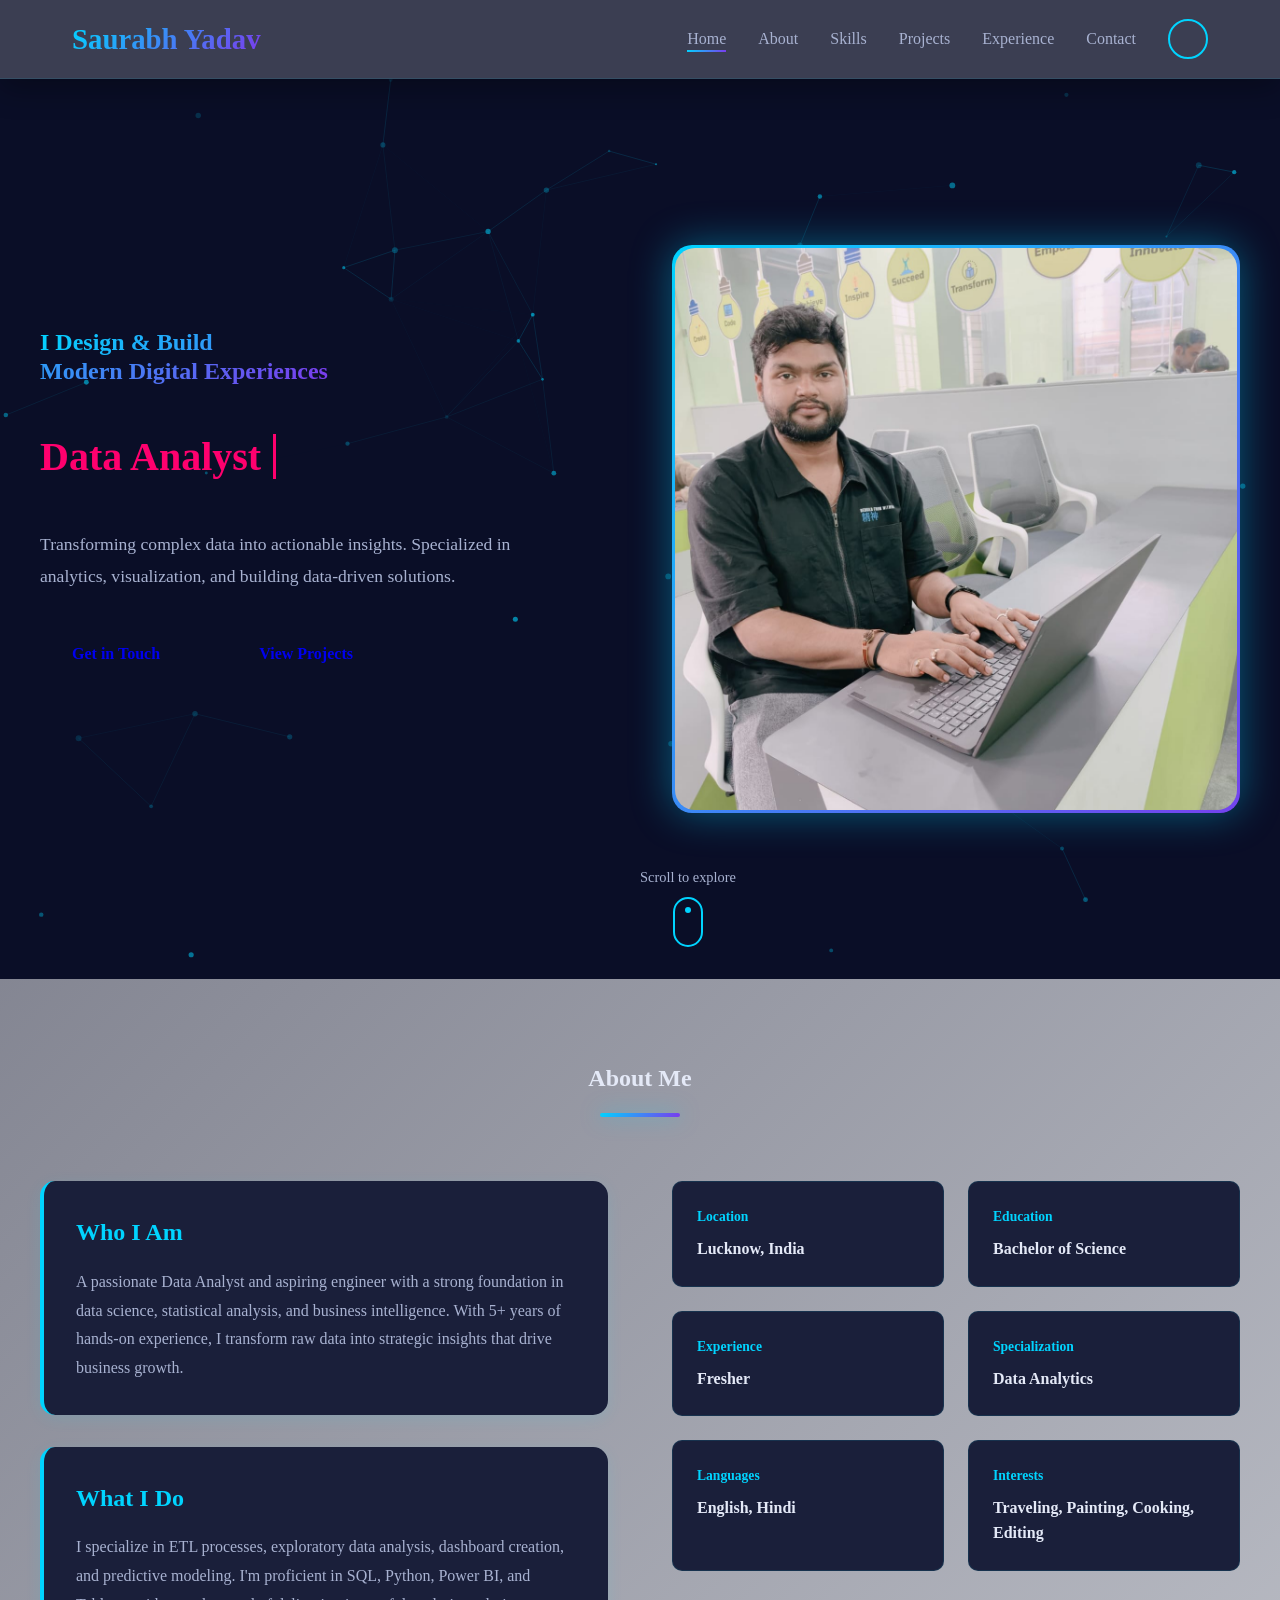
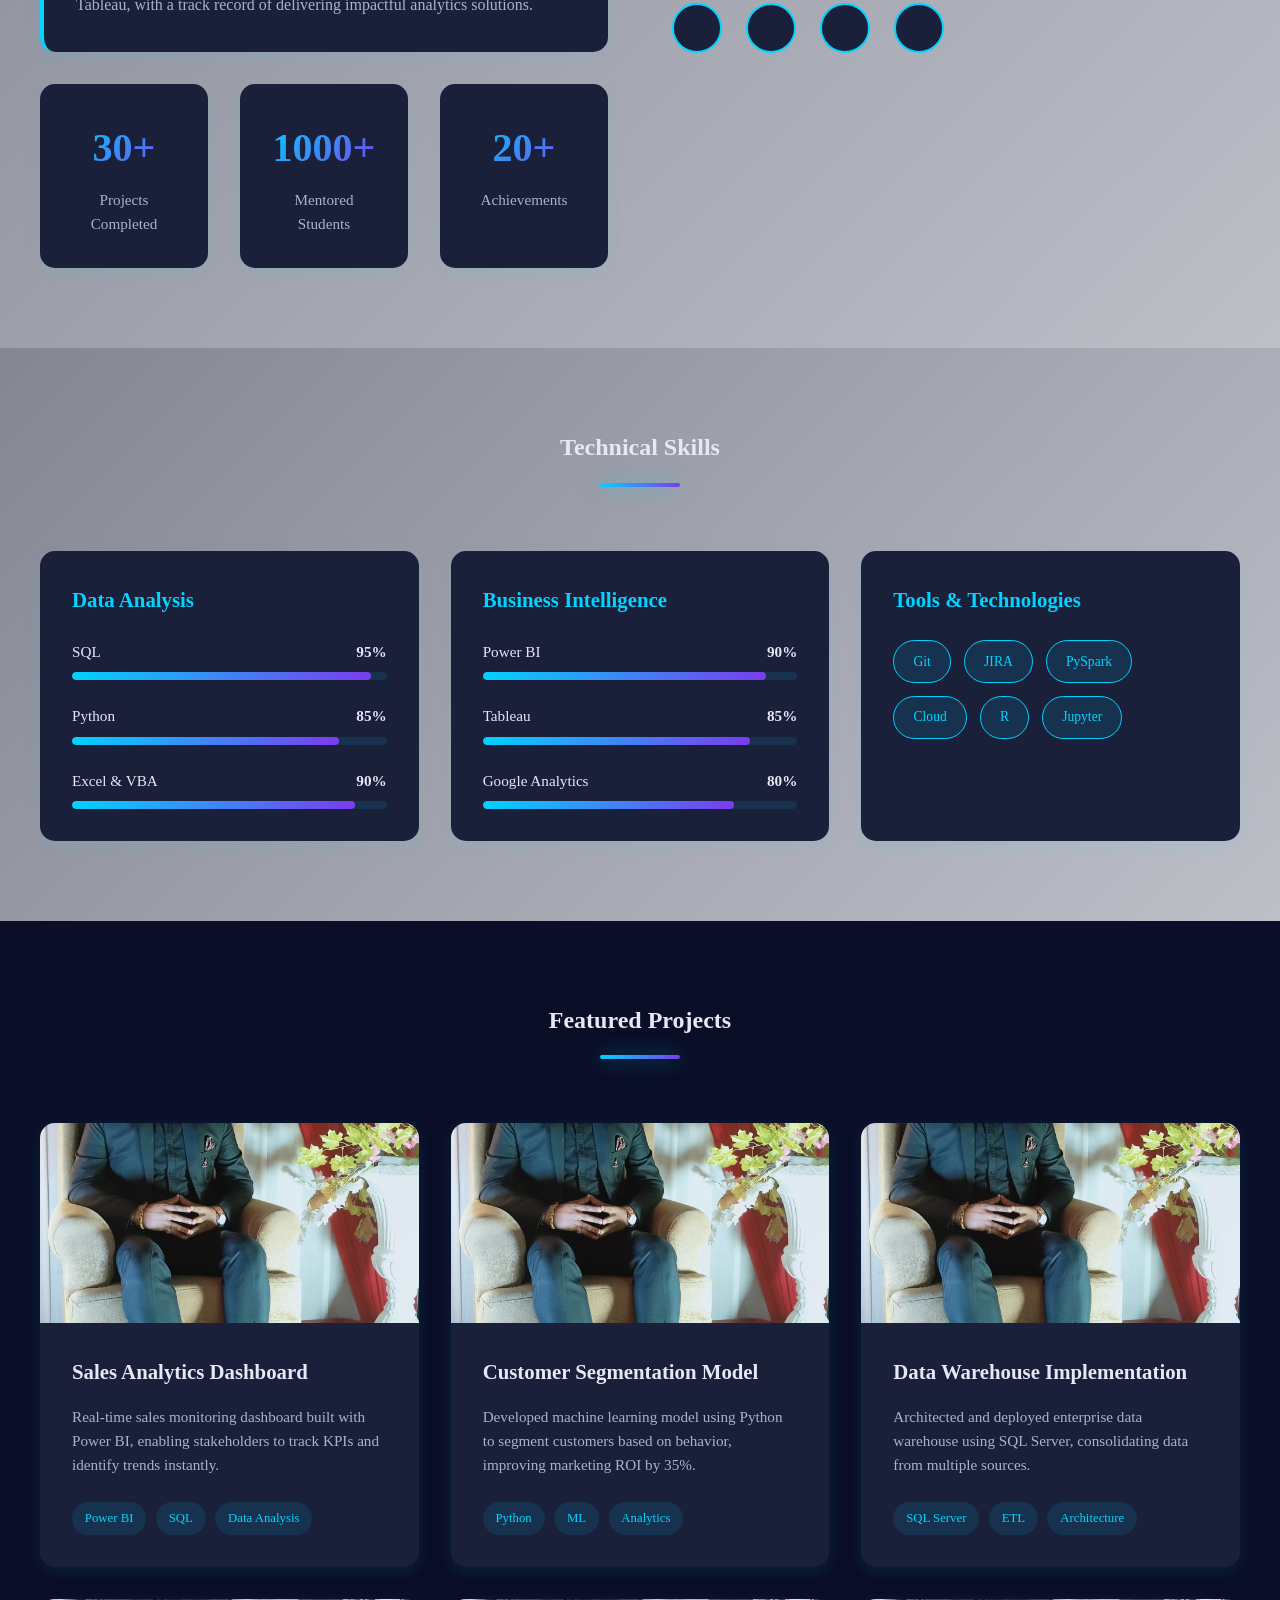
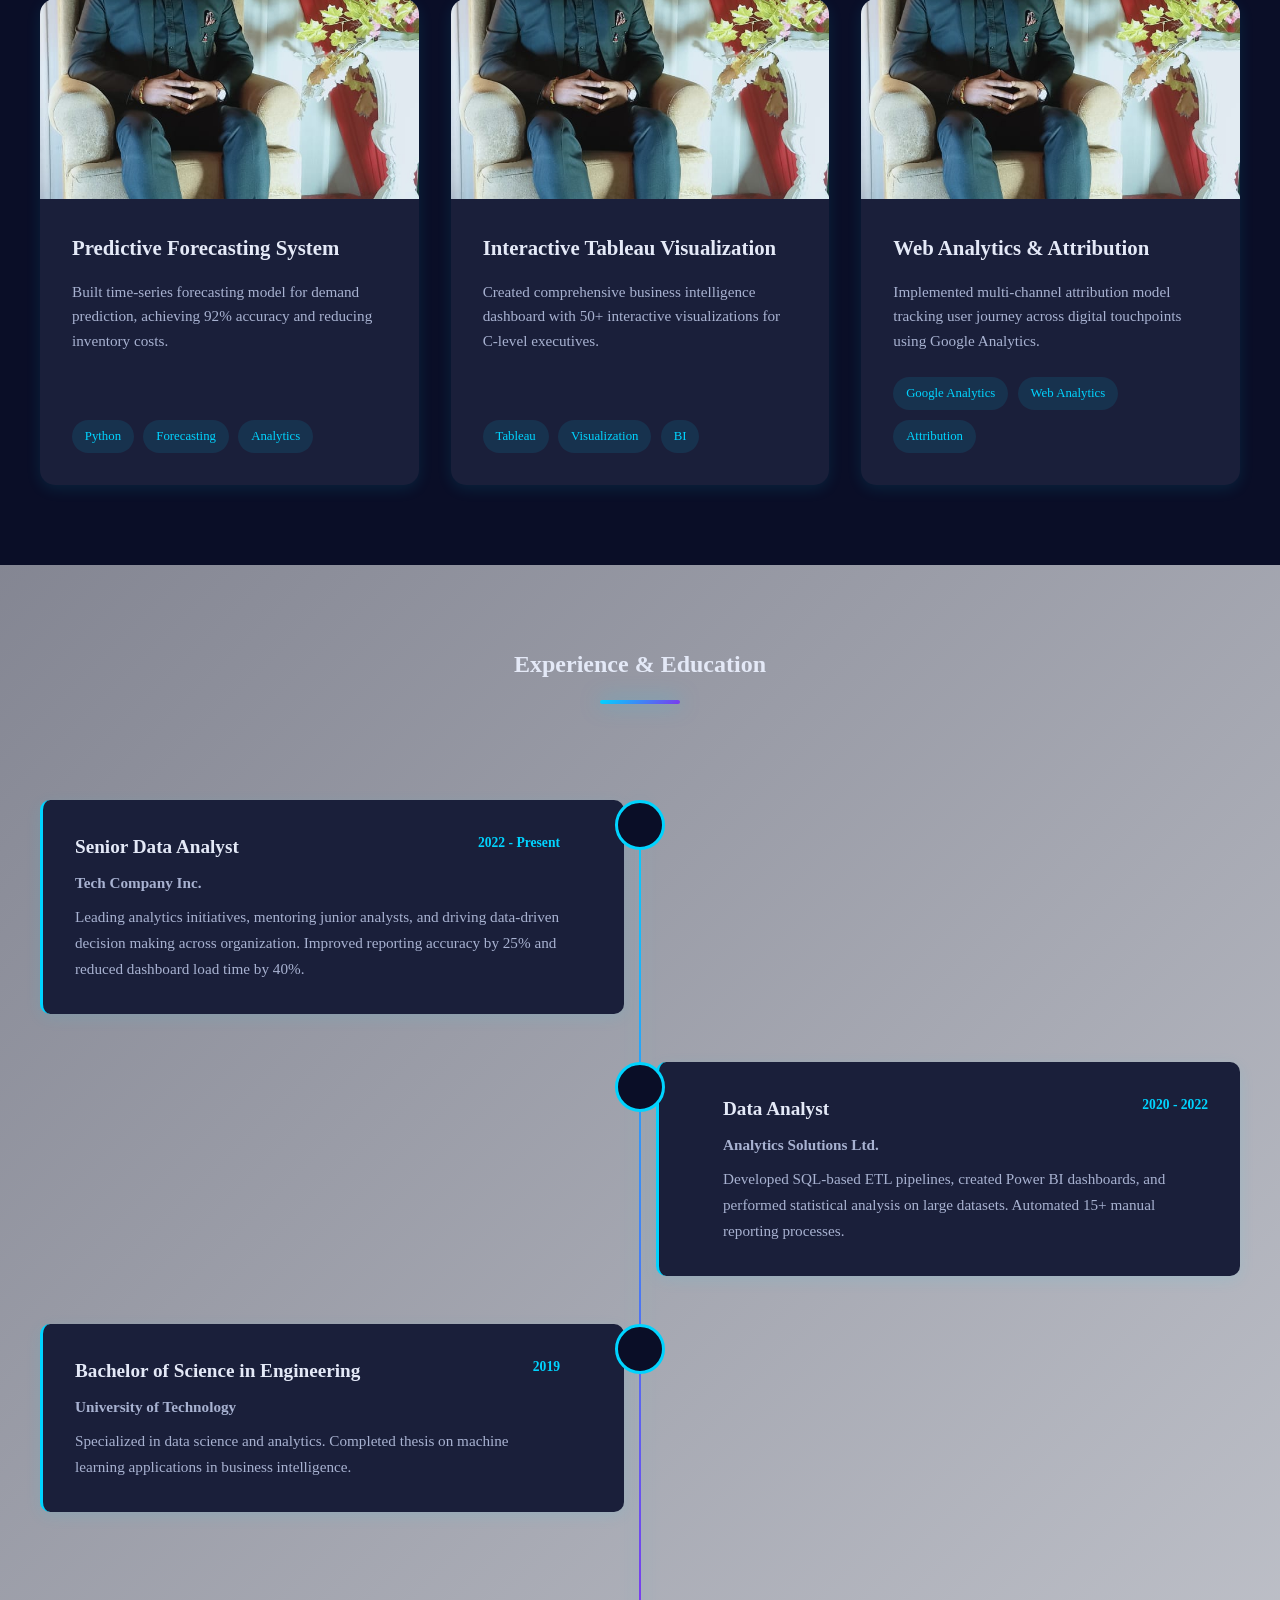
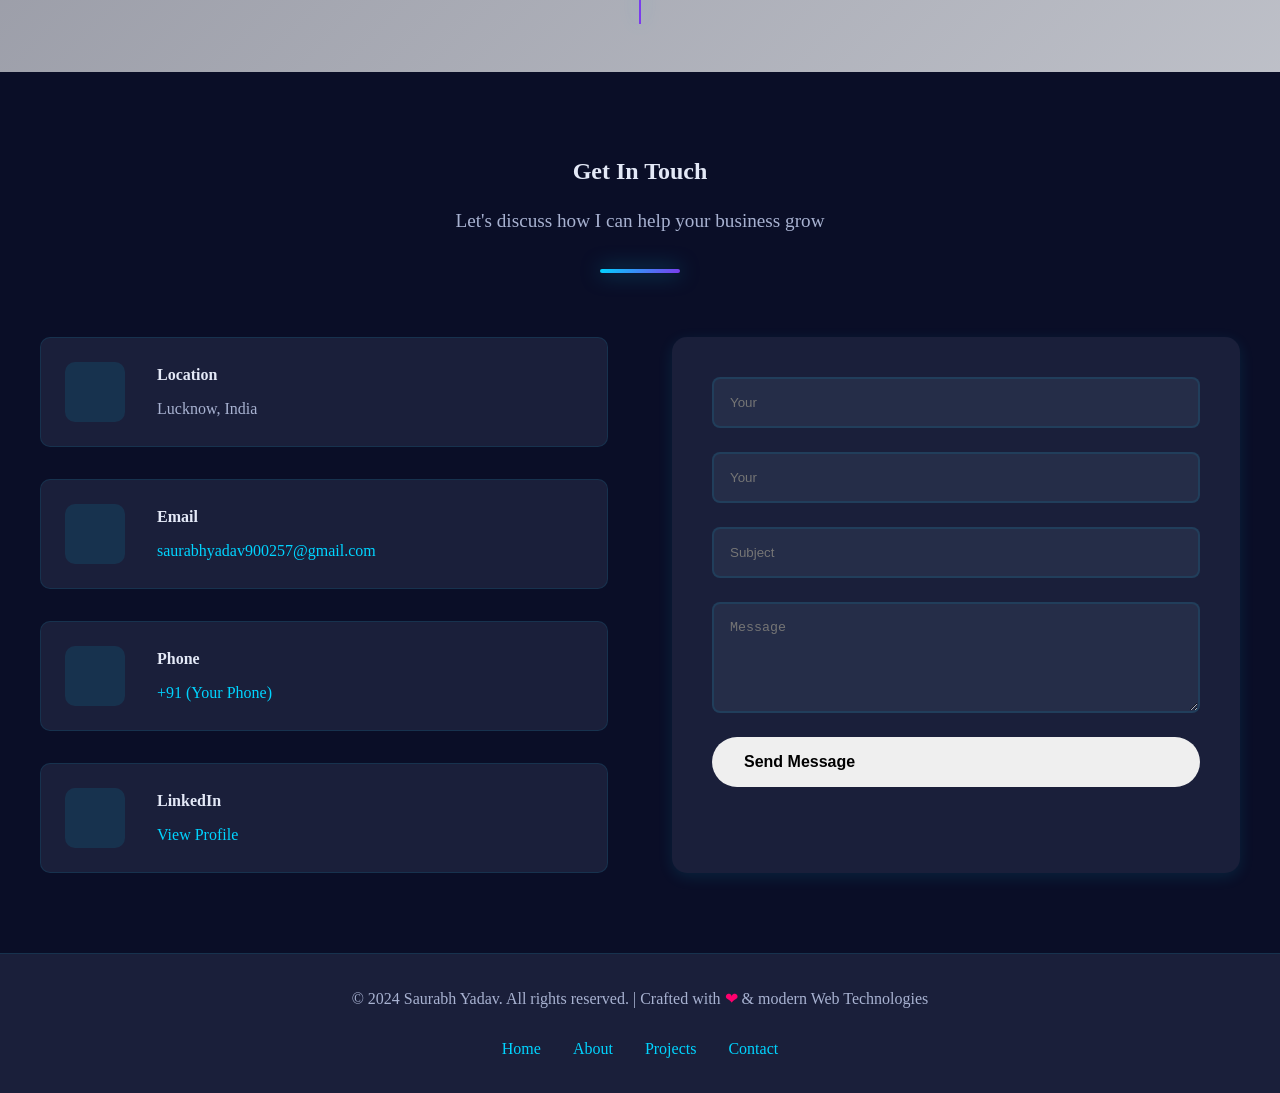
==== index.html @ 489b1474 "Portfolio Added" ====
﻿<!DOCTYPE html>
<html lang=en>
<head>
    <meta charset=UTF-8>
    <meta name=viewport content=width=device-width, initial-scale=1.0>
    <title>Saurabh Yadav - Data Analyst & Engineer</title>
    
    <!-- Modern Font Loading -->
    <link href=https://fonts.googleapis.com/css2?family=Poppins:wght@300;400;500;600;700;800&family=Playfair+Display:wght@700&family=JetBrains+Mono:wght@400;500&display=swap rel=stylesheet>
    
    <!-- Icon Libraries -->
    <link rel=stylesheet href=https://cdnjs.cloudflare.com/ajax/libs/font-awesome/6.4.0/css/all.min.css>
    <link rel=stylesheet href=css/ionicons.min.css>
    
    <!-- Animations -->
    <link rel=stylesheet href=css/animate.css>
    <link rel=stylesheet href=css/aos.css>
    
    <!-- Main Stylesheet -->
    <link rel=stylesheet href=css/style.css>
</head>
<body>
    <!-- Scroll Progress Bar -->
    <div id=scrollProgress class=scroll-progress></div>
    
    <!-- Navigation -->
    <nav class=navbar id=navbar>
        <div class=nav-container>
            <div class=nav-brand>
                <a href=#home>Saurabh Yadav</a>
            </div>
            <button class=menu-toggle id=menuToggle>
                <span></span><span></span><span></span>
            </button>
            <ul class=nav-menu id=navMenu>
                <li><a href=#home class=nav-link>Home</a></li>
                <li><a href=#about class=nav-link>About</a></li>
                <li><a href=#skills class=nav-link>Skills</a></li>
                <li><a href=#projects class=nav-link>Projects</a></li>
                <li><a href=#experience class=nav-link>Experience</a></li>
                <li><a href=#contact class=nav-link>Contact</a></li>
                <li>
                    <button class=theme-toggle id=themeToggle title=Toggle Dark/Light Mode>
                        <i class=fas fa-moon></i>
                    </button>
                </li>
            </ul>
        </div>
    </nav>

    <!-- Loading Animation -->
    <div id=loadingScreen class=loading-screen>
        <div class=loader>
            <div class=loader-dot></div>
            <div class=loader-dot></div>
            <div class=loader-dot></div>
        </div>
    </div>

    <!-- Hero Section -->
    <section id=home class=hero-section>
        <canvas id=particleCanvas class=particle-canvas></canvas>
        <div class=hero-content>
            <div class=hero-text>
                <h1 class=hero-title data-aos=fade-up>
                    <span class=gradient-text>
                        I Design & Build<br>Modern Digital Experiences
                    </span>
                </h1>
                
                <div class=typing-container data-aos=fade-up data-aos-delay=200>
                    <span class=typing-text>
                        <span class=typing-role>Data Analyst</span>
                    </span>
                </div>

                <p class=hero-description data-aos=fade-up data-aos-delay=400>
                    Transforming complex data into actionable insights. Specialized in analytics, 
                    visualization, and building data-driven solutions.
                </p>

                <div class=hero-buttons data-aos=fade-up data-aos-delay=600>
                    <a href=#contact class=btn btn-primary>
                        <span>Get in Touch</span>
                        <i class=fas fa-arrow-right></i>
                    </a>
                    <a href=#projects class=btn btn-secondary>
                        <span>View Projects</span>
                        <i class=fas fa-folder></i>
                    </a>
                </div>
            </div>

            <div class=hero-image data-aos=fade-left data-aos-delay=300>
                <div class=profile-glow>
                    <img src="images/profile picture.jpeg" alt=Profile class=profile-image>
                </div>
            </div>
        </div>

        <div class=hero-scroll data-aos=fade-up data-aos-delay=800>
            <span>Scroll to explore</span>
            <div class=scroll-indicator>
                <div class=scroll-dot></div>
            </div>
        </div>
    </section>

    <!-- About Section -->
    <section id=about class=about-section>
        <div class=section-wrapper>
            <div class=section-header data-aos=fade-up>
                <h2 class=section-title>About Me</h2>
                <div class=line-accent></div>
            </div>

            <div class=about-content>
                <div class=about-text data-aos=fade-right>
                    <div class=about-card>
                        <h3>Who I Am</h3>
                        <p>
                            A passionate Data Analyst and aspiring engineer with a strong foundation in data science, 
                            statistical analysis, and business intelligence. With 5+ years of hands-on experience, 
                            I transform raw data into strategic insights that drive business growth.
                        </p>
                    </div>

                    <div class=about-card>
                        <h3>What I Do</h3>
                        <p>
                            I specialize in ETL processes, exploratory data analysis, dashboard creation, and 
                            predictive modeling. I'm proficient in SQL, Python, Power BI, and Tableau, with a 
                            track record of delivering impactful analytics solutions.
                        </p>
                    </div>

                    <div class=about-stats>
                        <div class=stat-item data-aos=zoom-up>
                            <h4>30+</h4>
                            <p>Projects Completed</p>
                        </div>
                        <div class=stat-item data-aos=zoom-up data-aos-delay=100>
                            <h4>1000+</h4>
                            <p>Mentored Students</p>
                        </div>
                        <div class=stat-item data-aos=zoom-up data-aos-delay=200>
                            <h4>20+</h4>
                            <p>Achievements</p>
                        </div>
                    </div>
                </div>

                <div class=about-info data-aos=fade-left>
                    <div class=info-grid>
                        <div class=info-item>
                            <span class=info-label>Location</span>
                            <span class=info-value>Lucknow, India</span>
                        </div>
                        <div class=info-item>
                            <span class=info-label>Education</span>
                            <span class=info-value>Bachelor of Science</span>
                        </div>
                        <div class=info-item>
                            <span class=info-label>Experience</span>
                            <span class=info-value>Fresher</span>
                        </div>
                        <div class=info-item>
                            <span class=info-label>Specialization</span>
                            <span class=info-value>Data Analytics</span>
                        </div>
                        <div class=info-item>
                            <span class=info-label>Languages</span>
                            <span class=info-value>English, Hindi</span>
                        </div>
                        <div class=info-item>
                            <span class=info-label>Interests</span>
                            <span class=info-value>Traveling, Painting, Cooking, Editing</span>
                        </div>
                    </div>

                    <div class=social-links data-aos=fade-up data-aos-delay=200>
                        <a href=https://linkedin.com class=social-icon title=LinkedIn>
                            <i class=fab fa-linkedin></i>
                        </a>
                        <a href=https://github.com/saurabhyadav900257-dot class=social-icon title=GitHub>
                            <i class=fab fa-github></i>
                        </a>
                        <a href=https://twitter.com class=social-icon title=Twitter>
                            <i class=fab fa-twitter></i>
                        </a>
                        <a href=mailto:saurabhyadav900257@gmail.com class=social-icon title=Email>
                            <i class=fas fa-envelope></i>
                        </a>
                    </div>
                </div>
            </div>
        </div>
    </section>

    <!-- Skills Section -->
    <section id=skills class=skills-section>
        <div class=section-wrapper>
            <div class=section-header data-aos=fade-up>
                <h2 class=section-title>Technical Skills</h2>
                <div class=line-accent></div>
            </div>

            <div class=skills-grid>
                <div class=skill-category data-aos=fade-up>
                    <h3>Data Analysis</h3>
                    <div class=skill-list>
                        <div class=skill-item>
                            <div class=skill-header>
                                <span>SQL</span>
                                <span class=skill-percent>95%</span>
                            </div>
                            <div class=skill-bar>
                                <div class=skill-progress style=width: 95%></div>
                            </div>
                        </div>
                        <div class=skill-item>
                            <div class=skill-header>
                                <span>Python</span>
                                <span class=skill-percent>85%</span>
                            </div>
                            <div class=skill-bar>
                                <div class=skill-progress style=width: 85%></div>
                            </div>
                        </div>
                        <div class=skill-item>
                            <div class=skill-header>
                                <span>Excel & VBA</span>
                                <span class=skill-percent>90%</span>
                            </div>
                            <div class=skill-bar>
                                <div class=skill-progress style=width: 90%></div>
                            </div>
                        </div>
                    </div>
                </div>

                <div class=skill-category data-aos=fade-up data-aos-delay=100>
                    <h3>Business Intelligence</h3>
                    <div class=skill-list>
                        <div class=skill-item>
                            <div class=skill-header>
                                <span>Power BI</span>
                                <span class=skill-percent>90%</span>
                            </div>
                            <div class=skill-bar>
                                <div class=skill-progress style=width: 90%></div>
                            </div>
                        </div>
                        <div class=skill-item>
                            <div class=skill-header>
                                <span>Tableau</span>
                                <span class=skill-percent>85%</span>
                            </div>
                            <div class=skill-bar>
                                <div class=skill-progress style=width: 85%></div>
                            </div>
                        </div>
                        <div class=skill-item>
                            <div class=skill-header>
                                <span>Google Analytics</span>
                                <span class=skill-percent>80%</span>
                            </div>
                            <div class=skill-bar>
                                <div class=skill-progress style=width: 80%></div>
                            </div>
                        </div>
                    </div>
                </div>

                <div class=skill-category data-aos=fade-up data-aos-delay=200>
                    <h3>Tools & Technologies</h3>
                    <div class=skill-tags>
                        <span class=skill-tag>Git</span>
                        <span class=skill-tag>JIRA</span>
                        <span class=skill-tag>PySpark</span>
                        <span class=skill-tag>Cloud</span>
                        <span class=skill-tag>R</span>
                        <span class=skill-tag>Jupyter</span>
                    </div>
                </div>
            </div>
        </div>
    </section>

    <!-- Projects Section -->
    <section id=projects class=projects-section>
        <div class=section-wrapper>
            <div class=section-header data-aos=fade-up>
                <h2 class=section-title>Featured Projects</h2>
                <div class=line-accent></div>
            </div>

            <div class=projects-grid>
                <!-- Project 1 -->
                <div class=project-card data-aos=fade-up>
                    <div class=project-image-wrapper>
                        <img src=images/bg_1.png alt=Project 1 class=project-image>
                        <div class=project-overlay>
                            <a href=# class=btn btn-sm btn-primary>View Project</a>
                        </div>
                    </div>
                    <div class=project-content>
                        <h3>Sales Analytics Dashboard</h3>
                        <p>Real-time sales monitoring dashboard built with Power BI, enabling stakeholders to track KPIs and identify trends instantly.</p>
                        <div class=project-tags>
                            <span>Power BI</span>
                            <span>SQL</span>
                            <span>Data Analysis</span>
                        </div>
                    </div>
                </div>

                <!-- Project 2 -->
                <div class=project-card data-aos=fade-up data-aos-delay=100>
                    <div class=project-image-wrapper>
                        <img src=images/bg_1.png alt=Project 2 class=project-image>
                        <div class=project-overlay>
                            <a href=# class=btn btn-sm btn-primary>View Project</a>
                        </div>
                    </div>
                    <div class=project-content>
                        <h3>Customer Segmentation Model</h3>
                        <p>Developed machine learning model using Python to segment customers based on behavior, improving marketing ROI by 35%.</p>
                        <div class=project-tags>
                            <span>Python</span>
                            <span>ML</span>
                            <span>Analytics</span>
                        </div>
                    </div>
                </div>

                <!-- Project 3 -->
                <div class=project-card data-aos=fade-up data-aos-delay=200>
                    <div class=project-image-wrapper>
                        <img src=images/bg_1.png alt=Project 3 class=project-image>
                        <div class=project-overlay>
                            <a href=# class=btn btn-sm btn-primary>View Project</a>
                        </div>
                    </div>
                    <div class=project-content>
                        <h3>Data Warehouse Implementation</h3>
                        <p>Architected and deployed enterprise data warehouse using SQL Server, consolidating data from multiple sources.</p>
                        <div class=project-tags>
                            <span>SQL Server</span>
                            <span>ETL</span>
                            <span>Architecture</span>
                        </div>
                    </div>
                </div>

                <!-- Project 4 -->
                <div class=project-card data-aos=fade-up data-aos-delay=300>
                    <div class=project-image-wrapper>
                        <img src=images/bg_1.png alt=Project 4 class=project-image>
                        <div class=project-overlay>
                            <a href=# class=btn btn-sm btn-primary>View Project</a>
                        </div>
                    </div>
                    <div class=project-content>
                        <h3>Predictive Forecasting System</h3>
                        <p>Built time-series forecasting model for demand prediction, achieving 92% accuracy and reducing inventory costs.</p>
                        <div class=project-tags>
                            <span>Python</span>
                            <span>Forecasting</span>
                            <span>Analytics</span>
                        </div>
                    </div>
                </div>

                <!-- Project 5 -->
                <div class=project-card data-aos=fade-up data-aos-delay=400>
                    <div class=project-image-wrapper>
                        <img src=images/bg_1.png alt=Project 5 class=project-image>
                        <div class=project-overlay>
                            <a href=# class=btn btn-sm btn-primary>View Project</a>
                        </div>
                    </div>
                    <div class=project-content>
                        <h3>Interactive Tableau Visualization</h3>
                        <p>Created comprehensive business intelligence dashboard with 50+ interactive visualizations for C-level executives.</p>
                        <div class=project-tags>
                            <span>Tableau</span>
                            <span>Visualization</span>
                            <span>BI</span>
                        </div>
                    </div>
                </div>

                <!-- Project 6 -->
                <div class=project-card data-aos=fade-up data-aos-delay=500>
                    <div class=project-image-wrapper>
                        <img src=images/bg_1.png alt=Project 6 class=project-image>
                        <div class=project-overlay>
                            <a href=# class=btn btn-sm btn-primary>View Project</a>
                        </div>
                    </div>
                    <div class=project-content>
                        <h3>Web Analytics & Attribution</h3>
                        <p>Implemented multi-channel attribution model tracking user journey across digital touchpoints using Google Analytics.</p>
                        <div class=project-tags>
                            <span>Google Analytics</span>
                            <span>Web Analytics</span>
                            <span>Attribution</span>
                        </div>
                    </div>
                </div>
            </div>
        </div>
    </section>

    <!-- Experience Section -->
    <section id=experience class=experience-section>
        <div class=section-wrapper>
            <div class=section-header data-aos=fade-up>
                <h2 class=section-title>Experience & Education</h2>
                <div class=line-accent></div>
            </div>

            <div class=experience-container>
                <div class=timeline>
                    <!-- Experience 1 -->
                    <div class=timeline-item data-aos=fade-right>
                        <div class=timeline-marker>
                            <i class=fas fa-briefcase></i>
                        </div>
                        <div class=timeline-content>
                            <div class=timeline-header>
                                <h3>Senior Data Analyst</h3>
                                <span class=timeline-date>2022 - Present</span>
                            </div>
                            <p class=timeline-company>Tech Company Inc.</p>
                            <p>
                                Leading analytics initiatives, mentoring junior analysts, and driving data-driven decision making 
                                across organization. Improved reporting accuracy by 25% and reduced dashboard load time by 40%.
                            </p>
                        </div>
                    </div>

                    <!-- Experience 2 -->
                    <div class=timeline-item data-aos=fade-right data-aos-delay=100>
                        <div class=timeline-marker>
                            <i class=fas fa-briefcase></i>
                        </div>
                        <div class=timeline-content>
                            <div class=timeline-header>
                                <h3>Data Analyst</h3>
                                <span class=timeline-date>2020 - 2022</span>
                            </div>
                            <p class=timeline-company>Analytics Solutions Ltd.</p>
                            <p>
                                Developed SQL-based ETL pipelines, created Power BI dashboards, and performed statistical analysis 
                                on large datasets. Automated 15+ manual reporting processes.
                            </p>
                        </div>
                    </div>

                    <!-- Education -->
                    <div class=timeline-item data-aos=fade-right data-aos-delay=200>
                        <div class=timeline-marker>
                            <i class=fas fa-graduation-cap></i>
                        </div>
                        <div class=timeline-content>
                            <div class=timeline-header>
                                <h3>Bachelor of Science in Engineering</h3>
                                <span class=timeline-date>2019</span>
                            </div>
                            <p class=timeline-company>University of Technology</p>
                            <p>
                                Specialized in data science and analytics. Completed thesis on machine learning applications in 
                                business intelligence.
                            </p>
                        </div>
                    </div>
                </div>
            </div>
        </div>
    </section>

    <!-- Contact Section -->
    <section id=contact class=contact-section>
        <div class=section-wrapper>
            <div class=section-header data-aos=fade-up>
                <h2 class=section-title>Get In Touch</h2>
                <p class=section-subtitle>Let's discuss how I can help your business grow</p>
                <div class=line-accent></div>
            </div>

            <div class=contact-container>
                <div class=contact-info data-aos=fade-right>
                    <div class=contact-item>
                        <div class=contact-icon>
                            <i class=fas fa-map-marker-alt></i>
                        </div>
                        <div class=contact-details>
                            <h4>Location</h4>
                            <p>Lucknow, India</p>
                        </div>
                    </div>

                    <div class=contact-item>
                        <div class=contact-icon>
                            <i class=fas fa-envelope></i>
                        </div>
                        <div class=contact-details>
                            <h4>Email</h4>
                            <p><a href=mailto:saurabhyadav900257@gmail.com>saurabhyadav900257@gmail.com</a></p>
                        </div>
                    </div>

                    <div class=contact-item>
                        <div class=contact-icon>
                            <i class=fas fa-phone></i>
                        </div>
                        <div class=contact-details>
                            <h4>Phone</h4>
                            <p><a href=tel:+91xxxxxxxxxxxx>+91 (Your Phone)</a></p>
                        </div>
                    </div>

                    <div class=contact-item>
                        <div class=contact-icon>
                            <i class=fas fa-globe></i>
                        </div>
                        <div class=contact-details>
                            <h4>LinkedIn</h4>
                            <p><a href=https://linkedin.com/in/saurabh-yadav-7443143a2 target=_blank>View Profile</a></p>
                        </div>
                    </div>
                </div>

                <form class=contact-form id=contactForm data-aos=fade-left>
                    <div class=form-group>
                        <input type=text class=form-input placeholder=Your Name required>
                    </div>
                    <div class=form-group>
                        <input type=email class=form-input placeholder=Your Email required>
                    </div>
                    <div class=form-group>
                        <input type=text class=form-input placeholder=Subject required>
                    </div>
                    <div class=form-group>
                        <textarea class=form-input form-textarea placeholder=Message rows=5 required></textarea>
                    </div>
                    <button type=submit class=btn btn-primary btn-submit>
                        <span>Send Message</span>
                        <i class=fas fa-paper-plane></i>
                    </button>
                </form>
            </div>
        </div>
    </section>

    <!-- Footer -->
    <footer class=footer>
        <div class=footer-content>
            <p>&copy; 2024 Saurabh Yadav. All rights reserved. | Crafted with <span class=heart>❤</span> & modern Web Technologies</p>
            <div class=footer-links>
                <a href=#home>Home</a>
                <a href=#about>About</a>
                <a href=#projects>Projects</a>
                <a href=#contact>Contact</a>
            </div>
        </div>
    </footer>

    <!-- Scripts -->
    <script src=js/aos.js></script>
    <script src=js/main.js></script>
</body>
</html>
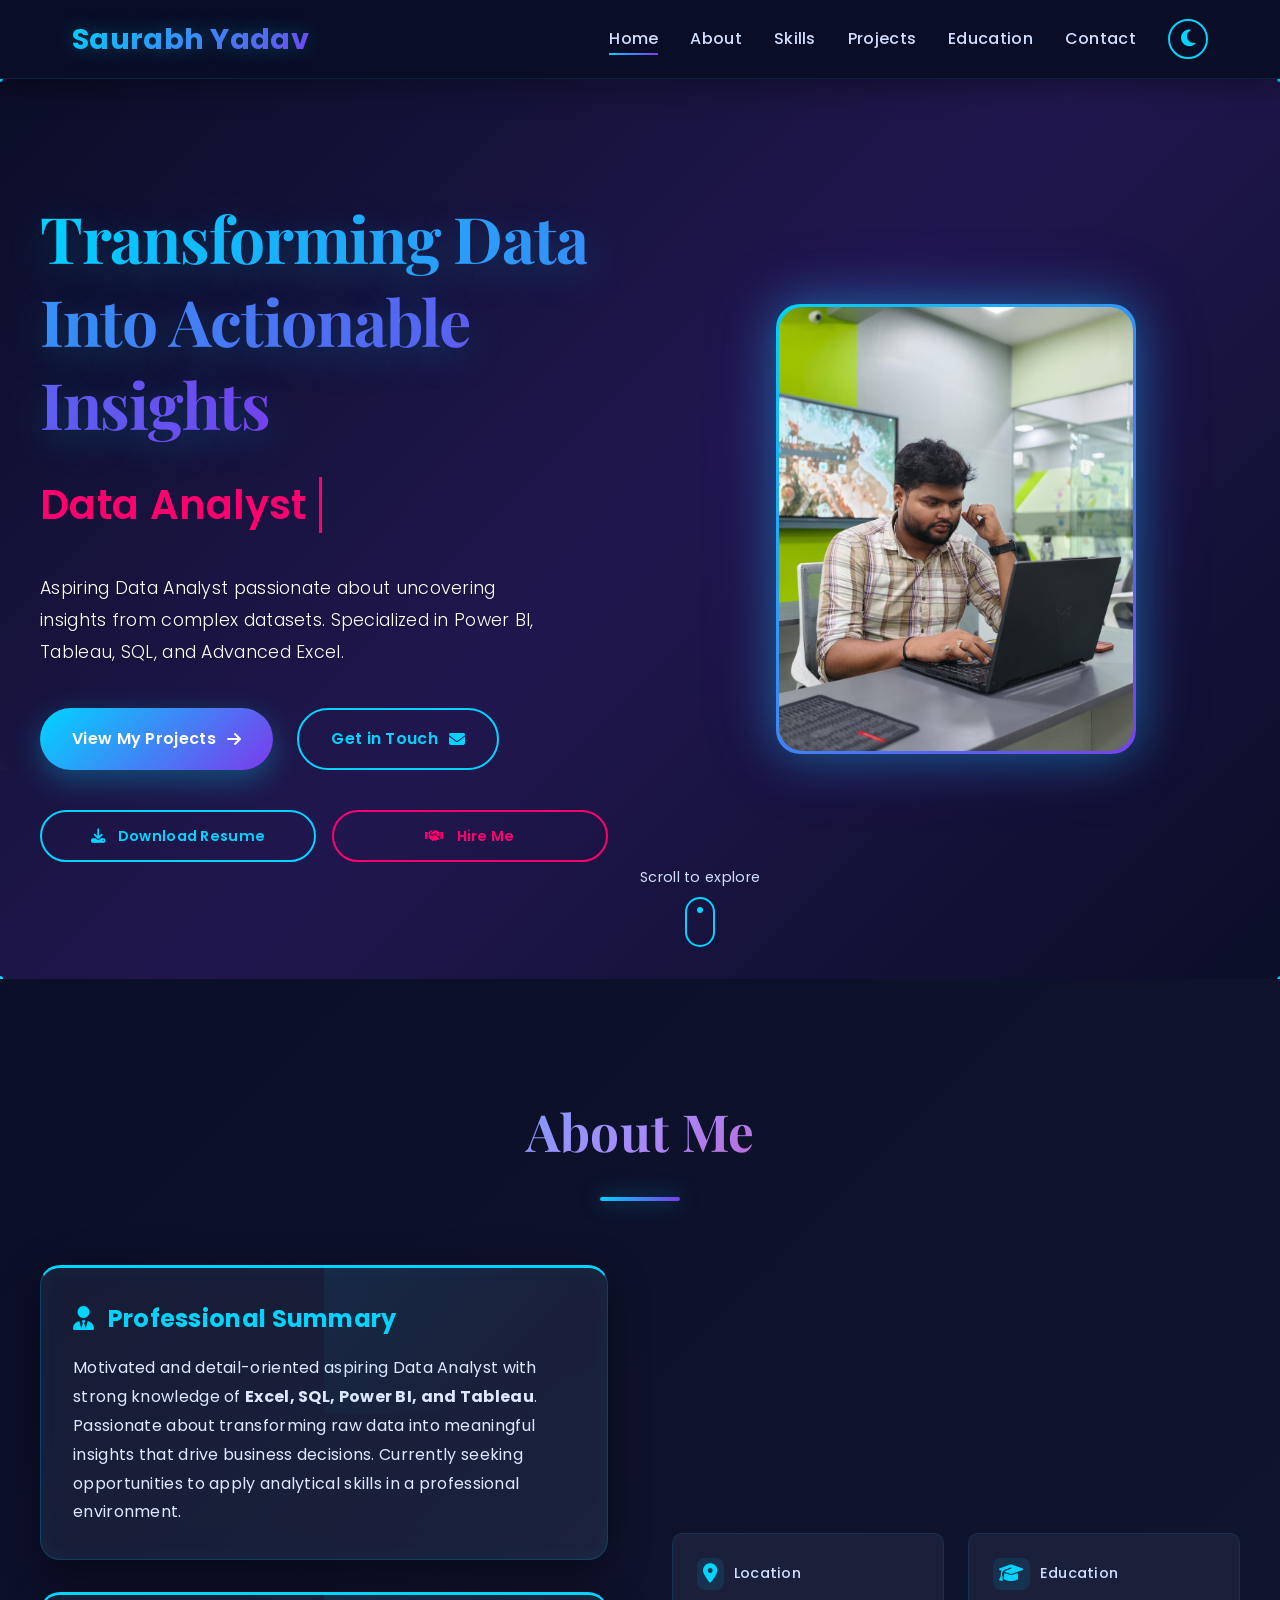
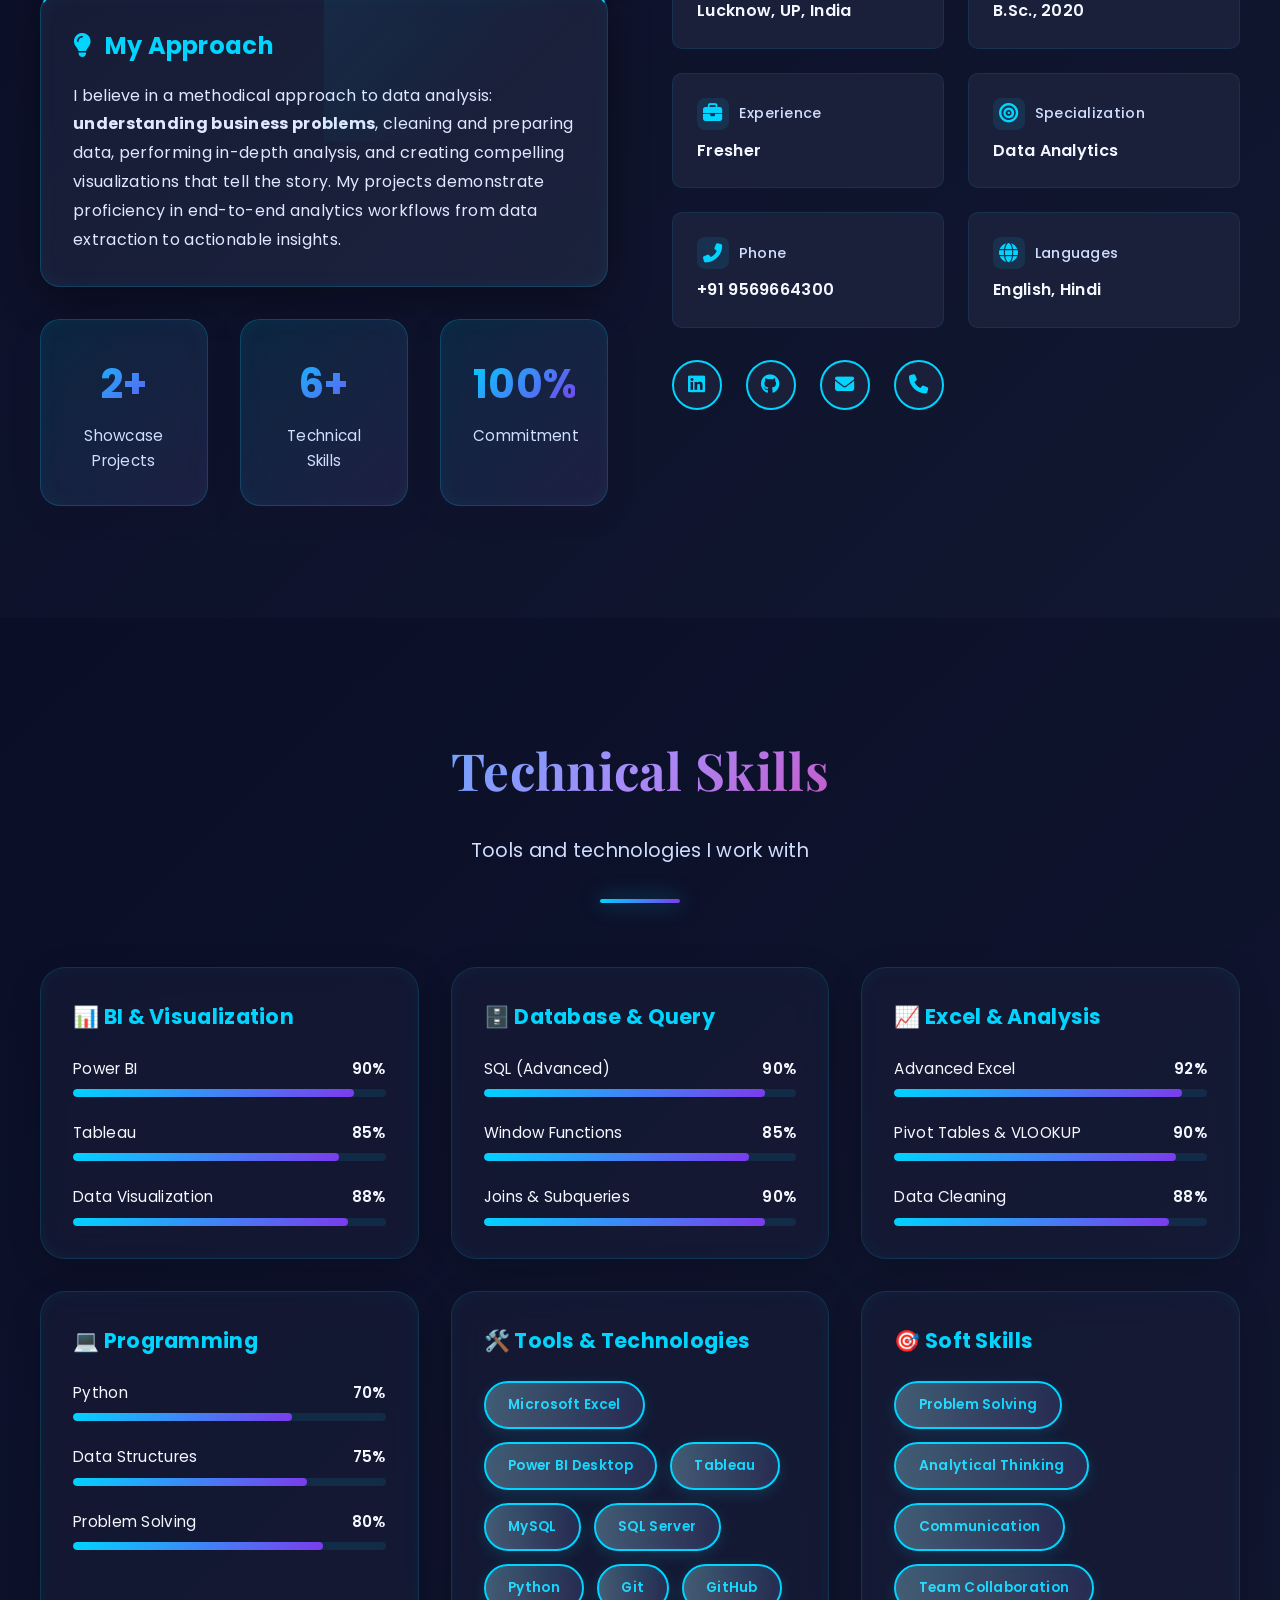
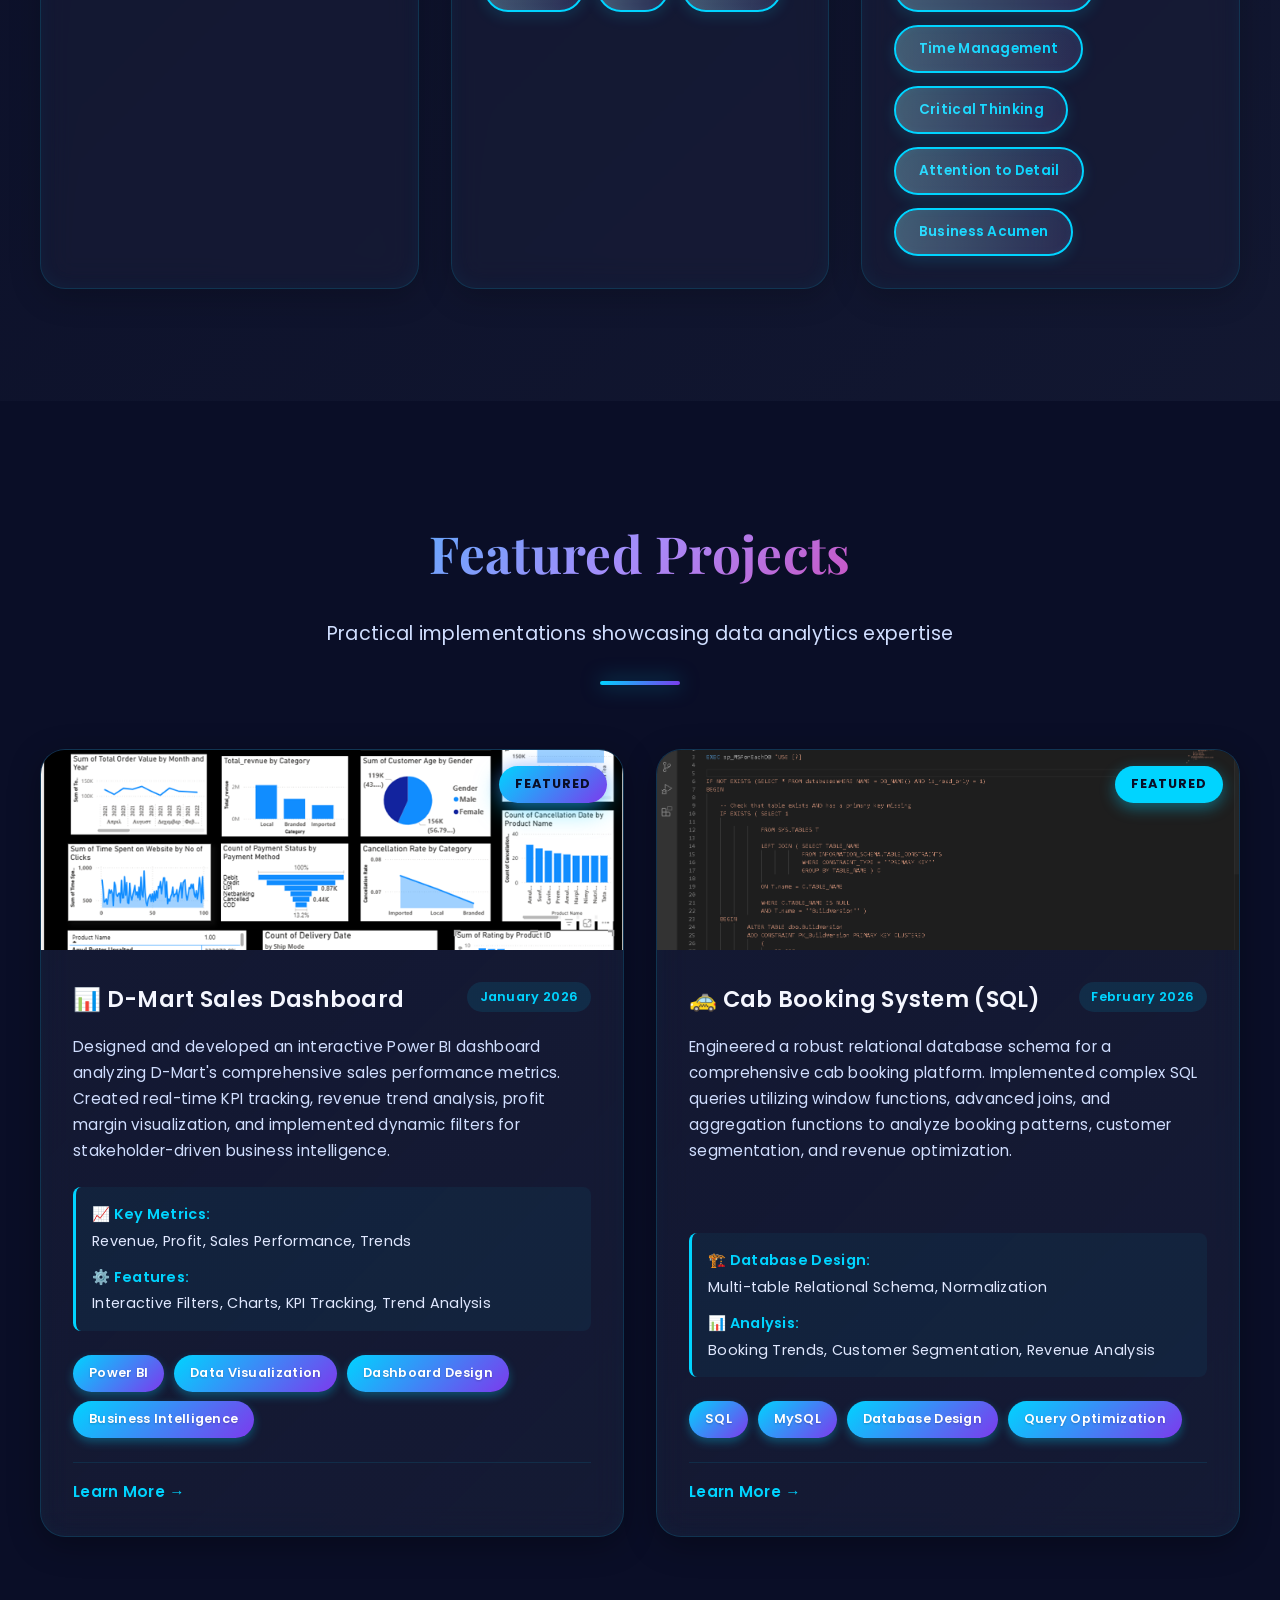
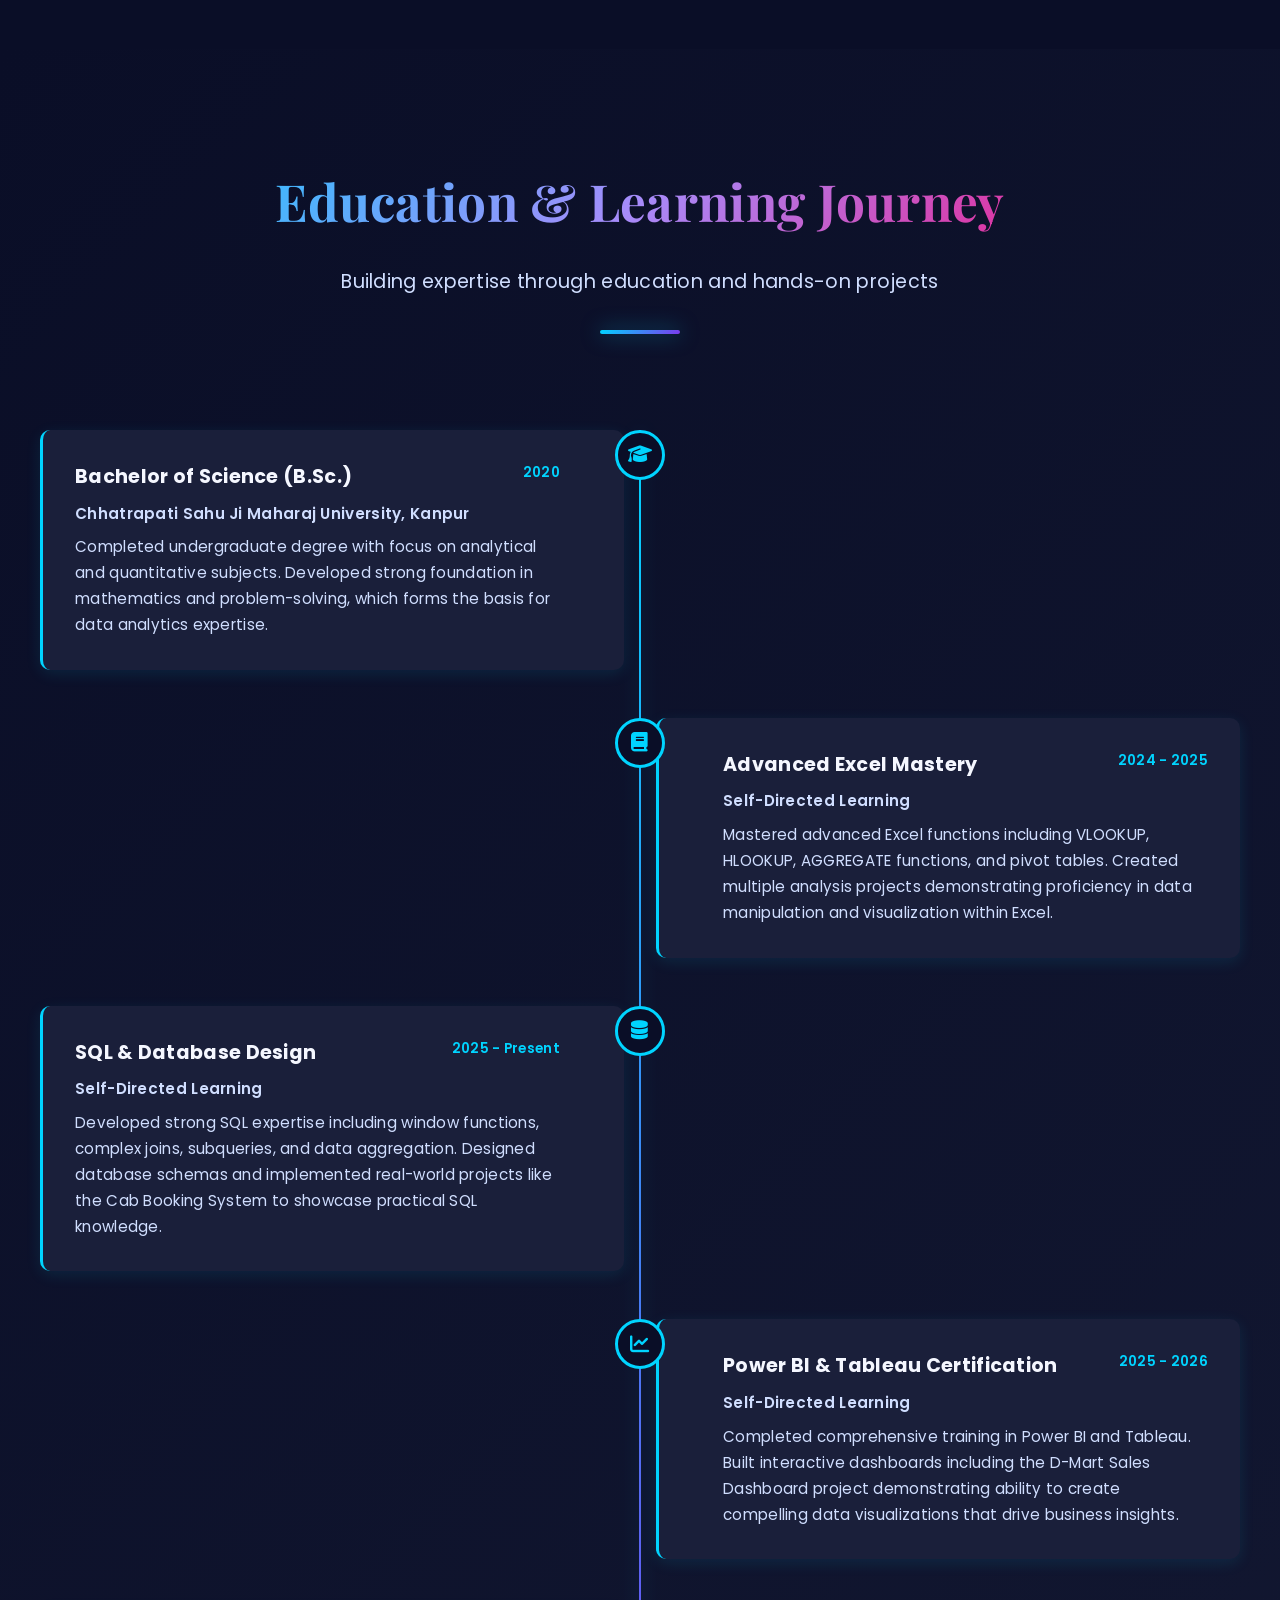
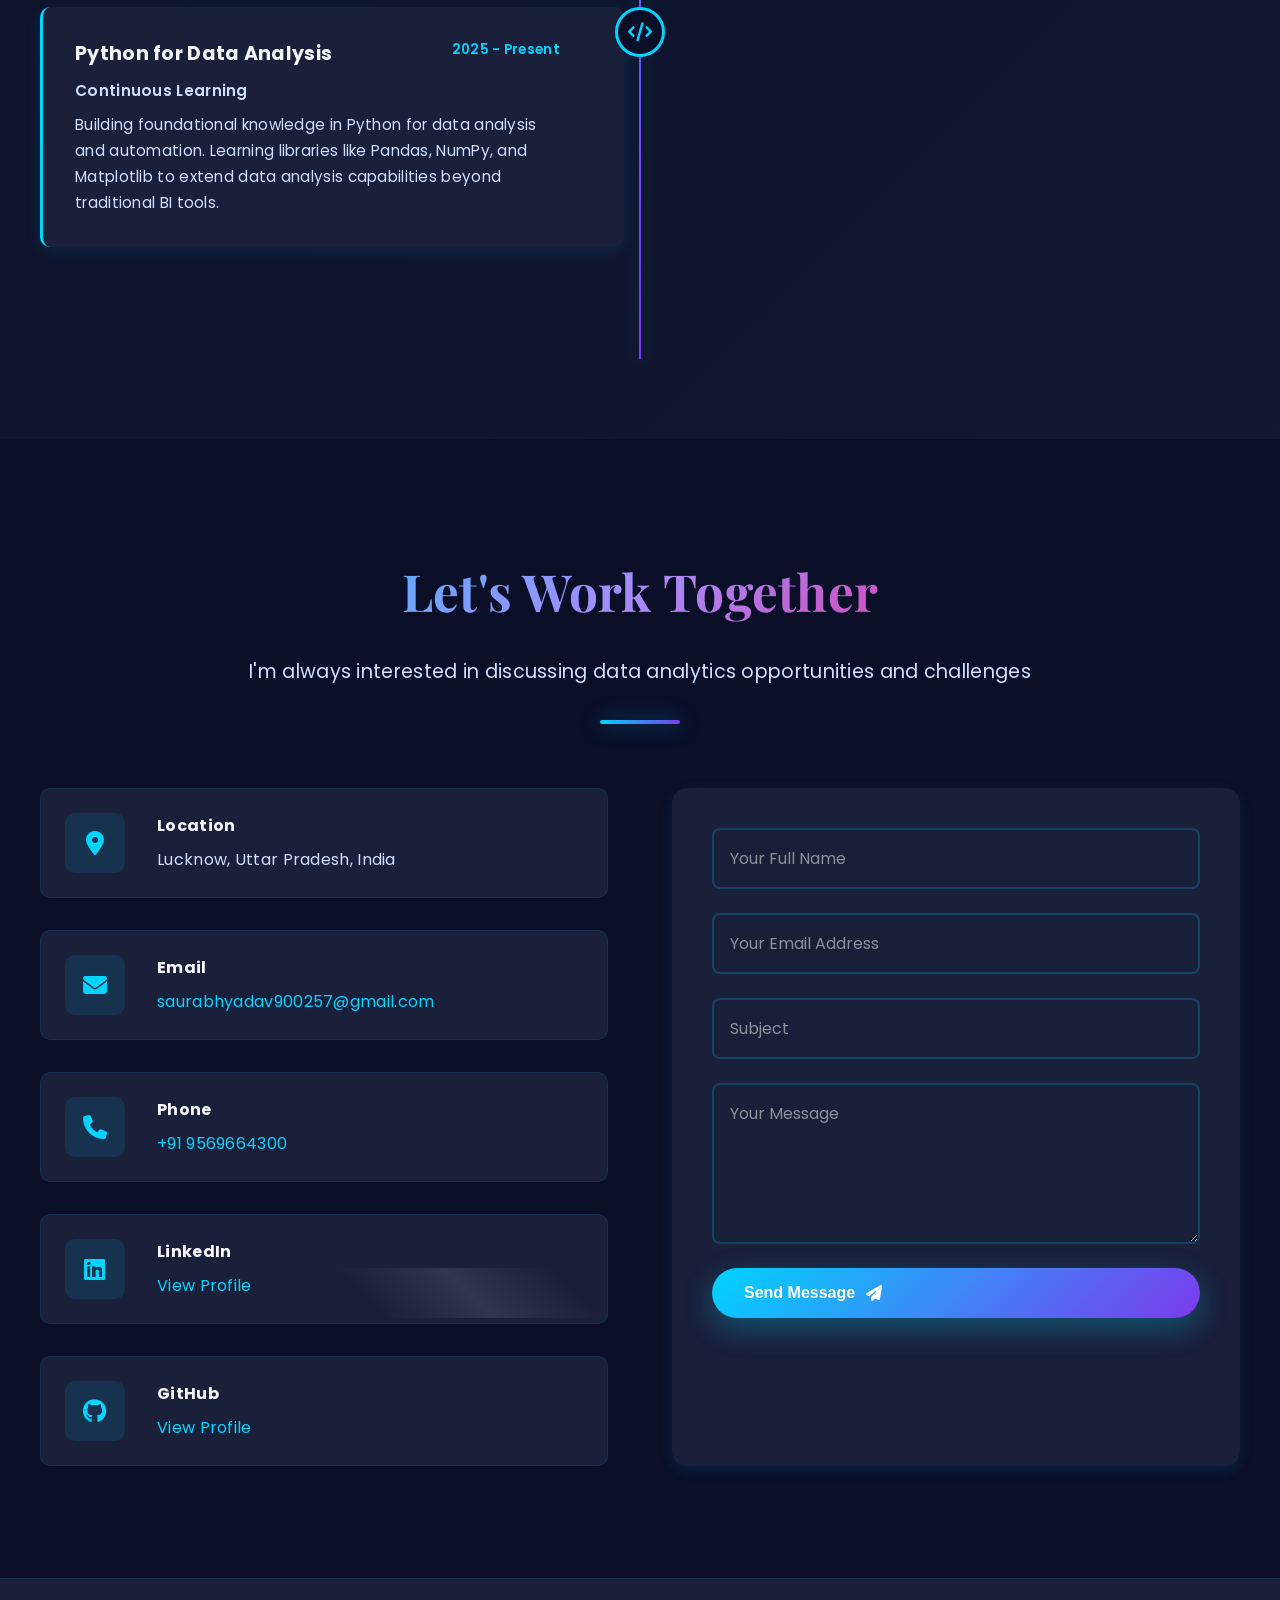
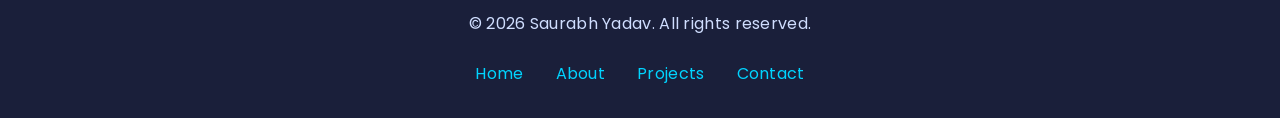
==== commit 2cc7cd71: "Refined UI/UX, optimized images, and enhanced layout" ====
--- a/index.html
+++ b/index.html
@@ -1,47 +1,71 @@
-﻿<!DOCTYPE html>
-<html lang=en>
+<!DOCTYPE html>
+<html lang="en">
+
 <head>
-    <meta charset=UTF-8>
-    <meta name=viewport content=width=device-width, initial-scale=1.0>
-    <title>Saurabh Yadav - Data Analyst & Engineer</title>
-    
-    <!-- Modern Font Loading -->
-    <link href=https://fonts.googleapis.com/css2?family=Poppins:wght@300;400;500;600;700;800&family=Playfair+Display:wght@700&family=JetBrains+Mono:wght@400;500&display=swap rel=stylesheet>
-    
-    <!-- Icon Libraries -->
-    <link rel=stylesheet href=https://cdnjs.cloudflare.com/ajax/libs/font-awesome/6.4.0/css/all.min.css>
-    <link rel=stylesheet href=css/ionicons.min.css>
-    
-    <!-- Animations -->
-    <link rel=stylesheet href=css/animate.css>
-    <link rel=stylesheet href=css/aos.css>
-    
+    <!-- Meta Tags for SEO & Accessibility -->
+    <meta charset="UTF-8">
+    <meta name="viewport" content="width=device-width, initial-scale=1.0">
+    <meta name="description"
+        content="Saurabh Yadav - Data Analyst | Power BI | Tableau | SQL | Advanced Excel | Portfolio showcasing data analytics & visualization projects">
+    <meta name="keywords"
+        content="Data Analyst, Power BI, Tableau, SQL, Excel, Data Visualization, Business Intelligence, Analytics, Lucknow">
+    <meta name="author" content="Saurabh Yadav">
+    <meta name="theme-color" content="#00d4ff">
+    <meta name="robots" content="index, follow">
+    <meta name="apple-mobile-web-app-capable" content="yes">
+    <meta name="apple-mobile-web-app-status-bar-style" content="black-translucent">
+
+    <!-- OpenGraph Tags for Social Sharing -->
+    <meta property="og:type" content="website">
+    <meta property="og:title" content="Saurabh Yadav - Data Analyst Portfolio">
+    <meta property="og:description"
+        content="Professional Data Analyst showcasing Power BI dashboards, SQL database design, and advanced analytics projects">
+    <meta property="og:site_name" content="Saurabh Yadav Portfolio">
+
+    <title>Saurabh Yadav | Data Analyst | Power BI | SQL | Tableau</title>
+
+    <!-- Modern Font Loading (Optimized) -->
+    <link rel="preconnect" href="https://fonts.googleapis.com">
+    <link rel="preconnect" href="https://fonts.gstatic.com" crossorigin>
+    <link
+        href="https://fonts.googleapis.com/css2?family=Poppins:wght@300;400;500;600;700;800&family=Playfair+Display:wght@700&family=JetBrains+Mono:wght@400;500&display=swap"
+        rel="stylesheet">
+
+    <!-- Icon Library -->
+    <link rel="stylesheet" href="https://cdnjs.cloudflare.com/ajax/libs/font-awesome/6.4.0/css/all.min.css"
+        crossorigin="anonymous" referrerpolicy="no-referrer">
+
+    <!-- Animation Libraries -->
+    <link rel="stylesheet" href="css/animate.css">
+    <link rel="stylesheet" href="css/aos.css">
+
     <!-- Main Stylesheet -->
-    <link rel=stylesheet href=css/style.css>
+    <link rel="stylesheet" href="css/style.css">
 </head>
-<body>
+
+<body role="application">
     <!-- Scroll Progress Bar -->
-    <div id=scrollProgress class=scroll-progress></div>
-    
+    <div id="scrollProgress" class="scroll-progress"></div>
+
     <!-- Navigation -->
-    <nav class=navbar id=navbar>
-        <div class=nav-container>
-            <div class=nav-brand>
-                <a href=#home>Saurabh Yadav</a>
-            </div>
-            <button class=menu-toggle id=menuToggle>
+    <nav class="navbar" id="navbar">
+        <div class="nav-container">
+            <div class="nav-brand">
+                <a href="#home">Saurabh Yadav</a>
+            </div>
+            <button class="menu-toggle" id="menuToggle">
                 <span></span><span></span><span></span>
             </button>
-            <ul class=nav-menu id=navMenu>
-                <li><a href=#home class=nav-link>Home</a></li>
-                <li><a href=#about class=nav-link>About</a></li>
-                <li><a href=#skills class=nav-link>Skills</a></li>
-                <li><a href=#projects class=nav-link>Projects</a></li>
-                <li><a href=#experience class=nav-link>Experience</a></li>
-                <li><a href=#contact class=nav-link>Contact</a></li>
+            <ul class="nav-menu" id="navMenu">
+                <li><a href="#home" class="nav-link">Home</a></li>
+                <li><a href="#about" class="nav-link">About</a></li>
+                <li><a href="#skills" class="nav-link">Skills</a></li>
+                <li><a href="#projects" class="nav-link">Projects</a></li>
+                <li><a href="#education" class="nav-link">Education</a></li>
+                <li><a href="#contact" class="nav-link">Contact</a></li>
                 <li>
-                    <button class=theme-toggle id=themeToggle title=Toggle Dark/Light Mode>
-                        <i class=fas fa-moon></i>
+                    <button class="theme-toggle" id="themeToggle" title="Toggle Dark/Light Mode">
+                        <i class="fas fa-moon"></i>
                     </button>
                 </li>
             </ul>
@@ -49,147 +73,168 @@
     </nav>
 
     <!-- Loading Animation -->
-    <div id=loadingScreen class=loading-screen>
-        <div class=loader>
-            <div class=loader-dot></div>
-            <div class=loader-dot></div>
-            <div class=loader-dot></div>
+    <div id="loadingScreen" class="loading-screen">
+        <div class="loader">
+            <div class="loader-dot"></div>
+            <div class="loader-dot"></div>
+            <div class="loader-dot"></div>
         </div>
     </div>
 
     <!-- Hero Section -->
-    <section id=home class=hero-section>
-        <canvas id=particleCanvas class=particle-canvas></canvas>
-        <div class=hero-content>
-            <div class=hero-text>
-                <h1 class=hero-title data-aos=fade-up>
-                    <span class=gradient-text>
-                        I Design & Build<br>Modern Digital Experiences
+    <section id="home" class="hero-section">
+        <canvas id="particleCanvas" class="particle-canvas"></canvas>
+        <div class="hero-content">
+            <div class="hero-text">
+                <h1 class="hero-title" data-aos="fade-up">
+                    <span class="gradient-text">
+                        Transforming Data<br>Into Actionable Insights
                     </span>
                 </h1>
-                
-                <div class=typing-container data-aos=fade-up data-aos-delay=200>
-                    <span class=typing-text>
-                        <span class=typing-role>Data Analyst</span>
+
+                <div class="typing-container" data-aos="fade-up" data-aos-delay="200">
+                    <span class="typing-text">
+                        <span class="typing-role">Data Analyst </span>
                     </span>
                 </div>
 
-                <p class=hero-description data-aos=fade-up data-aos-delay=400>
-                    Transforming complex data into actionable insights. Specialized in analytics, 
-                    visualization, and building data-driven solutions.
+                <p class="hero-description" data-aos="fade-up" data-aos-delay="400">
+                    Aspiring Data Analyst passionate about uncovering insights from complex datasets.
+                    Specialized in Power BI, Tableau, SQL, and Advanced Excel.
                 </p>
 
-                <div class=hero-buttons data-aos=fade-up data-aos-delay=600>
-                    <a href=#contact class=btn btn-primary>
+                <div class="hero-buttons" data-aos="fade-up" data-aos-delay="600">
+                    <a href="#projects" class="btn btn-primary">
+                        <span>View My Projects</span>
+                        <i class="fas fa-arrow-right"></i>
+                    </a>
+                    <a href="#contact" class="btn btn-secondary">
                         <span>Get in Touch</span>
-                        <i class=fas fa-arrow-right></i>
+                        <i class="fas fa-envelope"></i>
                     </a>
-                    <a href=#projects class=btn btn-secondary>
-                        <span>View Projects</span>
-                        <i class=fas fa-folder></i>
+                </div>
+
+                <!-- Download Resume Button -->
+                <div class="hero-cta" data-aos="fade-up" data-aos-delay="800">
+                    <a href="#" class="btn btn-outline" title="Download Saurabh Yadav's Resume">
+                        <i class="fas fa-download"></i>
+                        <span>Download Resume</span>
                     </a>
-                </div>
-            </div>
-
-            <div class=hero-image data-aos=fade-left data-aos-delay=300>
-                <div class=profile-glow>
-                    <img src="images/profile picture.jpeg" alt=Profile class=profile-image>
-                </div>
-            </div>
-        </div>
-
-        <div class=hero-scroll data-aos=fade-up data-aos-delay=800>
+                    <a href="#contact" class="btn btn-outline btn-hire-me">
+                        <i class="fas fa-handshake"></i>
+                        <span>Hire Me</span>
+                    </a>
+                </div>
+            </div>
+
+            <div class="hero-image" data-aos="fade-left" data-aos-delay="300">
+                <div class="profile-glow">
+                    <img src="images/profile_picture.png" alt="Saurabh Yadav - Data Analyst" class="profile-image">
+                </div>
+            </div>
+        </div>
+
+        <div class="hero-scroll" data-aos="fade-up" data-aos-delay="800">
             <span>Scroll to explore</span>
-            <div class=scroll-indicator>
-                <div class=scroll-dot></div>
+            <div class="scroll-indicator">
+                <div class="scroll-dot"></div>
             </div>
         </div>
     </section>
 
     <!-- About Section -->
-    <section id=about class=about-section>
-        <div class=section-wrapper>
-            <div class=section-header data-aos=fade-up>
-                <h2 class=section-title>About Me</h2>
-                <div class=line-accent></div>
-            </div>
-
-            <div class=about-content>
-                <div class=about-text data-aos=fade-right>
-                    <div class=about-card>
-                        <h3>Who I Am</h3>
+    <section id="about" class="about-section">
+        <div class="section-wrapper">
+            <div class="section-header" data-aos="fade-up">
+                <h2 class="section-title">About Me</h2>
+                <div class="line-accent"></div>
+            </div>
+
+            <div class="about-content">
+                <div class="about-text" data-aos="fade-right">
+                    <div class="about-card">
+                        <h3><i class="fas fa-user-tie text-accent"></i> Professional Summary</h3>
                         <p>
-                            A passionate Data Analyst and aspiring engineer with a strong foundation in data science, 
-                            statistical analysis, and business intelligence. With 5+ years of hands-on experience, 
-                            I transform raw data into strategic insights that drive business growth.
+                            Motivated and detail-oriented aspiring Data Analyst with strong knowledge of <strong>Excel,
+                                SQL, Power BI, and Tableau</strong>.
+                            Passionate about transforming raw data into meaningful insights that drive business
+                            decisions. Currently seeking
+                            opportunities to apply analytical skills in a professional environment.
                         </p>
                     </div>
 
-                    <div class=about-card>
-                        <h3>What I Do</h3>
+                    <div class="about-card">
+                        <h3><i class="fas fa-lightbulb text-accent"></i> My Approach</h3>
                         <p>
-                            I specialize in ETL processes, exploratory data analysis, dashboard creation, and 
-                            predictive modeling. I'm proficient in SQL, Python, Power BI, and Tableau, with a 
-                            track record of delivering impactful analytics solutions.
+                            I believe in a methodical approach to data analysis: <strong>understanding business
+                                problems</strong>, cleaning and preparing data,
+                            performing in-depth analysis, and creating compelling visualizations that tell the story. My
+                            projects demonstrate
+                            proficiency in end-to-end analytics workflows from data extraction to actionable insights.
                         </p>
                     </div>
 
-                    <div class=about-stats>
-                        <div class=stat-item data-aos=zoom-up>
-                            <h4>30+</h4>
-                            <p>Projects Completed</p>
-                        </div>
-                        <div class=stat-item data-aos=zoom-up data-aos-delay=100>
-                            <h4>1000+</h4>
-                            <p>Mentored Students</p>
-                        </div>
-                        <div class=stat-item data-aos=zoom-up data-aos-delay=200>
-                            <h4>20+</h4>
-                            <p>Achievements</p>
-                        </div>
-                    </div>
-                </div>
-
-                <div class=about-info data-aos=fade-left>
-                    <div class=info-grid>
-                        <div class=info-item>
-                            <span class=info-label>Location</span>
-                            <span class=info-value>Lucknow, India</span>
-                        </div>
-                        <div class=info-item>
-                            <span class=info-label>Education</span>
-                            <span class=info-value>Bachelor of Science</span>
-                        </div>
-                        <div class=info-item>
-                            <span class=info-label>Experience</span>
-                            <span class=info-value>Fresher</span>
-                        </div>
-                        <div class=info-item>
-                            <span class=info-label>Specialization</span>
-                            <span class=info-value>Data Analytics</span>
-                        </div>
-                        <div class=info-item>
-                            <span class=info-label>Languages</span>
-                            <span class=info-value>English, Hindi</span>
-                        </div>
-                        <div class=info-item>
-                            <span class=info-label>Interests</span>
-                            <span class=info-value>Traveling, Painting, Cooking, Editing</span>
-                        </div>
-                    </div>
-
-                    <div class=social-links data-aos=fade-up data-aos-delay=200>
-                        <a href=https://linkedin.com class=social-icon title=LinkedIn>
-                            <i class=fab fa-linkedin></i>
+                    <div class="about-stats">
+                        <div class="stat-item" data-aos="zoom-up">
+                            <h4>2+</h4>
+                            <p>Showcase Projects</p>
+                        </div>
+                        <div class="stat-item" data-aos="zoom-up" data-aos-delay="100">
+                            <h4>6+</h4>
+                            <p>Technical Skills</p>
+                        </div>
+                        <div class="stat-item" data-aos="zoom-up" data-aos-delay="200">
+                            <h4>100%</h4>
+                            <p>Commitment</p>
+                        </div>
+                    </div>
+                </div>
+
+                <div class="about-info" data-aos="fade-left">
+                    <div class="about-image">
+                        <img src="images/profile_picture.png" alt="Saurabh Yadav" class="about-img" loading="lazy">
+                    </div>
+                    <div class="info-grid">
+                        <div class="info-item">
+                            <span class="info-label"><i class="fas fa-map-marker-alt info-icon"></i> Location</span>
+                            <span class="info-value">Lucknow, UP, India</span>
+                        </div>
+                        <div class="info-item">
+                            <span class="info-label"><i class="fas fa-graduation-cap info-icon"></i> Education</span>
+                            <span class="info-value">B.Sc., 2020</span>
+                        </div>
+                        <div class="info-item">
+                            <span class="info-label"><i class="fas fa-briefcase info-icon"></i> Experience</span>
+                            <span class="info-value">Fresher</span>
+                        </div>
+                        <div class="info-item">
+                            <span class="info-label"><i class="fas fa-bullseye info-icon"></i> Specialization</span>
+                            <span class="info-value">Data Analytics</span>
+                        </div>
+                        <div class="info-item">
+                            <span class="info-label"><i class="fas fa-phone-alt info-icon"></i> Phone</span>
+                            <span class="info-value">+91 9569664300</span>
+                        </div>
+                        <div class="info-item">
+                            <span class="info-label"><i class="fas fa-globe info-icon"></i> Languages</span>
+                            <span class="info-value">English, Hindi</span>
+                        </div>
+                    </div>
+
+                    <div class="social-links" data-aos="fade-up" data-aos-delay="200">
+                        <a href="https://www.linkedin.com/in/saurabh-yadav-7443143a2" target="_blank"
+                            rel="noopener noreferrer" class="social-icon" title="LinkedIn">
+                            <i class="fab fa-linkedin"></i>
                         </a>
-                        <a href=https://github.com/saurabhyadav900257-dot class=social-icon title=GitHub>
-                            <i class=fab fa-github></i>
+                        <a href="https://github.com/saurabhyadav900257-dot" target="_blank" rel="noopener noreferrer"
+                            class="social-icon" title="GitHub">
+                            <i class="fab fa-github"></i>
                         </a>
-                        <a href=https://twitter.com class=social-icon title=Twitter>
-                            <i class=fab fa-twitter></i>
+                        <a href="mailto:saurabhyadav900257@gmail.com" class="social-icon" title="Email">
+                            <i class="fas fa-envelope"></i>
                         </a>
-                        <a href=mailto:saurabhyadav900257@gmail.com class=social-icon title=Email>
-                            <i class=fas fa-envelope></i>
+                        <a href="tel:+919569664300" class="social-icon" title="Call">
+                            <i class="fas fa-phone"></i>
                         </a>
                     </div>
                 </div>
@@ -198,89 +243,178 @@
     </section>
 
     <!-- Skills Section -->
-    <section id=skills class=skills-section>
-        <div class=section-wrapper>
-            <div class=section-header data-aos=fade-up>
-                <h2 class=section-title>Technical Skills</h2>
-                <div class=line-accent></div>
-            </div>
-
-            <div class=skills-grid>
-                <div class=skill-category data-aos=fade-up>
-                    <h3>Data Analysis</h3>
-                    <div class=skill-list>
-                        <div class=skill-item>
-                            <div class=skill-header>
-                                <span>SQL</span>
-                                <span class=skill-percent>95%</span>
-                            </div>
-                            <div class=skill-bar>
-                                <div class=skill-progress style=width: 95%></div>
-                            </div>
-                        </div>
-                        <div class=skill-item>
-                            <div class=skill-header>
+    <section id="skills" class="skills-section">
+        <div class="section-wrapper">
+            <div class="section-header" data-aos="fade-up">
+                <h2 class="section-title">Technical Skills</h2>
+                <p class="section-subtitle">Tools and technologies I work with</p>
+                <div class="line-accent"></div>
+            </div>
+
+            <div class="skills-grid">
+                <!-- Business Intelligence & Visualization -->
+                <div class="skill-category" data-aos="fade-up">
+                    <h3>📊 BI & Visualization</h3>
+                    <div class="skill-list">
+                        <div class="skill-item">
+                            <div class="skill-header">
+                                <span>Power BI</span>
+                                <span class="skill-percent">90%</span>
+                            </div>
+                            <div class="skill-bar">
+                                <div class="skill-progress" style="width: 90%"></div>
+                            </div>
+                        </div>
+                        <div class="skill-item">
+                            <div class="skill-header">
+                                <span>Tableau</span>
+                                <span class="skill-percent">85%</span>
+                            </div>
+                            <div class="skill-bar">
+                                <div class="skill-progress" style="width: 85%"></div>
+                            </div>
+                        </div>
+                        <div class="skill-item">
+                            <div class="skill-header">
+                                <span>Data Visualization</span>
+                                <span class="skill-percent">88%</span>
+                            </div>
+                            <div class="skill-bar">
+                                <div class="skill-progress" style="width: 88%"></div>
+                            </div>
+                        </div>
+                    </div>
+                </div>
+
+                <!-- Database & Query Languages -->
+                <div class="skill-category" data-aos="fade-up" data-aos-delay="100">
+                    <h3>🗄️ Database & Query</h3>
+                    <div class="skill-list">
+                        <div class="skill-item">
+                            <div class="skill-header">
+                                <span>SQL (Advanced)</span>
+                                <span class="skill-percent">90%</span>
+                            </div>
+                            <div class="skill-bar">
+                                <div class="skill-progress" style="width: 90%"></div>
+                            </div>
+                        </div>
+                        <div class="skill-item">
+                            <div class="skill-header">
+                                <span>Window Functions</span>
+                                <span class="skill-percent">85%</span>
+                            </div>
+                            <div class="skill-bar">
+                                <div class="skill-progress" style="width: 85%"></div>
+                            </div>
+                        </div>
+                        <div class="skill-item">
+                            <div class="skill-header">
+                                <span>Joins & Subqueries</span>
+                                <span class="skill-percent">90%</span>
+                            </div>
+                            <div class="skill-bar">
+                                <div class="skill-progress" style="width: 90%"></div>
+                            </div>
+                        </div>
+                    </div>
+                </div>
+
+                <!-- Excel & Data Analysis -->
+                <div class="skill-category" data-aos="fade-up" data-aos-delay="200">
+                    <h3>📈 Excel & Analysis</h3>
+                    <div class="skill-list">
+                        <div class="skill-item">
+                            <div class="skill-header">
+                                <span>Advanced Excel</span>
+                                <span class="skill-percent">92%</span>
+                            </div>
+                            <div class="skill-bar">
+                                <div class="skill-progress" style="width: 92%"></div>
+                            </div>
+                        </div>
+                        <div class="skill-item">
+                            <div class="skill-header">
+                                <span>Pivot Tables & VLOOKUP</span>
+                                <span class="skill-percent">90%</span>
+                            </div>
+                            <div class="skill-bar">
+                                <div class="skill-progress" style="width: 90%"></div>
+                            </div>
+                        </div>
+                        <div class="skill-item">
+                            <div class="skill-header">
+                                <span>Data Cleaning</span>
+                                <span class="skill-percent">88%</span>
+                            </div>
+                            <div class="skill-bar">
+                                <div class="skill-progress" style="width: 88%"></div>
+                            </div>
+                        </div>
+                    </div>
+                </div>
+
+                <!-- Programming & Additional Skills -->
+                <div class="skill-category" data-aos="fade-up" data-aos-delay="300">
+                    <h3>💻 Programming</h3>
+                    <div class="skill-list">
+                        <div class="skill-item">
+                            <div class="skill-header">
                                 <span>Python</span>
-                                <span class=skill-percent>85%</span>
-                            </div>
-                            <div class=skill-bar>
-                                <div class=skill-progress style=width: 85%></div>
-                            </div>
-                        </div>
-                        <div class=skill-item>
-                            <div class=skill-header>
-                                <span>Excel & VBA</span>
-                                <span class=skill-percent>90%</span>
-                            </div>
-                            <div class=skill-bar>
-                                <div class=skill-progress style=width: 90%></div>
-                            </div>
-                        </div>
-                    </div>
-                </div>
-
-                <div class=skill-category data-aos=fade-up data-aos-delay=100>
-                    <h3>Business Intelligence</h3>
-                    <div class=skill-list>
-                        <div class=skill-item>
-                            <div class=skill-header>
-                                <span>Power BI</span>
-                                <span class=skill-percent>90%</span>
-                            </div>
-                            <div class=skill-bar>
-                                <div class=skill-progress style=width: 90%></div>
-                            </div>
-                        </div>
-                        <div class=skill-item>
-                            <div class=skill-header>
-                                <span>Tableau</span>
-                                <span class=skill-percent>85%</span>
-                            </div>
-                            <div class=skill-bar>
-                                <div class=skill-progress style=width: 85%></div>
-                            </div>
-                        </div>
-                        <div class=skill-item>
-                            <div class=skill-header>
-                                <span>Google Analytics</span>
-                                <span class=skill-percent>80%</span>
-                            </div>
-                            <div class=skill-bar>
-                                <div class=skill-progress style=width: 80%></div>
-                            </div>
-                        </div>
-                    </div>
-                </div>
-
-                <div class=skill-category data-aos=fade-up data-aos-delay=200>
-                    <h3>Tools & Technologies</h3>
-                    <div class=skill-tags>
-                        <span class=skill-tag>Git</span>
-                        <span class=skill-tag>JIRA</span>
-                        <span class=skill-tag>PySpark</span>
-                        <span class=skill-tag>Cloud</span>
-                        <span class=skill-tag>R</span>
-                        <span class=skill-tag>Jupyter</span>
+                                <span class="skill-percent">70%</span>
+                            </div>
+                            <div class="skill-bar">
+                                <div class="skill-progress" style="width: 70%"></div>
+                            </div>
+                        </div>
+                        <div class="skill-item">
+                            <div class="skill-header">
+                                <span>Data Structures</span>
+                                <span class="skill-percent">75%</span>
+                            </div>
+                            <div class="skill-bar">
+                                <div class="skill-progress" style="width: 75%"></div>
+                            </div>
+                        </div>
+                        <div class="skill-item">
+                            <div class="skill-header">
+                                <span>Problem Solving</span>
+                                <span class="skill-percent">80%</span>
+                            </div>
+                            <div class="skill-bar">
+                                <div class="skill-progress" style="width: 80%"></div>
+                            </div>
+                        </div>
+                    </div>
+                </div>
+
+                <!-- Tools & Soft Skills -->
+                <div class="skill-category" data-aos="fade-up" data-aos-delay="400">
+                    <h3>🛠️ Tools & Technologies</h3>
+                    <div class="skill-tags">
+                        <span class="skill-tag">Microsoft Excel</span>
+                        <span class="skill-tag">Power BI Desktop</span>
+                        <span class="skill-tag">Tableau</span>
+                        <span class="skill-tag">MySQL</span>
+                        <span class="skill-tag">SQL Server</span>
+                        <span class="skill-tag">Python</span>
+                        <span class="skill-tag">Git</span>
+                        <span class="skill-tag">GitHub</span>
+                    </div>
+                </div>
+
+                <!-- Soft Skills -->
+                <div class="skill-category" data-aos="fade-up" data-aos-delay="500">
+                    <h3>🎯 Soft Skills</h3>
+                    <div class="skill-tags">
+                        <span class="skill-tag">Problem Solving</span>
+                        <span class="skill-tag">Analytical Thinking</span>
+                        <span class="skill-tag">Communication</span>
+                        <span class="skill-tag">Team Collaboration</span>
+                        <span class="skill-tag">Time Management</span>
+                        <span class="skill-tag">Critical Thinking</span>
+                        <span class="skill-tag">Attention to Detail</span>
+                        <span class="skill-tag">Business Acumen</span>
                     </div>
                 </div>
             </div>
@@ -288,124 +422,103 @@
     </section>
 
     <!-- Projects Section -->
-    <section id=projects class=projects-section>
-        <div class=section-wrapper>
-            <div class=section-header data-aos=fade-up>
-                <h2 class=section-title>Featured Projects</h2>
-                <div class=line-accent></div>
-            </div>
-
-            <div class=projects-grid>
-                <!-- Project 1 -->
-                <div class=project-card data-aos=fade-up>
-                    <div class=project-image-wrapper>
-                        <img src=images/bg_1.png alt=Project 1 class=project-image>
-                        <div class=project-overlay>
-                            <a href=# class=btn btn-sm btn-primary>View Project</a>
-                        </div>
-                    </div>
-                    <div class=project-content>
-                        <h3>Sales Analytics Dashboard</h3>
-                        <p>Real-time sales monitoring dashboard built with Power BI, enabling stakeholders to track KPIs and identify trends instantly.</p>
-                        <div class=project-tags>
-                            <span>Power BI</span>
-                            <span>SQL</span>
-                            <span>Data Analysis</span>
-                        </div>
-                    </div>
-                </div>
-
-                <!-- Project 2 -->
-                <div class=project-card data-aos=fade-up data-aos-delay=100>
-                    <div class=project-image-wrapper>
-                        <img src=images/bg_1.png alt=Project 2 class=project-image>
-                        <div class=project-overlay>
-                            <a href=# class=btn btn-sm btn-primary>View Project</a>
-                        </div>
-                    </div>
-                    <div class=project-content>
-                        <h3>Customer Segmentation Model</h3>
-                        <p>Developed machine learning model using Python to segment customers based on behavior, improving marketing ROI by 35%.</p>
-                        <div class=project-tags>
-                            <span>Python</span>
-                            <span>ML</span>
-                            <span>Analytics</span>
-                        </div>
-                    </div>
-                </div>
-
-                <!-- Project 3 -->
-                <div class=project-card data-aos=fade-up data-aos-delay=200>
-                    <div class=project-image-wrapper>
-                        <img src=images/bg_1.png alt=Project 3 class=project-image>
-                        <div class=project-overlay>
-                            <a href=# class=btn btn-sm btn-primary>View Project</a>
-                        </div>
-                    </div>
-                    <div class=project-content>
-                        <h3>Data Warehouse Implementation</h3>
-                        <p>Architected and deployed enterprise data warehouse using SQL Server, consolidating data from multiple sources.</p>
-                        <div class=project-tags>
-                            <span>SQL Server</span>
-                            <span>ETL</span>
-                            <span>Architecture</span>
-                        </div>
-                    </div>
-                </div>
-
-                <!-- Project 4 -->
-                <div class=project-card data-aos=fade-up data-aos-delay=300>
-                    <div class=project-image-wrapper>
-                        <img src=images/bg_1.png alt=Project 4 class=project-image>
-                        <div class=project-overlay>
-                            <a href=# class=btn btn-sm btn-primary>View Project</a>
-                        </div>
-                    </div>
-                    <div class=project-content>
-                        <h3>Predictive Forecasting System</h3>
-                        <p>Built time-series forecasting model for demand prediction, achieving 92% accuracy and reducing inventory costs.</p>
-                        <div class=project-tags>
-                            <span>Python</span>
-                            <span>Forecasting</span>
-                            <span>Analytics</span>
-                        </div>
-                    </div>
-                </div>
-
-                <!-- Project 5 -->
-                <div class=project-card data-aos=fade-up data-aos-delay=400>
-                    <div class=project-image-wrapper>
-                        <img src=images/bg_1.png alt=Project 5 class=project-image>
-                        <div class=project-overlay>
-                            <a href=# class=btn btn-sm btn-primary>View Project</a>
-                        </div>
-                    </div>
-                    <div class=project-content>
-                        <h3>Interactive Tableau Visualization</h3>
-                        <p>Created comprehensive business intelligence dashboard with 50+ interactive visualizations for C-level executives.</p>
-                        <div class=project-tags>
-                            <span>Tableau</span>
-                            <span>Visualization</span>
-                            <span>BI</span>
-                        </div>
-                    </div>
-                </div>
-
-                <!-- Project 6 -->
-                <div class=project-card data-aos=fade-up data-aos-delay=500>
-                    <div class=project-image-wrapper>
-                        <img src=images/bg_1.png alt=Project 6 class=project-image>
-                        <div class=project-overlay>
-                            <a href=# class=btn btn-sm btn-primary>View Project</a>
-                        </div>
-                    </div>
-                    <div class=project-content>
-                        <h3>Web Analytics & Attribution</h3>
-                        <p>Implemented multi-channel attribution model tracking user journey across digital touchpoints using Google Analytics.</p>
-                        <div class=project-tags>
-                            <span>Google Analytics</span>
-                            <span>Web Analytics</span>
-                            <span>Attribution</span>
+    <section id="projects" class="projects-section">
+        <div class="section-wrapper">
+            <div class="section-header" data-aos="fade-up">
+                <h2 class="section-title">Featured Projects</h2>
+                <p class="section-subtitle">Practical implementations showcasing data analytics expertise</p>
+                <div class="line-accent"></div>
+            </div>
+
+            <div class="projects-grid">
+                <!-- Project 1: D-Mart Sales Dashboard -->
+                <div class="project-card" data-aos="fade-up">
+                    <div class="project-badge premium">Featured</div>
+                    <div class="project-image-wrapper">
+                        <img src="images/dmart-dashboard.png" alt="D-Mart Sales Dashboard - Power BI Dashboard"
+                            class="project-image" loading="lazy">
+                        <div class="project-overlay">
+                            <div class="overlay-content">
+                                <p class="overlay-label">View Case Study</p>
+                            </div>
+                        </div>
+                    </div>
+                    <div class="project-content">
+                        <div class="project-header">
+                            <h3>📊 D-Mart Sales Dashboard</h3>
+                            <span class="project-date">January 2026</span>
+                        </div>
+                        <p class="project-description">
+                            Designed and developed an interactive Power BI dashboard analyzing D-Mart's comprehensive
+                            sales performance metrics.
+                            Created real-time KPI tracking, revenue trend analysis, profit margin visualization, and
+                            implemented dynamic filters
+                            for stakeholder-driven business intelligence.
+                        </p>
+                        <div class="project-details">
+                            <div class="detail-item">
+                                <span class="detail-label">📈 Key Metrics:</span>
+                                <span>Revenue, Profit, Sales Performance, Trends</span>
+                            </div>
+                            <div class="detail-item">
+                                <span class="detail-label">⚙️ Features:</span>
+                                <span>Interactive Filters, Charts, KPI Tracking, Trend Analysis</span>
+                            </div>
+                        </div>
+                        <div class="project-tags">
+                            <span class="tag">Power BI</span>
+                            <span class="tag">Data Visualization</span>
+                            <span class="tag">Dashboard Design</span>
+                            <span class="tag">Business Intelligence</span>
+                        </div>
+                        <div class="project-cta">
+                            <a href="#contact" class="link-btn">Learn More →</a>
+                        </div>
+                    </div>
+                </div>
+
+                <!-- Project 2: Cab Booking System -->
+                <div class="project-card" data-aos="fade-up" data-aos-delay="100">
+                    <div class="project-badge">Featured</div>
+                    <div class="project-image-wrapper">
+                        <img src="images/cab_booking_system.png" alt="Cab Booking System - SQL Database Design"
+                            class="project-image" loading="lazy">
+                        <div class="project-overlay">
+                            <div class="overlay-content">
+                                <p class="overlay-label">View Case Study</p>
+                            </div>
+                        </div>
+                    </div>
+                    <div class="project-content">
+                        <div class="project-header">
+                            <h3>🚕 Cab Booking System (SQL)</h3>
+                            <span class="project-date">February 2026</span>
+                        </div>
+                        <p class="project-description">
+                            Engineered a robust relational database schema for a comprehensive cab booking platform.
+                            Implemented complex SQL queries
+                            utilizing window functions, advanced joins, and aggregation functions to analyze booking
+                            patterns, customer segmentation,
+                            and revenue optimization.
+                        </p>
+                        <div class="project-details">
+                            <div class="detail-item">
+                                <span class="detail-label">🏗️ Database Design:</span>
+                                <span>Multi-table Relational Schema, Normalization</span>
+                            </div>
+                            <div class="detail-item">
+                                <span class="detail-label">📊 Analysis:</span>
+                                <span>Booking Trends, Customer Segmentation, Revenue Analysis</span>
+                            </div>
+                        </div>
+                        <div class="project-tags">
+                            <span class="tag">SQL</span>
+                            <span class="tag">MySQL</span>
+                            <span class="tag">Database Design</span>
+                            <span class="tag">Query Optimization</span>
+                        </div>
+                        <div class="project-cta">
+                            <a href="#contact" class="link-btn">Learn More →</a>
                         </div>
                     </div>
                 </div>
@@ -413,163 +526,228 @@
         </div>
     </section>
 
-    <!-- Experience Section -->
-    <section id=experience class=experience-section>
-        <div class=section-wrapper>
-            <div class=section-header data-aos=fade-up>
-                <h2 class=section-title>Experience & Education</h2>
-                <div class=line-accent></div>
-            </div>
-
-            <div class=experience-container>
-                <div class=timeline>
-                    <!-- Experience 1 -->
-                    <div class=timeline-item data-aos=fade-right>
-                        <div class=timeline-marker>
-                            <i class=fas fa-briefcase></i>
-                        </div>
-                        <div class=timeline-content>
-                            <div class=timeline-header>
-                                <h3>Senior Data Analyst</h3>
-                                <span class=timeline-date>2022 - Present</span>
-                            </div>
-                            <p class=timeline-company>Tech Company Inc.</p>
+    <!-- Education & Journey Section -->
+    <section id="education" class="experience-section">
+        <div class="section-wrapper">
+            <div class="section-header" data-aos="fade-up">
+                <h2 class="section-title">Education & Learning Journey</h2>
+                <p class="section-subtitle">Building expertise through education and hands-on projects</p>
+                <div class="line-accent"></div>
+            </div>
+
+            <div class="experience-container">
+                <div class="timeline">
+                    <!-- Education 1 -->
+                    <div class="timeline-item" data-aos="fade-right">
+                        <div class="timeline-marker">
+                            <i class="fas fa-graduation-cap"></i>
+                        </div>
+                        <div class="timeline-content">
+                            <div class="timeline-header">
+                                <h3>Bachelor of Science (B.Sc.)</h3>
+                                <span class="timeline-date">2020</span>
+                            </div>
+                            <p class="timeline-company">Chhatrapati Sahu Ji Maharaj University, Kanpur</p>
                             <p>
-                                Leading analytics initiatives, mentoring junior analysts, and driving data-driven decision making 
-                                across organization. Improved reporting accuracy by 25% and reduced dashboard load time by 40%.
+                                Completed undergraduate degree with focus on analytical and quantitative subjects.
+                                Developed strong foundation in mathematics and problem-solving, which forms the basis
+                                for data analytics expertise.
                             </p>
                         </div>
                     </div>
 
-                    <!-- Experience 2 -->
-                    <div class=timeline-item data-aos=fade-right data-aos-delay=100>
-                        <div class=timeline-marker>
-                            <i class=fas fa-briefcase></i>
-                        </div>
-                        <div class=timeline-content>
-                            <div class=timeline-header>
-                                <h3>Data Analyst</h3>
-                                <span class=timeline-date>2020 - 2022</span>
-                            </div>
-                            <p class=timeline-company>Analytics Solutions Ltd.</p>
+                    <!-- Learning Journey - Skills -->
+                    <div class="timeline-item" data-aos="fade-right" data-aos-delay="100">
+                        <div class="timeline-marker">
+                            <i class="fas fa-book"></i>
+                        </div>
+                        <div class="timeline-content">
+                            <div class="timeline-header">
+                                <h3>Advanced Excel Mastery</h3>
+                                <span class="timeline-date">2024 - 2025</span>
+                            </div>
+                            <p class="timeline-company">Self-Directed Learning</p>
                             <p>
-                                Developed SQL-based ETL pipelines, created Power BI dashboards, and performed statistical analysis 
-                                on large datasets. Automated 15+ manual reporting processes.
+                                Mastered advanced Excel functions including VLOOKUP, HLOOKUP, AGGREGATE functions,
+                                and pivot tables. Created multiple analysis projects demonstrating proficiency in
+                                data manipulation and visualization within Excel.
                             </p>
                         </div>
                     </div>
 
-                    <!-- Education -->
-                    <div class=timeline-item data-aos=fade-right data-aos-delay=200>
-                        <div class=timeline-marker>
-                            <i class=fas fa-graduation-cap></i>
-                        </div>
-                        <div class=timeline-content>
-                            <div class=timeline-header>
-                                <h3>Bachelor of Science in Engineering</h3>
-                                <span class=timeline-date>2019</span>
-                            </div>
-                            <p class=timeline-company>University of Technology</p>
+                    <!-- Learning Journey - SQL -->
+                    <div class="timeline-item" data-aos="fade-right" data-aos-delay="200">
+                        <div class="timeline-marker">
+                            <i class="fas fa-database"></i>
+                        </div>
+                        <div class="timeline-content">
+                            <div class="timeline-header">
+                                <h3>SQL & Database Design</h3>
+                                <span class="timeline-date">2025 - Present</span>
+                            </div>
+                            <p class="timeline-company">Self-Directed Learning</p>
                             <p>
-                                Specialized in data science and analytics. Completed thesis on machine learning applications in 
-                                business intelligence.
+                                Developed strong SQL expertise including window functions, complex joins, subqueries,
+                                and data aggregation. Designed database schemas and implemented real-world projects
+                                like the Cab Booking System to showcase practical SQL knowledge.
                             </p>
                         </div>
                     </div>
+
+                    <!-- Learning Journey - BI Tools -->
+                    <div class="timeline-item" data-aos="fade-right" data-aos-delay="300">
+                        <div class="timeline-marker">
+                            <i class="fas fa-chart-line"></i>
+                        </div>
+                        <div class="timeline-content">
+                            <div class="timeline-header">
+                                <h3>Power BI & Tableau Certification</h3>
+                                <span class="timeline-date">2025 - 2026</span>
+                            </div>
+                            <p class="timeline-company">Self-Directed Learning</p>
+                            <p>
+                                Completed comprehensive training in Power BI and Tableau. Built interactive dashboards
+                                including the D-Mart Sales Dashboard project demonstrating ability to create compelling
+                                data visualizations that drive business insights.
+                            </p>
+                        </div>
+                    </div>
+
+                    <!-- Learning Journey - Python -->
+                    <div class="timeline-item" data-aos="fade-right" data-aos-delay="400">
+                        <div class="timeline-marker">
+                            <i class="fas fa-code"></i>
+                        </div>
+                        <div class="timeline-content">
+                            <div class="timeline-header">
+                                <h3>Python for Data Analysis</h3>
+                                <span class="timeline-date">2025 - Present</span>
+                            </div>
+                            <p class="timeline-company">Continuous Learning</p>
+                            <p>
+                                Building foundational knowledge in Python for data analysis and automation.
+                                Learning libraries like Pandas, NumPy, and Matplotlib to extend data analysis
+                                capabilities beyond traditional BI tools.
+                            </p>
+                        </div>
+                    </div>
                 </div>
             </div>
         </div>
     </section>
 
     <!-- Contact Section -->
-    <section id=contact class=contact-section>
-        <div class=section-wrapper>
-            <div class=section-header data-aos=fade-up>
-                <h2 class=section-title>Get In Touch</h2>
-                <p class=section-subtitle>Let's discuss how I can help your business grow</p>
-                <div class=line-accent></div>
-            </div>
-
-            <div class=contact-container>
-                <div class=contact-info data-aos=fade-right>
-                    <div class=contact-item>
-                        <div class=contact-icon>
-                            <i class=fas fa-map-marker-alt></i>
-                        </div>
-                        <div class=contact-details>
+    <section id="contact" class="contact-section">
+        <div class="section-wrapper">
+            <div class="section-header" data-aos="fade-up">
+                <h2 class="section-title">Let's Work Together</h2>
+                <p class="section-subtitle">I'm always interested in discussing data analytics opportunities and
+                    challenges</p>
+                <div class="line-accent"></div>
+            </div>
+
+            <div class="contact-container">
+                <div class="contact-info" data-aos="fade-right">
+                    <div class="contact-item">
+                        <div class="contact-icon">
+                            <i class="fas fa-map-marker-alt"></i>
+                        </div>
+                        <div class="contact-details">
                             <h4>Location</h4>
-                            <p>Lucknow, India</p>
-                        </div>
-                    </div>
-
-                    <div class=contact-item>
-                        <div class=contact-icon>
-                            <i class=fas fa-envelope></i>
-                        </div>
-                        <div class=contact-details>
+                            <p>Lucknow, Uttar Pradesh, India</p>
+                        </div>
+                    </div>
+
+                    <div class="contact-item">
+                        <div class="contact-icon">
+                            <i class="fas fa-envelope"></i>
+                        </div>
+                        <div class="contact-details">
                             <h4>Email</h4>
-                            <p><a href=mailto:saurabhyadav900257@gmail.com>saurabhyadav900257@gmail.com</a></p>
-                        </div>
-                    </div>
-
-                    <div class=contact-item>
-                        <div class=contact-icon>
-                            <i class=fas fa-phone></i>
-                        </div>
-                        <div class=contact-details>
+                            <p><a href="mailto:saurabhyadav900257@gmail.com">saurabhyadav900257@gmail.com</a></p>
+                        </div>
+                    </div>
+
+                    <div class="contact-item">
+                        <div class="contact-icon">
+                            <i class="fas fa-phone"></i>
+                        </div>
+                        <div class="contact-details">
                             <h4>Phone</h4>
-                            <p><a href=tel:+91xxxxxxxxxxxx>+91 (Your Phone)</a></p>
-                        </div>
-                    </div>
-
-                    <div class=contact-item>
-                        <div class=contact-icon>
-                            <i class=fas fa-globe></i>
-                        </div>
-                        <div class=contact-details>
+                            <p><a href="tel:+919569664300">+91 9569664300</a></p>
+                        </div>
+                    </div>
+
+                    <div class="contact-item">
+                        <div class="contact-icon">
+                            <i class="fab fa-linkedin"></i>
+                        </div>
+                        <div class="contact-details">
                             <h4>LinkedIn</h4>
-                            <p><a href=https://linkedin.com/in/saurabh-yadav-7443143a2 target=_blank>View Profile</a></p>
-                        </div>
-                    </div>
-                </div>
-
-                <form class=contact-form id=contactForm data-aos=fade-left>
-                    <div class=form-group>
-                        <input type=text class=form-input placeholder=Your Name required>
-                    </div>
-                    <div class=form-group>
-                        <input type=email class=form-input placeholder=Your Email required>
-                    </div>
-                    <div class=form-group>
-                        <input type=text class=form-input placeholder=Subject required>
-                    </div>
-                    <div class=form-group>
-                        <textarea class=form-input form-textarea placeholder=Message rows=5 required></textarea>
-                    </div>
-                    <button type=submit class=btn btn-primary btn-submit>
+                            <p><a href="https://www.linkedin.com/in/saurabh-yadav-7443143a2" target="_blank"
+                                    rel="noopener noreferrer">View Profile</a></p>
+                        </div>
+                    </div>
+
+                    <div class="contact-item">
+                        <div class="contact-icon">
+                            <i class="fab fa-github"></i>
+                        </div>
+                        <div class="contact-details">
+                            <h4>GitHub</h4>
+                            <p><a href="https://github.com/saurabhyadav900257-dot" target="_blank"
+                                    rel="noopener noreferrer">View Profile</a></p>
+                        </div>
+                    </div>
+                </div>
+
+                <form class="contact-form" id="contactForm" method="POST" action="#" novalidate>
+                    <div class="form-group">
+                        <input type="text" class="form-input" name="fullName" placeholder="Your Full Name" required
+                            aria-label="Full Name">
+                        <span class="form-error"></span>
+                    </div>
+                    <div class="form-group">
+                        <input type="email" class="form-input" name="email" placeholder="Your Email Address" required
+                            aria-label="Email Address">
+                        <span class="form-error"></span>
+                    </div>
+                    <div class="form-group">
+                        <input type="text" class="form-input" name="subject" placeholder="Subject" required
+                            aria-label="Subject">
+                        <span class="form-error"></span>
+                    </div>
+                    <div class="form-group">
+                        <textarea class="form-input form-textarea" name="message" placeholder="Your Message" rows="5"
+                            required aria-label="Message"></textarea>
+                        <span class="form-error"></span>
+                    </div>
+                    <button type="submit" class="btn btn-primary btn-submit" aria-label="Send Message">
                         <span>Send Message</span>
-                        <i class=fas fa-paper-plane></i>
+                        <i class="fas fa-paper-plane" aria-hidden="true"></i>
                     </button>
+                    <div class="form-status" role="status" aria-live="polite"></div>
                 </form>
             </div>
         </div>
     </section>
 
     <!-- Footer -->
-    <footer class=footer>
-        <div class=footer-content>
-            <p>&copy; 2024 Saurabh Yadav. All rights reserved. | Crafted with <span class=heart>❤</span> & modern Web Technologies</p>
-            <div class=footer-links>
-                <a href=#home>Home</a>
-                <a href=#about>About</a>
-                <a href=#projects>Projects</a>
-                <a href=#contact>Contact</a>
+    <footer class="footer">
+        <div class="footer-content">
+            <p>&copy; 2026 Saurabh Yadav. All rights reserved.</p>
+            <div class="footer-links">
+                <a href="#home">Home</a>
+                <a href="#about">About</a>
+                <a href="#projects">Projects</a>
+                <a href="#contact">Contact</a>
             </div>
         </div>
     </footer>
 
     <!-- Scripts -->
-    <script src=js/aos.js></script>
-    <script src=js/main.js></script>
+    <script src="js/aos.js"></script>
+    <script src="js/main.js"></script>
 </body>
+
 </html>
--- a/css/style.css
+++ b/css/style.css
@@ -0,0 +1,2183 @@
+/* ============================================
+   PREMIUM PORTFOLIO - MODERN CSS
+   ============================================ */
+
+/* CSS Variables */
+:root {
+    /* Color Palette - Dark Theme with Neon Accents */
+    --bg-primary: #0a0e27;
+    --bg-secondary: #1a1f3a;
+    --bg-tertiary: #252d48;
+    --text-primary: #f5f7ff;
+    --text-secondary: #d0deff;
+    --accent-primary: #00d4ff;
+    --accent-secondary: #ff006e;
+    --accent-tertiary: #a78bfa;
+    --gradient-1: linear-gradient(135deg, #00d4ff 0%, #7c3aed 100%);
+    --gradient-2: linear-gradient(135deg, #a78bfa 0%, #ff006e 100%);
+    --shadow-sm: 0 4px 15px rgba(0, 212, 255, 0.1);
+    --shadow-md: 0 10px 30px rgba(0, 212, 255, 0.15);
+    --shadow-lg: 0 20px 60px rgba(0, 212, 255, 0.2);
+    
+    /* Light Mode */
+    --bg-light-primary: #f8f9fa;
+    --bg-light-secondary: #ffffff;
+    --text-light-primary: #051620;
+    --text-light-secondary: #4a5568;
+    
+    /* Transitions */
+    --transition-fast: 0.2s ease-in-out;
+    --transition-normal: 0.3s ease-in-out;
+    --transition-slow: 0.5s ease-in-out;
+}
+
+/* Dark Mode (Default) */
+body {
+    --current-bg: var(--bg-primary);
+    --current-bg-secondary: var(--bg-secondary);
+    --current-text: var(--text-primary);
+    --current-text-secondary: var(--text-secondary);
+}
+
+/* Light Mode Toggle */
+body.light-mode {
+    --current-bg: var(--bg-light-primary);
+    --current-bg-secondary: var(--bg-light-secondary);
+    --current-text: var(--text-light-primary);
+    --current-text-secondary: var(--text-light-secondary);
+}
+
+/* ============================================
+   GLOBAL STYLES
+   ============================================ */
+
+* {
+    margin: 0;
+    padding: 0;
+    box-sizing: border-box;
+}
+
+html {
+    scroll-behavior: smooth;
+}
+
+body {
+    font-family: 'Poppins', sans-serif;
+    background-color: var(--current-bg);
+    color: var(--current-text);
+    line-height: 1.6;
+    overflow-x: hidden;
+    transition: all var(--transition-normal);
+    letter-spacing: 0.3px;
+}
+
+/* ============================================
+   SCROLL PROGRESS BAR
+   ============================================ */
+
+.scroll-progress {
+    position: fixed;
+    top: 0;
+    left: 0;
+    height: 4px;
+    background: var(--gradient-1);
+    width: 0%;
+    z-index: 999;
+    transition: width var(--transition-fast);
+    box-shadow: 0 0 20px rgba(0, 212, 255, 0.8);
+}
+
+/* ============================================
+   LOADING SCREEN
+   ============================================ */
+
+.loading-screen {
+    position: fixed;
+    top: 0;
+    left: 0;
+    width: 100%;
+    height: 100%;
+    background: var(--current-bg);
+    display: flex;
+    align-items: center;
+    justify-content: center;
+    z-index: 9999;
+    animation: fadeOut 0.6s ease-in-out 2s forwards;
+    pointer-events: none;
+}
+
+.loader {
+    display: flex;
+    gap: 12px;
+}
+
+.loader-dot {
+    width: 12px;
+    height: 12px;
+    border-radius: 50%;
+    background: var(--accent-primary);
+    animation: bounce 1.4s ease-in-out infinite;
+    box-shadow: 0 0 10px rgba(0, 212, 255, 0.6);
+}
+
+.loader-dot:nth-child(2) {
+    animation-delay: 0.2s;
+}
+
+.loader-dot:nth-child(3) {
+    animation-delay: 0.4s;
+}
+
+@keyframes bounce {
+    0%, 80%, 100% {
+        transform: translateY(0);
+        opacity: 1;
+    }
+    40% {
+        transform: translateY(-20px);
+        opacity: 0.7;
+    }
+}
+
+@keyframes fadeOut {
+    to {
+        opacity: 0;
+        visibility: hidden;
+    }
+}
+
+/* ============================================
+   NAVIGATION
+   ============================================ */
+
+.navbar {
+    position: sticky;
+    top: 0;
+    background: rgba(10, 14, 39, 0.8);
+    backdrop-filter: blur(10px);
+    border-bottom: 1px solid rgba(0, 212, 255, 0.1);
+    z-index: 100;
+    box-shadow: 0 10px 30px rgba(0, 0, 0, 0.3);
+    transition: all var(--transition-normal);
+}
+
+.navbar.scrolled {
+    background: rgba(10, 14, 39, 0.95);
+    box-shadow: 0 10px 50px rgba(0, 212, 255, 0.2);
+}
+
+.nav-container {
+    max-width: 1200px;
+    margin: 0 auto;
+    padding: 1rem 2rem;
+    display: flex;
+    justify-content: space-between;
+    align-items: center;
+}
+
+.nav-brand a {
+    font-size: 1.8rem;
+    font-weight: 700;
+    color: var(--accent-primary);
+    text-decoration: none;
+    background: var(--gradient-1);
+    -webkit-background-clip: text;
+    -webkit-text-fill-color: transparent;
+    background-clip: text;
+    transition: all var(--transition-normal);
+    text-shadow: 0 0 20px rgba(0, 212, 255, 0.3);
+    animation: glow 2s ease-in-out infinite;
+    position: relative;
+}
+
+@keyframes glow {
+    0%, 100% { text-shadow: 0 0 20px rgba(0, 212, 255, 0.3); }
+    50% { text-shadow: 0 0 30px rgba(0, 212, 255, 0.6), 0 0 10px rgba(124, 58, 237, 0.4); }
+}
+
+.nav-brand a:hover {
+    transform: scale(1.1);
+    text-shadow: 0 0 40px rgba(0, 212, 255, 0.8), 0 0 20px rgba(124, 58, 237, 0.6);
+}
+
+.nav-menu {
+    display: flex;
+    list-style: none;
+    gap: 2rem;
+    align-items: center;
+}
+
+.nav-link {
+    color: var(--current-text-secondary);
+    text-decoration: none;
+    font-weight: 500;
+    position: relative;
+    transition: color var(--transition-normal);
+}
+
+.nav-link::after {
+    content: '''';
+    position: absolute;
+    bottom: -5px;
+    left: 0;
+    width: 0;
+    height: 2px;
+    background: var(--gradient-1);
+    transition: width var(--transition-normal);
+}
+
+.nav-link:hover::after,
+.nav-link.active::after {
+    width: 100%;
+}
+
+.nav-link:hover {
+    color: var(--accent-primary);
+}
+
+.theme-toggle {
+    background: none;
+    border: 2px solid var(--accent-primary);
+    color: var(--accent-primary);
+    width: 40px;
+    height: 40px;
+    border-radius: 50%;
+    cursor: pointer;
+    display: flex;
+    align-items: center;
+    justify-content: center;
+    transition: all var(--transition-normal);
+    font-size: 1.2rem;
+}
+
+.theme-toggle:hover {
+    background: var(--accent-primary);
+    color: var(--bg-primary);
+    transform: rotate(20deg);
+    box-shadow: 0 0 20px rgba(0, 212, 255, 0.5);
+}
+
+.menu-toggle {
+    display: none;
+    background: none;
+    border: none;
+    color: var(--accent-primary);
+    font-size: 1.5rem;
+    cursor: pointer;
+    flex-direction: column;
+    gap: 6px;
+    padding: 10px;
+    transition: all var(--transition-normal);
+}
+
+.menu-toggle:hover {
+    transform: scale(1.1);
+}
+
+.menu-toggle span {
+    width: 25px;
+    height: 3px;
+    background: var(--accent-primary);
+    border-radius: 2px;
+    transition: all var(--transition-normal);
+    transform-origin: center;
+}
+
+.menu-toggle.active span:nth-child(1) {
+    transform: rotate(45deg) translate(8px, 8px);
+}
+
+.menu-toggle.active span:nth-child(2) {
+    opacity: 0;
+}
+
+.menu-toggle.active span:nth-child(3) {
+    transform: rotate(-45deg) translate(7px, -7px);
+}
+
+/* ============================================
+   HERO SECTION
+   ============================================ */
+
+.hero-section {
+    position: relative;
+    min-height: 100vh;
+    display: flex;
+    align-items: center;
+    justify-content: center;
+    padding: 2rem;
+    overflow: hidden;
+    background: linear-gradient(135deg, var(--bg-primary) 0%, rgba(124, 58, 237, 0.2) 50%, var(--bg-primary) 100%);
+    animation: gradientFlow 15s ease infinite;
+}
+
+@keyframes gradientFlow {
+    0%, 100% { background: linear-gradient(135deg, var(--bg-primary) 0%, rgba(124, 58, 237, 0.2) 50%, var(--bg-primary) 100%); }
+    50% { background: linear-gradient(135deg, var(--bg-primary) 0%, rgba(0, 212, 255, 0.1) 50%, var(--bg-primary) 100%); }
+}
+
+.particle-canvas {
+    position: absolute;
+    top: 0;
+    left: 0;
+    width: 100%;
+    height: 100%;
+    z-index: 1;
+}
+
+.hero-content {
+    max-width: 1200px;
+    margin: 0 auto;
+    display: grid;
+    grid-template-columns: 1fr 1fr;
+    gap: 4rem;
+    align-items: center;
+    position: relative;
+    z-index: 2;
+}
+
+.hero-text {
+    animation: slideInLeft 1s ease-out;
+}
+
+.hero-title {
+    font-family: 'Playfair Display', serif;
+    font-size: 4rem;
+    font-weight: 700;
+    line-height: 1.3;
+    margin-bottom: 1.5rem;
+    letter-spacing: -0.02em;
+    text-shadow: 0 10px 40px rgba(0, 212, 255, 0.25);
+    animation: titleGlow 3s ease-in-out infinite;
+}
+
+@keyframes titleGlow {
+    0%, 100% { text-shadow: 0 10px 40px rgba(0, 212, 255, 0.25); }
+    50% { text-shadow: 0 15px 50px rgba(0, 212, 255, 0.4), 0 0 20px rgba(167, 139, 250, 0.3); }
+}
+
+.gradient-text {
+    background: var(--gradient-1);
+    -webkit-background-clip: text;
+    -webkit-text-fill-color: transparent;
+    background-clip: text;
+}
+
+.typing-container {
+    height: auto;
+    margin: 1.5rem 0 2rem 0;
+    display: flex;
+    align-items: center;
+    padding: 0.5rem 0;
+}
+
+.typing-text {
+    font-size: 2.5rem;
+    font-weight: 600;
+    color: var(--accent-secondary);
+    animation: typewriter 4s steps(20) infinite;
+    line-height: 1.4;
+}
+
+.typing-role {
+    position: relative;
+}
+
+.typing-role::after {
+    content: '''';
+    position: absolute;
+    right: -15px;
+    top: 0;
+    height: 100%;
+    width: 3px;
+    background: var(--accent-secondary);
+    animation: blink 0.7s infinite;
+}
+
+@keyframes typewriter {
+    0%, 90%, 100% {
+        width: 0;
+    }
+}
+
+@keyframes blink {
+    0%, 49%, 100% {
+        background: var(--accent-secondary);
+    }
+    50%, 99% {
+        background: transparent;
+    }
+}
+
+.hero-description {
+    font-size: 1.1rem;
+    color: #ffffff;
+    font-weight: 300;
+    margin-bottom: 2.5rem;
+    max-width: 500px;
+    line-height: 1.8;
+    text-shadow: 0 1px 2px rgba(0, 0, 0, 0.3);
+}
+
+.hero-buttons {
+    display: flex;
+    gap: 1.5rem;
+    flex-wrap: wrap;
+    margin-bottom: 2.5rem;
+    padding: 0;
+}
+
+.btn {
+    display: inline-flex;
+    align-items: center;
+    gap: 0.7rem;
+    padding: 1rem 2rem;
+    border-radius: 50px;
+    text-decoration: none;
+    font-weight: 600;
+    cursor: pointer;
+    border: none;
+    transition: all var(--transition-normal);
+    font-size: 1rem;
+    position: relative;
+    overflow: hidden;
+}
+
+.btn::before {
+    content: '''';
+    position: absolute;
+    top: 50%;
+    left: 50%;
+    width: 0;
+    height: 0;
+    border-radius: 50%;
+    background: rgba(255, 255, 255, 0.1);
+    transform: translate(-50%, -50%);
+    transition: width var(--transition-normal), height var(--transition-normal);
+}
+
+.btn:hover::before {
+    width: 300px;
+    height: 300px;
+}
+
+.btn-primary {
+    background: var(--gradient-1);
+    color: white;
+    box-shadow: 0 10px 30px rgba(0, 212, 255, 0.3);
+    position: relative;
+    overflow: visible;
+}
+
+.btn-primary::after {
+    content: '';
+    position: absolute;
+    top: 0;
+    left: 0;
+    right: 0;
+    bottom: 0;
+    background: linear-gradient(45deg, transparent 30%, rgba(255, 255, 255, 0.1) 50%, transparent 70%);
+    transform: translateX(-100%);
+    transition: transform 0.6s ease;
+    border-radius: 50px;
+    pointer-events: none;
+}
+
+.btn-primary:hover::after {
+    transform: translateX(100%);
+}
+
+.btn-primary:hover {
+    transform: translateY(-5px) scale(1.02);
+    box-shadow: 0 20px 60px rgba(0, 212, 255, 0.5), inset 0 0 20px rgba(255, 255, 255, 0.15), 0 0 30px rgba(124, 58, 237, 0.4);
+}
+
+.btn-secondary {
+    background: transparent;
+    color: var(--accent-primary);
+    border: 2px solid var(--accent-primary);
+}
+
+.btn-secondary:hover {
+    background: var(--accent-primary);
+    color: var(--bg-primary);
+    transform: translateY(-3px);
+    box-shadow: 0 10px 30px rgba(0, 212, 255, 0.3);
+}
+
+.btn-sm {
+    padding: 0.7rem 1.5rem;
+    font-size: 0.9rem;
+}
+
+.hero-image {
+    position: relative;
+    animation: slideInRight 1s ease-out;
+}
+
+.profile-glow {
+    position: relative;
+    width: 100%;
+    max-width: 360px;
+    margin: 0 auto;
+    aspect-ratio: 4/5;
+    border-radius: 24px;
+    overflow: hidden;
+    box-shadow: 0 0 50px rgba(0, 212, 255, 0.4),
+                inset 0 0 40px rgba(0, 212, 255, 0.1),
+                0 0 80px rgba(124, 58, 237, 0.2);
+    background: var(--gradient-1);
+    padding: 3px;
+    animation: glowPulse 4s ease-in-out infinite;
+}
+
+@keyframes glowPulse {
+    0%, 100% {
+        box-shadow: 0 0 50px rgba(0, 212, 255, 0.4), inset 0 0 40px rgba(0, 212, 255, 0.1), 0 0 80px rgba(124, 58, 237, 0.2);
+    }
+    50% {
+        box-shadow: 0 0 70px rgba(0, 212, 255, 0.6), inset 0 0 50px rgba(0, 212, 255, 0.15), 0 0 100px rgba(124, 58, 237, 0.4);
+    }
+}
+
+.profile-image {
+    width: 100%;
+    height: 100%;
+    object-fit: cover;
+    border-radius: 24px;
+    display: block;
+    animation: float 3s ease-in-out infinite;
+}
+
+@keyframes float {
+    0%, 100% {
+        transform: translateY(0);
+    }
+    50% {
+        transform: translateY(-20px);
+    }
+}
+
+.hero-scroll {
+    position: absolute;
+    bottom: 2rem;
+    left: 50%;
+    transform: translateX(-50%);
+    text-align: center;
+    animation: fadeIn 1s ease-out 1s forwards;
+    opacity: 0;
+    z-index: 2;
+}
+
+.hero-scroll span {
+    display: block;
+    color: var(--current-text-secondary);
+    font-size: 0.9rem;
+    margin-bottom: 0.5rem;
+}
+
+.scroll-indicator {
+    width: 30px;
+    height: 50px;
+    border: 2px solid var(--accent-primary);
+    border-radius: 15px;
+    margin: 0 auto;
+    position: relative;
+}
+
+.scroll-dot {
+    width: 6px;
+    height: 6px;
+    background: var(--accent-primary);
+    border-radius: 50%;
+    position: absolute;
+    top: 8px;
+    left: 50%;
+    transform: translateX(-50%);
+    animation: scroll-anim 1.5s ease-in-out infinite;
+}
+
+@keyframes scroll-anim {
+    to {
+        transform: translate(-50%, 20px);
+        opacity: 0;
+    }
+}
+
+/* ============================================
+   SECTIONS & LAYOUT
+   ============================================ */
+
+section {
+    padding: 7rem 2rem;
+    position: relative;
+    z-index: 2;
+}
+
+.section-wrapper {
+    max-width: 1200px;
+    margin: 0 auto;
+}
+
+.section-header {
+    text-align: center;
+    margin-bottom: 4rem;
+}
+
+.section-title {
+    font-family: 'Playfair Display', serif;
+    font-size: 3.2rem;
+    font-weight: 700;
+    margin-bottom: 1.5rem;
+    background: linear-gradient(135deg, #00d4ff 0%, #a78bfa 50%, #ff006e 100%);
+    -webkit-background-clip: text;
+    -webkit-text-fill-color: transparent;
+    background-clip: text;
+    color: var(--current-text);
+    animation: titleShine 4s ease-in-out infinite;
+}
+
+@keyframes titleShine {
+    0%, 100% { text-shadow: 0 0 20px rgba(0, 212, 255, 0.2); }
+    50% { text-shadow: 0 0 30px rgba(0, 212, 255, 0.4), 0 0 15px rgba(124, 58, 237, 0.3); }
+}
+
+.section-subtitle {
+    font-size: 1.2rem;
+    color: var(--current-text-secondary);
+    margin-bottom: 2rem;
+}
+
+.line-accent {
+    width: 80px;
+    height: 4px;
+    background: var(--gradient-1);
+    margin: 0 auto;
+    border-radius: 2px;
+    box-shadow: 0 0 20px rgba(0, 212, 255, 0.5);
+}
+
+/* ============================================
+   ABOUT SECTION
+   ============================================ */
+
+.about-section {
+    background: linear-gradient(135deg, rgba(10, 14, 39, 0.5), rgba(37, 45, 72, 0.3));
+}
+
+.about-content {
+    display: grid;
+    grid-template-columns: 1fr 1fr;
+    gap: 4rem;
+    align-items: start;
+}
+
+.about-card {
+    background: linear-gradient(135deg, rgba(26, 31, 58, 0.8) 0%, rgba(37, 45, 72, 0.6) 100%);
+    backdrop-filter: blur(15px);
+    padding: 2rem;
+    border-radius: 20px;
+    border-top: 3px solid var(--accent-primary);
+    border-bottom: 1px solid rgba(0, 212, 255, 0.2);
+    border-left: 1px solid rgba(0, 212, 255, 0.2);
+    border-right: 1px solid rgba(0, 212, 255, 0.2);
+    transition: all var(--transition-normal);
+    margin-bottom: 2rem;
+    box-shadow: 0 10px 40px rgba(0, 0, 0, 0.4), inset 0 0 20px rgba(0, 212, 255, 0.05);
+    position: relative;
+    overflow: hidden;
+}
+
+.text-accent {
+    color: var(--accent-primary);
+    margin-right: 0.5rem;
+}
+
+.info-icon {
+    font-size: 1.2rem;
+    color: #00d4ff;
+    margin-right: 0.6rem;
+    background: rgba(0, 212, 255, 0.1);
+    padding: 0.4rem;
+    border-radius: 8px;
+}
+
+.about-card::before {
+    content: '';
+    position: absolute;
+    top: -50%;
+    right: -50%;
+    width: 100%;
+    height: 100%;
+    background: linear-gradient(135deg, rgba(0, 212, 255, 0.1) 0%, transparent 50%);
+    animation: shimmer 3s ease-in-out infinite;
+    pointer-events: none;
+}
+
+@keyframes shimmer {
+    0%, 100% { transform: translate(-100%, -100%) rotate(45deg); }
+    50% { transform: translate(100%, 100%) rotate(45deg); }
+}
+
+.about-card:hover {
+    transform: translateX(10px) translateY(-8px);
+    box-shadow: 0 20px 50px rgba(0, 212, 255, 0.3), inset 0 0 30px rgba(0, 212, 255, 0.1);
+    background: rgba(26, 31, 58, 0.7);
+    border-color: rgba(0, 212, 255, 0.5);
+}
+
+.about-card h3 {
+    font-size: 1.5rem;
+    margin-bottom: 1rem;
+    color: var(--accent-primary);
+}
+
+.about-card p {
+    color: #e0e8ff;
+    line-height: 1.8;
+}
+
+.about-stats {
+    display: grid;
+    grid-template-columns: repeat(3, 1fr);
+    gap: 2rem;
+}
+
+.stat-item {
+    background: linear-gradient(135deg, rgba(0, 212, 255, 0.1) 0%, rgba(167, 139, 250, 0.1) 100%);
+    backdrop-filter: blur(10px);
+    padding: 2rem;
+    border-radius: 20px;
+    border: 1.5px solid rgba(0, 212, 255, 0.2);
+    text-align: center;
+    transition: all var(--transition-normal);
+    box-shadow: 0 8px 32px rgba(0, 0, 0, 0.1), inset 0 0 20px rgba(0, 212, 255, 0.05);
+    position: relative;
+    overflow: hidden;
+}
+
+.stat-item::before {
+    content: '';
+    position: absolute;
+    top: -50%;
+    left: -50%;
+    width: 200%;
+    height: 200%;
+    background: radial-gradient(circle, rgba(0, 212, 255, 0.2) 0%, transparent 70%);
+    animation: glow-expand 3s ease-out infinite;
+    opacity: 0;
+    pointer-events: none;
+    z-index: 0;
+}
+
+@keyframes glow-expand {
+    0% { transform: scale(0.5); opacity: 1; }
+    100% { transform: scale(1.5); opacity: 0; }
+}
+
+.stat-item:hover::before {
+    animation: glow-expand 0.6s ease-out;
+}
+
+.stat-item:hover {
+    transform: translateY(-15px) scale(1.05);
+    box-shadow: 0 20px 60px rgba(0, 212, 255, 0.3), inset 0 0 30px rgba(0, 212, 255, 0.15);
+    background: linear-gradient(135deg, rgba(0, 212, 255, 0.2) 0%, rgba(167, 139, 250, 0.2) 100%);
+    border-color: rgba(0, 212, 255, 0.5);
+}
+
+.stat-item h4 {
+    font-size: 2.5rem;
+    background: var(--gradient-1);
+    -webkit-background-clip: text;
+    -webkit-text-fill-color: transparent;
+    background-clip: text;
+    margin-bottom: 0.5rem;
+}
+
+.stat-item p {
+    color: var(--current-text-secondary);
+    font-size: 0.95rem;
+}
+
+.about-image {
+    width: 220px;
+    height: 220px;
+    margin: 0 auto 3rem auto;
+    position: relative;
+    border-radius: 50%;
+    transform-style: preserve-3d;
+    perspective: 1000px;
+}
+
+.about-img {
+    width: 100%;
+    height: 100%;
+    object-fit: cover;
+    border-radius: 50%;
+    position: relative;
+    z-index: 5;
+    box-shadow: 0 0 30px rgba(0, 212, 255, 0.4);
+    transition: transform var(--transition-normal);
+    display: block;
+}
+
+.about-image:hover .about-img {
+    transform: scale(1.05);
+    box-shadow: 0 0 50px rgba(0, 212, 255, 0.6);
+}
+
+/* Outer 3D Ring 1 */
+.about-image::before {
+    content: '';
+    position: absolute;
+    top: -15px;
+    left: -15px;
+    right: -15px;
+    bottom: -15px;
+    border: 2px solid var(--accent-primary);
+    border-radius: 50%;
+    border-top-color: transparent;
+    border-bottom-color: transparent;
+    z-index: 1;
+    animation: rotateRing1 6s linear infinite;
+    box-shadow: inset 0 0 10px rgba(0, 212, 255, 0.2);
+}
+
+/* Outer 3D Ring 2 */
+.about-image::after {
+    content: '';
+    position: absolute;
+    top: -30px;
+    left: -30px;
+    right: -30px;
+    bottom: -30px;
+    border: 2px solid var(--accent-secondary);
+    border-radius: 50%;
+    border-left-color: transparent;
+    border-right-color: transparent;
+    z-index: 1;
+    animation: rotateRing2 8s linear infinite reverse;
+    box-shadow: inset 0 0 15px rgba(255, 0, 110, 0.2);
+}
+
+@keyframes rotateRing1 {
+    0% { transform: rotateX(65deg) rotateY(25deg) rotateZ(0deg); }
+    100% { transform: rotateX(65deg) rotateY(25deg) rotateZ(360deg); }
+}
+
+@keyframes rotateRing2 {
+    0% { transform: rotateX(45deg) rotateY(65deg) rotateZ(0deg); }
+    100% { transform: rotateX(45deg) rotateY(65deg) rotateZ(360deg); }
+}
+
+.info-grid {
+    display: grid;
+    grid-template-columns: repeat(2, 1fr);
+    gap: 1.5rem;
+    margin-bottom: 2rem;
+}
+
+.info-item {
+    display: flex;
+    flex-direction: column;
+    padding: 1.5rem;
+    background: var(--bg-secondary);
+    border-radius: 10px;
+    border: 1px solid rgba(0, 212, 255, 0.1);
+    transition: all var(--transition-normal);
+}
+
+.info-item:hover {
+    background: var(--bg-tertiary);
+    border-color: var(--accent-primary);
+    box-shadow: 0 0 20px rgba(0, 212, 255, 0.2);
+}
+
+.info-label {
+    display: flex;
+    align-items: center;
+    color: var(--text-secondary);
+    font-size: 0.9rem;
+    font-weight: 500;
+    margin-bottom: 0.5rem;
+}
+
+.info-value {
+    font-weight: 600;
+    color: #f5f7ff;
+}
+
+/* ============================================
+   SOCIAL LINKS
+   ============================================ */
+
+.social-links {
+    display: flex;
+    gap: 1.5rem;
+    margin-top: 2rem;
+}
+
+.social-icon {
+    width: 50px;
+    height: 50px;
+    border-radius: 50%;
+    display: flex;
+    align-items: center;
+    justify-content: center;
+    background: var(--bg-secondary);
+    color: var(--accent-primary);
+    text-decoration: none;
+    border: 2px solid var(--accent-primary);
+    transition: all var(--transition-normal);
+    font-size: 1.2rem;
+}
+
+.social-icon:hover {
+    background: var(--accent-primary);
+    color: var(--bg-primary);
+    transform: translateY(-5px) rotate(10deg);
+    box-shadow: 0 10px 25px rgba(0, 212, 255, 0.3);
+}
+
+/* ============================================
+   SKILLS SECTION
+   ============================================ */
+
+.skills-section {
+    background: linear-gradient(135deg, rgba(10, 14, 39, 0.5), rgba(37, 45, 72, 0.3));
+}
+
+.skills-grid {
+    display: grid;
+    grid-template-columns: repeat(auto-fit, minmax(300px, 1fr));
+    gap: 2rem;
+}
+
+.skill-category {
+    background: rgba(26, 31, 58, 0.5);
+    backdrop-filter: blur(15px);
+    padding: 2rem;
+    border-radius: 25px;
+    border: 1.5px solid rgba(0, 212, 255, 0.15);
+    box-shadow: 0 8px 32px rgba(0, 0, 0, 0.2), inset 0 0 20px rgba(0, 212, 255, 0.05);
+    transition: all var(--transition-normal);
+    position: relative;
+    overflow: hidden;
+}
+
+.skill-category::after {
+    content: '';
+    position: absolute;
+    top: -50%;
+    right: -50%;
+    width: 100%;
+    height: 100%;
+    background: conic-gradient(from 0deg, rgba(0, 212, 255, 0.1), rgba(124, 58, 237, 0.1), rgba(0, 212, 255, 0.1));
+    animation: rotate 4s linear infinite;
+    opacity: 0;
+    pointer-events: none;
+}
+
+@keyframes rotate {
+    from { transform: rotate(0deg); }
+    to { transform: rotate(360deg); }
+}
+
+.skill-category:hover::after {
+    opacity: 1;
+}
+
+.skill-category:hover {
+    transform: translateY(-12px) scale(1.02);
+    box-shadow: 0 20px 60px rgba(0, 212, 255, 0.25), inset 0 0 30px rgba(0, 212, 255, 0.1);
+    background: rgba(26, 31, 58, 0.8);
+    border-color: rgba(0, 212, 255, 0.5);
+}
+
+.skill-category h3 {
+    color: var(--accent-primary);
+    margin-bottom: 1.5rem;
+    font-size: 1.3rem;
+}
+
+.skill-item {
+    margin-bottom: 1.5rem;
+}
+
+.skill-item:last-child {
+    margin-bottom: 0;
+}
+
+.skill-header {
+    display: flex;
+    justify-content: space-between;
+    margin-bottom: 0.5rem;
+    font-size: 0.95rem;
+}
+
+.skill-header span {
+    color: var(--current-text);
+}
+
+.skill-percent {
+    color: var(--accent-primary);
+    font-weight: 600;
+}
+
+.skill-bar {
+    height: 8px;
+    background: rgba(0, 212, 255, 0.1);
+    border-radius: 5px;
+    overflow: hidden;
+}
+
+.skill-progress {
+    height: 100%;
+    background: var(--gradient-1);
+    border-radius: 5px;
+    animation: progressFill 1s ease-out forwards;
+}
+
+@keyframes progressFill {
+    from {
+        width: 0 !important;
+    }
+}
+
+.skill-tags {
+    display: flex;
+    flex-wrap: wrap;
+    gap: 0.8rem;
+}
+
+.skill-tag {
+    display: inline-block;
+    padding: 0.7rem 1.4rem;
+    background: linear-gradient(135deg, rgba(0, 212, 255, 0.15) 0%, rgba(167, 139, 250, 0.15) 100%);
+    border: 2px solid var(--accent-primary);
+    color: var(--accent-primary);
+    border-radius: 30px;
+    font-size: 0.85rem;
+    font-weight: 600;
+    transition: all var(--transition-normal);
+    box-shadow: 0 4px 15px rgba(0, 212, 255, 0.15), inset 0 0 10px rgba(0, 212, 255, 0.05);
+    position: relative;
+    overflow: hidden;
+}
+
+.skill-tag::before {
+    content: '';
+    position: absolute;
+    top: 0;
+    left: -100%;
+    right: 0;
+    bottom: 0;
+    background: linear-gradient(90deg, transparent, rgba(255, 255, 255, 0.2), transparent);
+    transition: left var(--transition-normal);
+}
+
+.skill-tag:hover::before {
+    left: 100%;
+}
+
+.skill-tag:hover {
+    background: linear-gradient(135deg, var(--accent-primary) 0%, rgba(167, 139, 250, 0.9) 100%);
+    color: var(--bg-primary);
+    transform: scale(1.12) translateY(-3px);
+    box-shadow: 0 12px 35px rgba(0, 212, 255, 0.5), inset 0 0 15px rgba(255, 255, 255, 0.2), 0 0 20px rgba(0, 212, 255, 0.3);
+    border-color: rgba(255, 255, 255, 0.5);
+}
+
+/* ============================================
+   PROJECTS SECTION
+   ============================================ */
+
+.projects-section {
+    background: var(--bg-primary);
+}
+
+.projects-grid {
+    display: grid;
+    grid-template-columns: repeat(auto-fit, minmax(320px, 1fr));
+    gap: 2rem;
+}
+
+.project-card {
+    background: linear-gradient(135deg, rgba(26, 31, 58, 0.6) 0%, rgba(37, 45, 72, 0.4) 100%);
+    backdrop-filter: blur(15px);
+    border-radius: 25px;
+    overflow: hidden;
+    border: 1.5px solid rgba(0, 212, 255, 0.15);
+    box-shadow: 0 8px 32px rgba(0, 0, 0, 0.3), inset 0 0 20px rgba(0, 212, 255, 0.03);
+    transition: all var(--transition-normal);
+    position: relative;
+    height: 100%;
+    display: flex;
+    flex-direction: column;
+}
+
+.project-card::before {
+    content: '';
+    position: absolute;
+    top: 0;
+    left: 0;
+    right: 0;
+    bottom: 0;
+    background: linear-gradient(135deg, rgba(0, 212, 255, 0.1) 0%, transparent 50%, rgba(255, 0, 110, 0.05) 100%);
+    opacity: 0;
+    transition: opacity var(--transition-normal);
+    pointer-events: none;
+    z-index: 1;
+}
+
+.project-card:hover::before {
+    opacity: 1;
+}
+
+.project-card:hover {
+    transform: translateY(-20px) scale(1.03);
+    box-shadow: 0 30px 70px rgba(0, 212, 255, 0.25), inset 0 1px 0 rgba(255, 255, 255, 0.2), 0 0 40px rgba(124, 58, 237, 0.2);
+    border-color: rgba(0, 212, 255, 0.6);
+    background: linear-gradient(135deg, rgba(26, 31, 58, 0.8) 0%, rgba(37, 45, 72, 0.6) 100%);
+}
+
+.project-image-wrapper {
+    position: relative;
+    width: 100%;
+    height: 200px;
+    overflow: hidden;
+    background: var(--bg-tertiary);
+}
+
+.project-image {
+    width: 100%;
+    height: 100%;
+    object-fit: cover;
+    transition: transform var(--transition-slow);
+}
+
+.project-card:hover .project-image {
+    transform: scale(1.1) rotate(2deg);
+}
+
+.project-badge {
+    position: absolute;
+    top: 1rem;
+    right: 1rem;
+    background: var(--accent-primary);
+    color: var(--bg-primary);
+    padding: 0.5rem 1rem;
+    border-radius: 20px;
+    font-size: 0.8rem;
+    font-weight: 700;
+    z-index: 5;
+    box-shadow: 0 5px 15px rgba(0, 212, 255, 0.4);
+    text-transform: uppercase;
+    letter-spacing: 1px;
+}
+
+.project-badge.premium {
+    background: var(--gradient-1);
+    box-shadow: 0 8px 25px rgba(0, 212, 255, 0.5), 0 0 15px rgba(124, 58, 237, 0.3);
+}
+
+.project-overlay {
+    position: absolute;
+    top: 0;
+    left: 0;
+    right: 0;
+    bottom: 0;
+    background: linear-gradient(135deg, rgba(0, 212, 255, 0.1), rgba(124, 58, 237, 0.2));
+    display: flex;
+    flex-direction: column;
+    align-items: center;
+    justify-content: center;
+    opacity: 0;
+    transition: opacity var(--transition-normal);
+    backdrop-filter: blur(3px);
+    z-index: 3;
+}
+
+.overlay-content {
+    text-align: center;
+}
+
+.overlay-label {
+    color: #f5f7ff;
+    font-size: 1.1rem;
+    font-weight: 600;
+    margin: 0;
+}
+
+.project-card:hover .project-overlay {
+    opacity: 1;
+}
+
+.project-content {
+    padding: 2rem;
+    flex-grow: 1;
+    display: flex;
+    flex-direction: column;
+}
+
+.project-header {
+    display: flex;
+    justify-content: space-between;
+    align-items: flex-start;
+    gap: 1rem;
+    margin-bottom: 1rem;
+}
+
+.project-header h3 {
+    color: var(--current-text);
+    font-size: 1.4rem;
+    font-weight: 600;
+    margin: 0;
+    flex-grow: 1;
+}
+
+.project-date {
+    color: var(--accent-primary);
+    font-size: 0.8rem;
+    font-weight: 600;
+    white-space: nowrap;
+    background: rgba(0, 212, 255, 0.1);
+    padding: 0.3rem 0.8rem;
+    border-radius: 15px;
+}
+
+.project-description {
+    color: #d0deff;
+    font-size: 0.95rem;
+    line-height: 1.7;
+    margin-bottom: 1.5rem;
+    flex-grow: 1;
+}
+
+.project-details {
+    background: rgba(0, 212, 255, 0.05);
+    border-left: 3px solid var(--accent-primary);
+    padding: 1rem;
+    border-radius: 8px;
+    margin-bottom: 1.5rem;
+}
+
+.detail-item {
+    display: flex;
+    flex-direction: column;
+    margin-bottom: 0.8rem;
+}
+
+.detail-item:last-child {
+    margin-bottom: 0;
+}
+
+.detail-label {
+    color: var(--accent-primary);
+    font-weight: 600;
+    margin-bottom: 0.3rem;
+    font-size: 0.9rem;
+}
+
+.detail-item span:not(.detail-label) {
+    color: #e0e8ff;
+    font-size: 0.9rem;
+    line-height: 1.5;
+}
+
+.project-tags {
+    display: flex;
+    flex-wrap: wrap;
+    gap: 0.6rem;
+    margin-bottom: 1.5rem;
+}
+
+.project-tags .tag {
+    display: inline-block;
+    padding: 0.5rem 1rem;
+    background: linear-gradient(135deg, var(--accent-primary) 0%, #7c3aed 100%);
+    color: #ffffff;
+    border: none;
+    border-radius: 20px;
+    font-size: 0.8rem;
+    font-weight: 600;
+    transition: all var(--transition-normal);
+    box-shadow: 0 4px 10px rgba(0, 212, 255, 0.3);
+    text-shadow: 0 1px 2px rgba(0,0,0,0.2);
+}
+
+.project-tags .tag:hover {
+    background: var(--accent-primary);
+    color: var(--bg-primary);
+    border-color: var(--accent-primary);
+    transform: translateY(-2px);
+    box-shadow: 0 5px 15px rgba(0, 212, 255, 0.3);
+}
+
+.project-cta {
+    margin-top: auto;
+    padding-top: 1rem;
+    border-top: 1px solid rgba(0, 212, 255, 0.1);
+}
+
+.link-btn {
+    display: inline-flex;
+    align-items: center;
+    gap: 0.5rem;
+    color: var(--accent-primary);
+    text-decoration: none;
+    font-weight: 600;
+    font-size: 0.95rem;
+    transition: all var(--transition-normal);
+    position: relative;
+}
+
+.link-btn::after {
+    content: '';
+    position: absolute;
+    bottom: -3px;
+    left: 0;
+    width: 0;
+    height: 2px;
+    background: var(--accent-primary);
+    transition: width var(--transition-normal);
+}
+
+.link-btn:hover {
+    color: var(--accent-secondary);
+    gap: 1rem;
+}
+
+.link-btn:hover::after {
+    width: 100%;
+    background: var(--accent-secondary);
+}
+
+.project-tags span {
+    display: inline-block;
+    padding: 0.4rem 0.8rem;
+    background: rgba(0, 212, 255, 0.1);
+    color: var(--accent-primary);
+    border-radius: 20px;
+    font-size: 0.8rem;
+    font-weight: 500;
+}
+
+/* ============================================
+   EXPERIENCE SECTION
+   ============================================ */
+
+.experience-section {
+    background: linear-gradient(135deg, rgba(10, 14, 39, 0.5), rgba(37, 45, 72, 0.3));
+}
+
+.timeline {
+    position: relative;
+    padding: 2rem 0;
+}
+
+.timeline::before {
+    content: '''';
+    position: absolute;
+    left: 50%;
+    transform: translateX(-50%);
+    width: 2px;
+    height: 100%;
+    background: var(--gradient-1);
+    box-shadow: 0 0 20px rgba(0, 212, 255, 0.3);
+}
+
+.timeline-item {
+    margin-bottom: 3rem;
+    position: relative;
+}
+
+.timeline-item:nth-child(odd) .timeline-content {
+    margin-left: 0;
+    margin-right: auto;
+    padding-right: 4rem;
+    width: calc(50% - 1rem);
+}
+
+.timeline-item:nth-child(even) .timeline-content {
+    margin-left: auto;
+    margin-right: 0;
+    padding-left: 4rem;
+    width: calc(50% - 1rem);
+}
+
+.timeline-marker {
+    position: absolute;
+    left: 50%;
+    transform: translateX(-50%);
+    width: 50px;
+    height: 50px;
+    background: var(--bg-primary);
+    border: 3px solid var(--accent-primary);
+    border-radius: 50%;
+    display: flex;
+    align-items: center;
+    justify-content: center;
+    color: var(--accent-primary);
+    font-size: 1.2rem;
+    z-index: 10;
+    transition: all var(--transition-normal);
+    top: 0;
+}
+
+.timeline-item:hover .timeline-marker {
+    background: var(--accent-primary);
+    color: var(--bg-primary);
+    box-shadow: 0 0 30px rgba(0, 212, 255, 0.5);
+    transform: translateX(-50%) scale(1.2);
+}
+
+.timeline-content {
+    background: var(--bg-secondary);
+    padding: 2rem;
+    border-radius: 10px;
+    box-shadow: var(--shadow-sm);
+    transition: all var(--transition-normal);
+    border-left: 3px solid var(--accent-primary);
+}
+
+.timeline-content:hover {
+    box-shadow: 0 10px 30px rgba(0, 212, 255, 0.2);
+    background: var(--bg-tertiary);
+    transform: translateX(5px);
+}
+
+.timeline-header {
+    display: flex;
+    justify-content: space-between;
+    align-items: start;
+    margin-bottom: 0.5rem;
+}
+
+.timeline-header h3 {
+    color: var(--current-text);
+    font-size: 1.2rem;
+}
+
+.timeline-date {
+    color: var(--accent-primary);
+    font-size: 0.85rem;
+    font-weight: 600;
+    white-space: nowrap;
+    margin-left: 1rem;
+}
+
+.timeline-company {
+    color: var(--accent-secondary);
+    font-weight: 600;
+    margin-bottom: 0.5rem;
+}
+
+.timeline-content p {
+    color: var(--current-text-secondary);
+    font-size: 0.95rem;
+    line-height: 1.7;
+}
+
+/* ============================================
+   CONTACT SECTION
+   ============================================ */
+
+.contact-section {
+    background: var(--bg-primary);
+}
+
+.contact-container {
+    display: grid;
+    grid-template-columns: 1fr 1fr;
+    gap: 4rem;
+    margin-top: 3rem;
+}
+
+.contact-info {
+    display: flex;
+    flex-direction: column;
+    gap: 2rem;
+}
+
+.contact-item {
+    display: flex;
+    gap: 2rem;
+    padding: 1.5rem;
+    background: var(--bg-secondary);
+    border-radius: 10px;
+    border: 1px solid rgba(0, 212, 255, 0.1);
+    transition: all var(--transition-normal);
+}
+
+.contact-item:hover {
+    background: var(--bg-tertiary);
+    border-color: var(--accent-primary);
+    transform: translateX(10px);
+    box-shadow: var(--shadow-md);
+}
+
+.contact-icon {
+    width: 60px;
+    height: 60px;
+    background: rgba(0, 212, 255, 0.1);
+    border-radius: 10px;
+    display: flex;
+    align-items: center;
+    justify-content: center;
+    font-size: 1.5rem;
+    color: var(--accent-primary);
+    flex-shrink: 0;
+}
+
+.contact-details h4 {
+    color: var(--current-text);
+    margin-bottom: 0.5rem;
+}
+
+.contact-details p {
+    color: var(--current-text-secondary);
+}
+
+.contact-details a {
+    color: var(--accent-primary);
+    text-decoration: none;
+    transition: color var(--transition-normal);
+}
+
+.contact-details a:hover {
+    color: var(--accent-secondary);
+}
+
+.contact-form {
+    display: flex;
+    flex-direction: column;
+    gap: 1.5rem;
+    background: var(--bg-secondary);
+    padding: 2.5rem;
+    border-radius: 15px;
+    box-shadow: var(--shadow-sm);
+}
+
+.form-group {
+    display: flex;
+    flex-direction: column;
+}
+
+.form-input {
+    padding: 1rem;
+    background: rgba(26, 31, 58, 0.7);
+    border: 2px solid rgba(0, 212, 255, 0.2);
+    border-radius: 8px;
+    color: #ffffff;
+    font-family: inherit;
+    font-size: 1rem;
+    transition: all var(--transition-normal);
+}
+
+.form-input::placeholder {
+    color: rgba(255, 255, 255, 0.5);
+}
+
+.form-input:focus {
+    outline: none;
+    border-color: var(--accent-primary);
+    box-shadow: 0 0 20px rgba(0, 212, 255, 0.2);
+    background: rgba(0, 212, 255, 0.05);
+}
+
+.form-textarea {
+    resize: vertical;
+    min-height: 120px;
+}
+
+.btn-submit {
+    width: 100%;
+    position: relative;
+    z-index: 1;
+}
+
+.btn-outline {
+    background: transparent;
+    color: var(--accent-primary);
+    border: 2px solid var(--accent-primary);
+    padding: 0.8rem 1.5rem;
+    font-size: 0.9rem;
+}
+
+.btn-outline:hover {
+    background: var(--accent-primary);
+    color: var(--bg-primary);
+    transform: translateY(-2px);
+    box-shadow: 0 8px 20px rgba(0, 212, 255, 0.3);
+}
+
+/* Hero CTA Button */
+.hero-cta {
+    margin-top: 2rem;
+    display: flex;
+    gap: 1rem;
+    flex-wrap: wrap;
+}
+
+.hero-cta .btn-outline {
+    display: inline-flex;
+    align-items: center;
+    gap: 0.8rem;
+    flex: 1;
+    min-width: 200px;
+    justify-content: center;
+}
+
+.btn-hire-me {
+    border-color: var(--accent-secondary);
+    color: var(--accent-secondary);
+}
+
+.btn-hire-me:hover {
+    background: var(--accent-secondary);
+    color: var(--bg-primary);
+    border-color: var(--accent-secondary);
+    transform: translateY(-2px);
+    box-shadow: 0 8px 20px rgba(255, 0, 110, 0.3);
+}
+
+/* Project Highlights */
+.project-highlights {
+    padding: 1rem 0;
+    margin: 1rem 0;
+    border-top: 1px solid rgba(0, 212, 255, 0.1);
+    border-bottom: 1px solid rgba(0, 212, 255, 0.1);
+}
+
+.project-highlights p {
+    color: #d0deff;
+    font-size: 0.9rem;
+    margin-bottom: 0.5rem;
+    line-height: 1.5;
+}
+
+.project-highlights p strong {
+    color: var(--accent-primary);
+}
+
+.project-highlights p:last-child {
+    margin-bottom: 0;
+}
+
+/* Form Error Handling */
+.form-error {
+    color: #ff006e;
+    font-size: 0.8rem;
+    margin-top: 0.3rem;
+    display: none;
+}
+
+.form-error.show {
+    display: block;
+}
+
+.form-input.error {
+    border-color: #ff006e;
+    background: rgba(255, 0, 110, 0.05);
+}
+
+.form-input.error:focus {
+    box-shadow: 0 0 20px rgba(255, 0, 110, 0.2);
+}
+
+.form-status {
+    padding: 1rem;
+    border-radius: 8px;
+    text-align: center;
+    display: none;
+    animation: slideInUp 0.3s ease-out;
+}
+
+.form-status.success {
+    display: block;
+    background: rgba(0, 212, 255, 0.1);
+    border: 1px solid var(--accent-primary);
+    color: var(--accent-primary);
+}
+
+.form-status.error {
+    display: block;
+    background: rgba(255, 0, 110, 0.1);
+    border: 1px solid #ff006e;
+    color: #ff006e;
+}
+
+@keyframes slideInUp {
+    from {
+        opacity: 0;
+        transform: translateY(20px);
+    }
+    to {
+        opacity: 1;
+        transform: translateY(0);
+    }
+}
+
+/* ============================================
+   FOOTER
+   ============================================ */
+
+.footer {
+    background: var(--bg-secondary);
+    border-top: 1px solid rgba(0, 212, 255, 0.1);
+    padding: 2rem;
+    text-align: center;
+}
+
+.footer-content {
+    max-width: 1200px;
+    margin: 0 auto;
+}
+
+.footer-content p {
+    color: var(--current-text-secondary);
+    margin-bottom: 1.5rem;
+}
+
+.heart {
+    color: var(--accent-secondary);
+    animation: heartbeat 1.5s ease-in-out infinite;
+}
+
+@keyframes heartbeat {
+    0%, 100% {
+        transform: scale(1);
+    }
+    50% {
+        transform: scale(1.2);
+    }
+}
+
+.footer-links {
+    display: flex;
+    justify-content: center;
+    gap: 2rem;
+    flex-wrap: wrap;
+}
+
+.footer-links a {
+    color: var(--accent-primary);
+    text-decoration: none;
+    transition: color var(--transition-normal);
+}
+
+.footer-links a:hover {
+    color: var(--accent-secondary);
+}
+
+/* ============================================
+   ANIMATIONS
+   ============================================ */
+
+@keyframes slideInLeft {
+    from {
+        opacity: 0;
+        transform: translateX(-50px);
+    }
+    to {
+        opacity: 1;
+        transform: translateX(0);
+    }
+}
+
+@keyframes slideInRight {
+    from {
+        opacity: 0;
+        transform: translateX(50px);
+    }
+    to {
+        opacity: 1;
+        transform: translateX(0);
+    }
+}
+
+@keyframes fadeIn {
+    from {
+        opacity: 0;
+    }
+    to {
+        opacity: 1;
+    }
+}
+
+/* AOS Animation Overrides */
+[data-aos] {
+    opacity: 0;
+}
+
+[data-aos].aos-animate {
+    opacity: 1;
+}
+
+/* ============================================
+   RESPONSIVE DESIGN - MOBILE FIRST
+   ============================================ */
+
+@media (max-width: 768px) {
+    :root {
+        --section-title-size: 2rem;
+    }
+
+    body {
+        overflow-x: hidden;
+    }
+
+    .nav-container {
+        padding: 1rem 1.5rem;
+    }
+
+    .nav-brand a {
+        font-size: 1.5rem;
+    }
+
+    .nav-menu {
+        position: fixed;
+        top: 70px;
+        left: -100%;
+        flex-direction: column;
+        background: rgba(10, 14, 39, 0.98);
+        width: 100%;
+        text-align: center;
+        transition: left var(--transition-normal);
+        box-shadow: 0 10px 27px rgba(0, 0, 0, 0.5);
+        padding: 2rem 0;
+        z-index: 99;
+        border-bottom: 1px solid rgba(0, 212, 255, 0.1);
+        gap: 0;
+    }
+
+    .nav-menu.active {
+        left: 0;
+        animation: slideIn 0.3s ease-out;
+    }
+
+    .nav-menu li {
+        border-bottom: 1px solid rgba(0, 212, 255, 0.05);
+        padding: 1rem 0;
+    }
+
+    .nav-menu li:last-child {
+        border-bottom: none;
+    }
+
+    .menu-toggle {
+        display: flex;
+    }
+
+    @keyframes slideIn {
+        from {
+            left: -100%;
+        }
+        to {
+            left: 0;
+        }
+    }
+
+    .hero-section {
+        min-height: auto;
+        padding: 3rem 1rem 2rem;
+    }
+
+    .hero-content {
+        grid-template-columns: 1fr;
+        gap: 2rem;
+    }
+
+    .hero-title {
+        font-size: 2.2rem;
+        line-height: 1.2;
+    }
+
+    .typing-container {
+        height: auto;
+        margin: 1rem 0 1.5rem 0;
+    }
+
+    .typing-text {
+        font-size: 1.5rem;
+    }
+
+    .hero-buttons {
+        flex-direction: column;
+        gap: 1rem;
+    }
+
+    .btn {
+        width: 100%;
+        justify-content: center;
+        padding: 1rem 1.5rem;
+    }
+
+    .hero-cta {
+        flex-direction: column;
+    }
+
+    .hero-cta .btn-outline {
+        width: 100%;
+        min-width: auto;
+    }
+
+    .about-content {
+        grid-template-columns: 1fr;
+        gap: 2rem;
+    }
+
+    .about-image {
+        margin-bottom: 1.5rem;
+    }
+
+    .about-stats {
+        grid-template-columns: repeat(2, 1fr);
+        gap: 1.5rem;
+    }
+
+    .info-grid {
+        grid-template-columns: 1fr;
+        gap: 1rem;
+    }
+
+    .contact-container {
+        grid-template-columns: 1fr;
+        gap: 2rem;
+    }
+
+    .contact-form {
+        padding: 1.5rem;
+    }
+
+    .timeline::before {
+        left: 20px;
+    }
+
+    .timeline-item:nth-child(odd) .timeline-content,
+    .timeline-item:nth-child(even) .timeline-content {
+        margin: 0;
+        padding-left: 100px;
+        width: 100%;
+    }
+
+    .timeline-marker {
+        left: 20px;
+    }
+
+    section {
+        padding: 3rem 1rem;
+    }
+
+    .section-header {
+        margin-bottom: 2.5rem;
+    }
+
+    .section-title {
+        font-size: 2rem;
+    }
+
+    .section-subtitle {
+        font-size: 1rem;
+    }
+
+    .hero-scroll {
+        display: none;
+    }
+
+    .projects-grid {
+        grid-template-columns: 1fr;
+    }
+
+    .project-card {
+        margin-bottom: 1rem;
+    }
+
+    .skills-grid {
+        grid-template-columns: 1fr;
+    }
+
+    .social-links {
+        justify-content: center;
+        gap: 1rem;
+    }
+
+    .social-icon {
+        width: 45px;
+        height: 45px;
+        font-size: 1rem;
+    }
+}
+
+@media (max-width: 480px) {
+    .section-header {
+        margin-bottom: 2rem;
+    }
+
+    .section-title {
+        font-size: 1.6rem;
+    }
+
+    .hero-title {
+        font-size: 1.8rem;
+    }
+
+    .typing-text {
+        font-size: 1.2rem;
+    }
+
+    .hero-description {
+        font-size: 0.95rem;
+    }
+
+    .btn {
+        padding: 0.9rem 1rem;
+        font-size: 0.9rem;
+    }
+
+    .about-stats {
+        grid-template-columns: 1fr;
+    }
+
+    .contact-icon {
+        width: 50px;
+        height: 50px;
+        font-size: 1.2rem;
+    }
+
+    .contact-item {
+        gap: 1rem;
+    }
+
+    .form-input {
+        padding: 0.8rem;
+    }
+
+    .footer-links {
+        flex-direction: column;
+        gap: 1rem;
+    }
+}
+
+@media (max-width: 480px) {
+    .nav-brand a {
+        font-size: 1.4rem;
+    }
+
+    .hero-title {
+        font-size: 1.8rem;
+        line-height: 1.3;
+        margin-bottom: 1rem;
+    }
+
+    .typing-text {
+        font-size: 1.4rem;
+        line-height: 1.2;
+    }
+
+    .section-title {
+        font-size: 1.6rem;
+    }
+
+    .hero-buttons {
+        flex-direction: column;
+        gap: 0.8rem;
+    }
+
+    .btn {
+        padding: 0.8rem 1.2rem;
+        font-size: 0.9rem;
+    }
+
+    .about-stats {
+        grid-template-columns: 1fr;
+        gap: 1rem;
+    }
+
+    .stat-item h4 {
+        font-size: 1.8rem;
+    }
+
+    .social-links {
+        gap: 0.8rem;
+        justify-content: center;
+    }
+
+    .social-icon {
+        width: 40px;
+        height: 40px;
+        font-size: 1rem;
+    }
+
+    .skill-tags {
+        gap: 0.5rem;
+    }
+
+    .skill-tag {
+        padding: 0.4rem 0.8rem;
+        font-size: 0.75rem;
+    }
+
+    .contact-form {
+        padding: 1.5rem;
+    }
+
+    .contact-item {
+        gap: 1.5rem;
+        padding: 1rem;
+    }
+
+    .contact-icon {
+        width: 50px;
+        height: 50px;
+        font-size: 1.2rem;
+    }
+
+    .project-card {
+        margin-bottom: 1rem;
+    }
+
+    .project-image-wrapper {
+        height: 250px;
+    }
+}
+
+/* ============================================
+   ACCESSIBILITY IMPROVEMENTS
+   ============================================ */
+
+/* Keyboard Navigation */
+:focus-visible {
+    outline: 2px solid var(--accent-primary);
+    outline-offset: 2px;
+}
+
+/* Reduced Motion */
+@media (prefers-reduced-motion: reduce) {
+    * {
+        animation-duration: 0.01ms !important;
+        animation-iteration-count: 1 !important;
+        transition-duration: 0.01ms !important;
+        scroll-behavior: auto !important;
+    }
+}
+
+/* High Contrast Mode */
+@media (prefers-contrast: more) {
+    :root {
+        --text-primary: #ffffff;
+        --text-secondary: #e0e0e0;
+        --accent-primary: #00ffff;
+    }
+}
+
+/* High DPI Screens */
+@media (-webkit-min-device-pixel-ratio: 2), (min-resolution: 192dpi) {
+    body {
+        /* Slightly bolder for better readability on high DPI */
+        -webkit-font-smoothing: antialiased;
+        -moz-osx-font-smoothing: grayscale;
+    }
+}
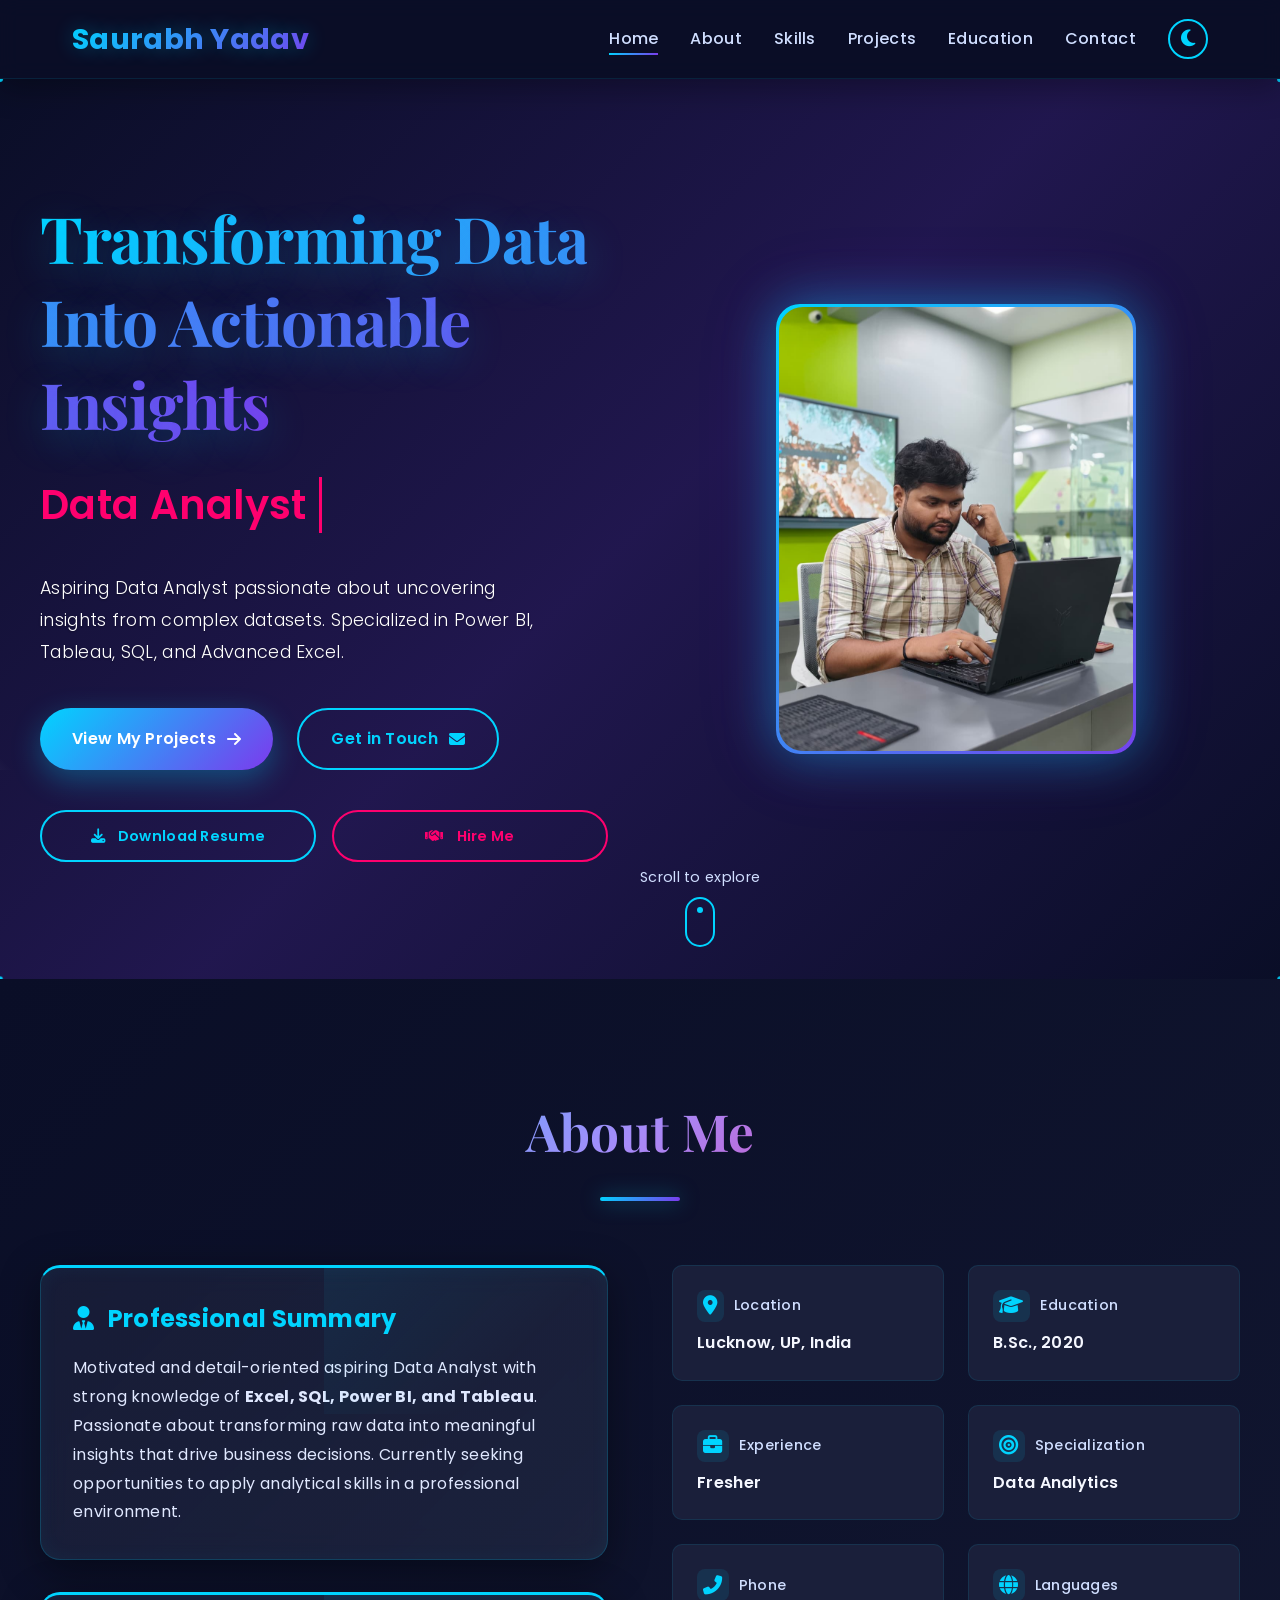
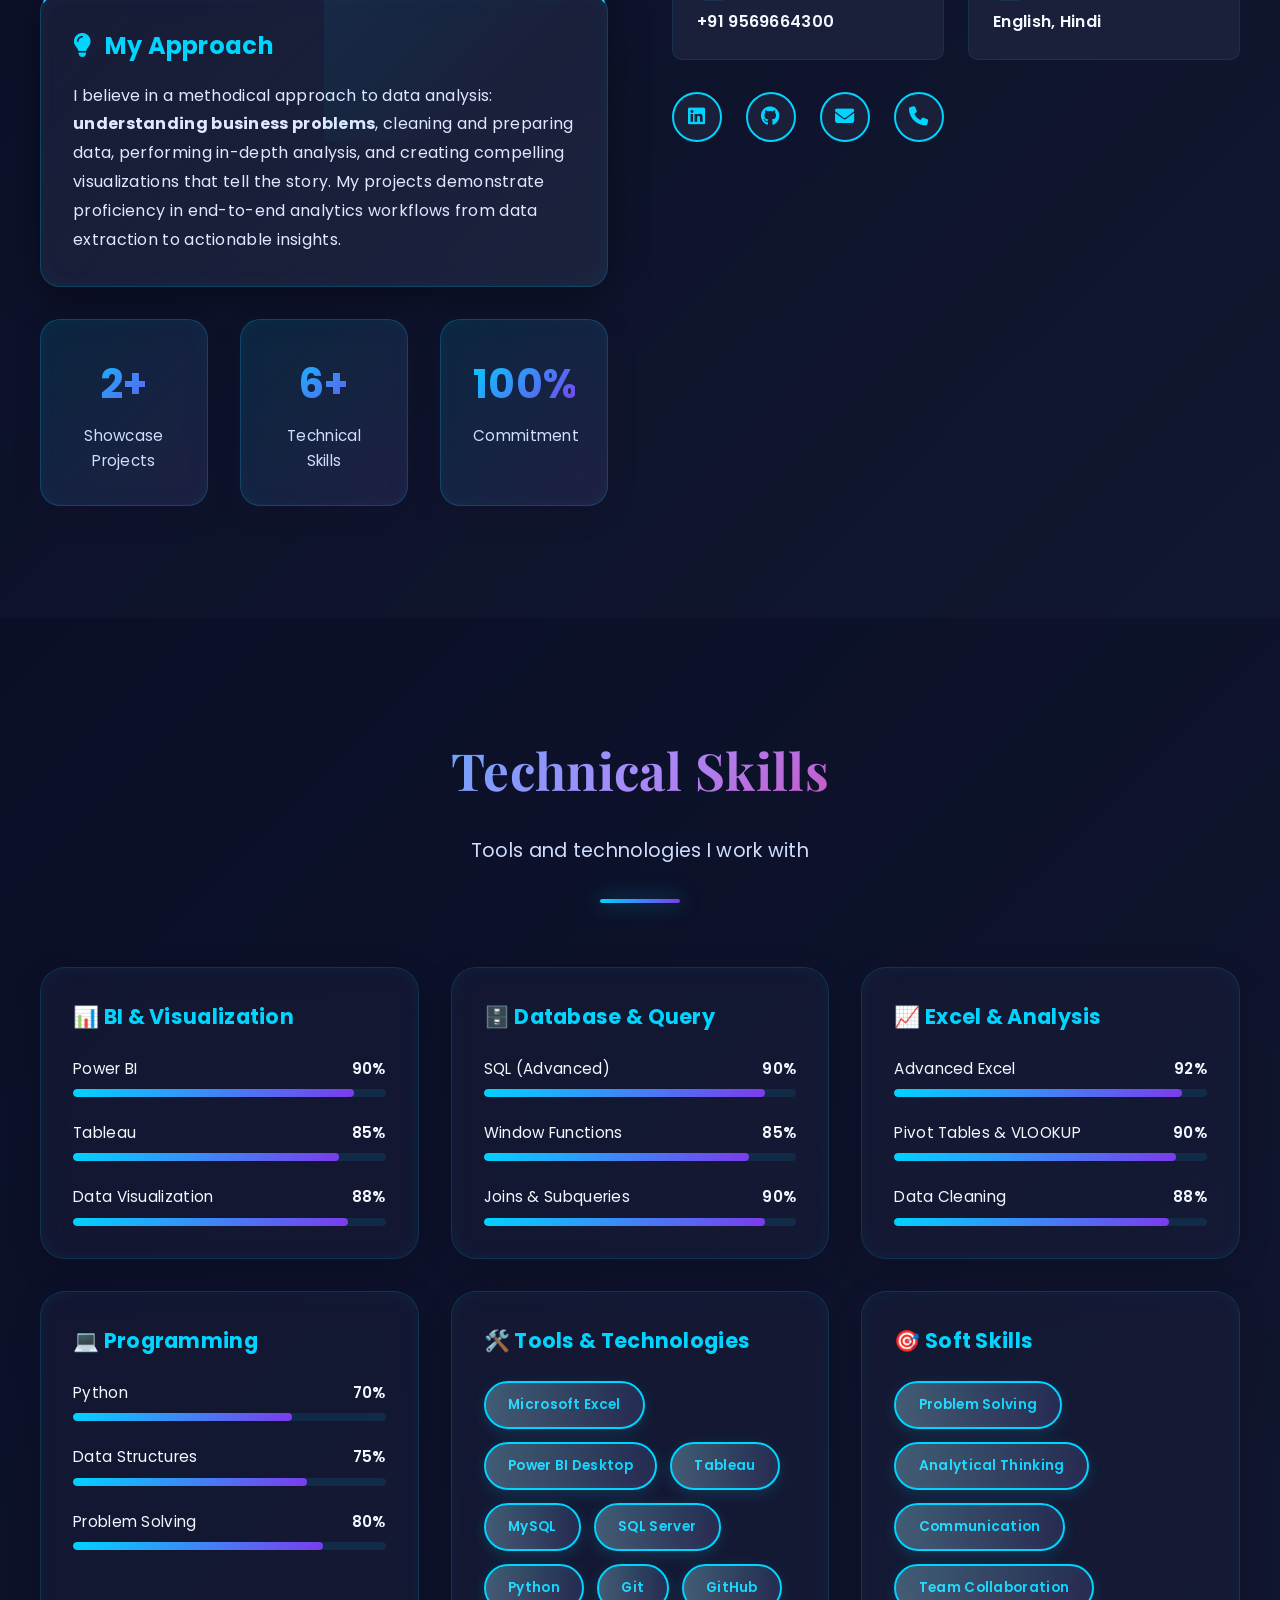
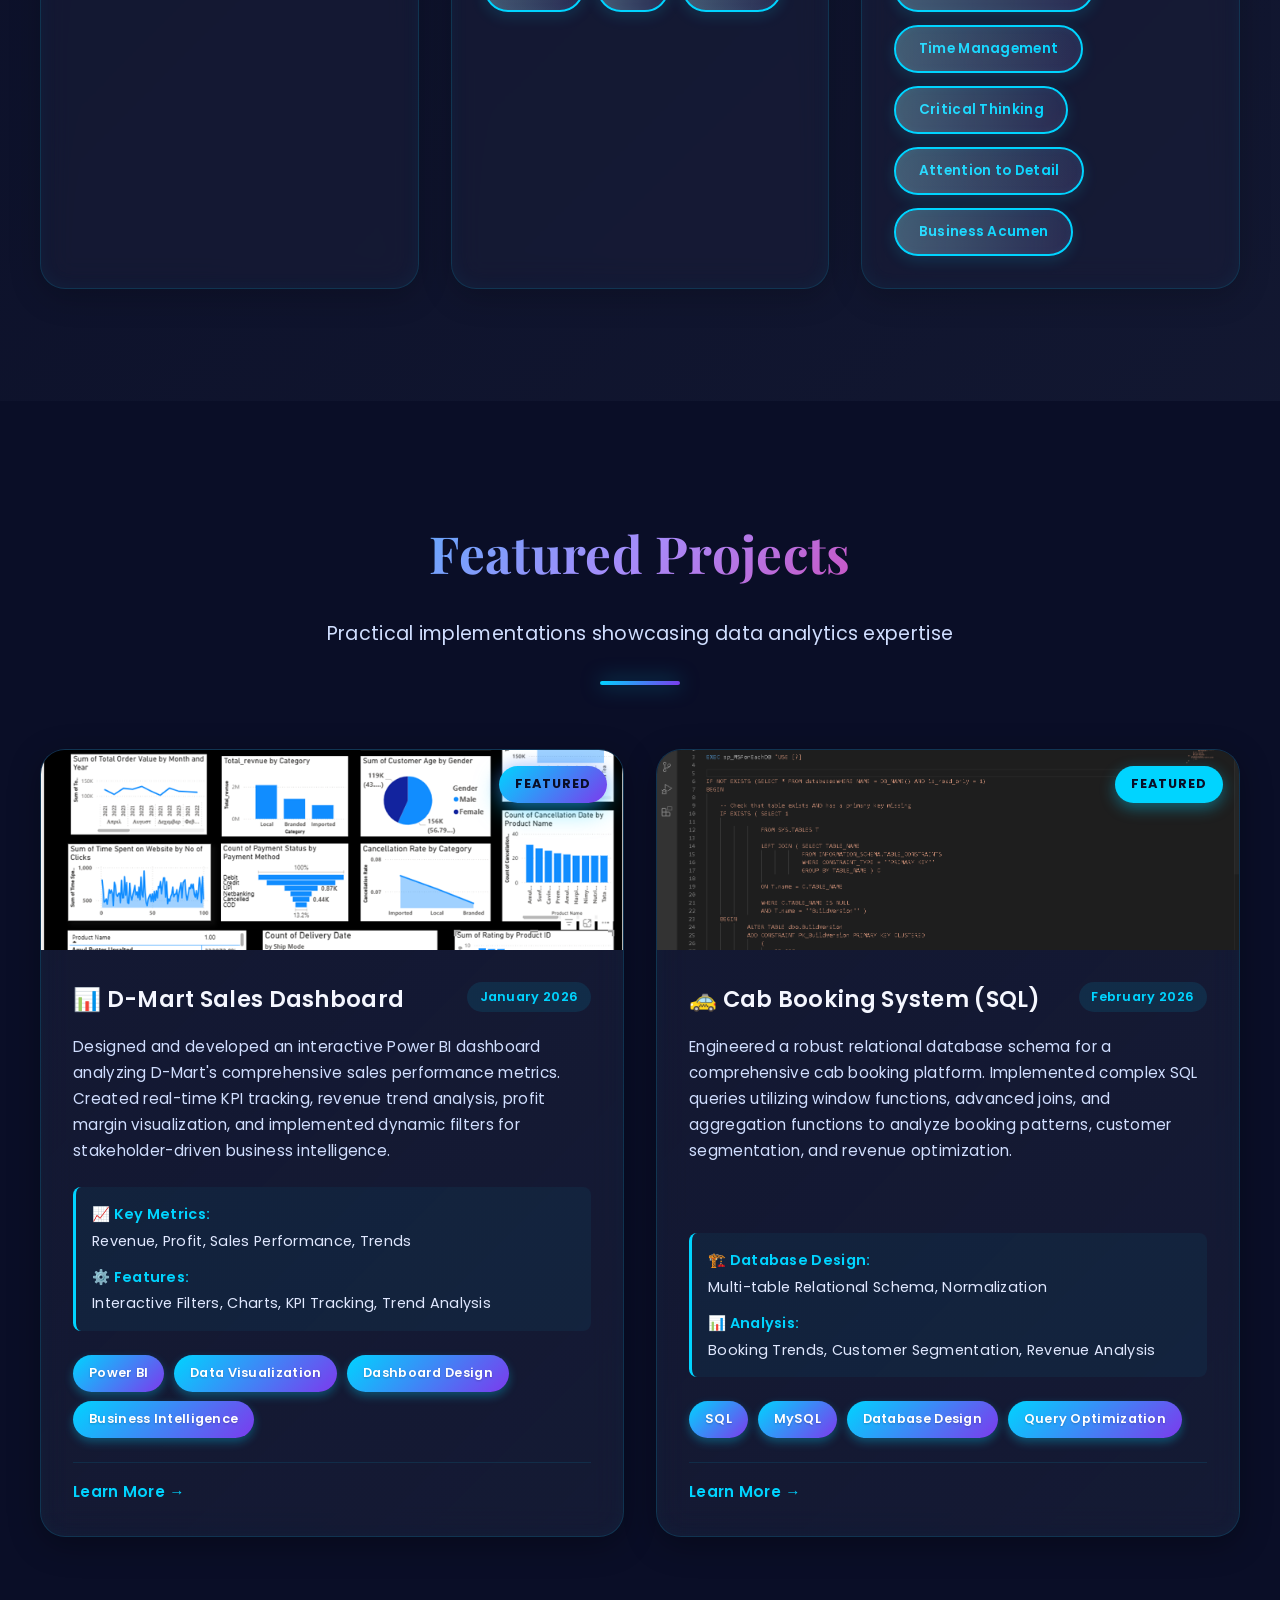
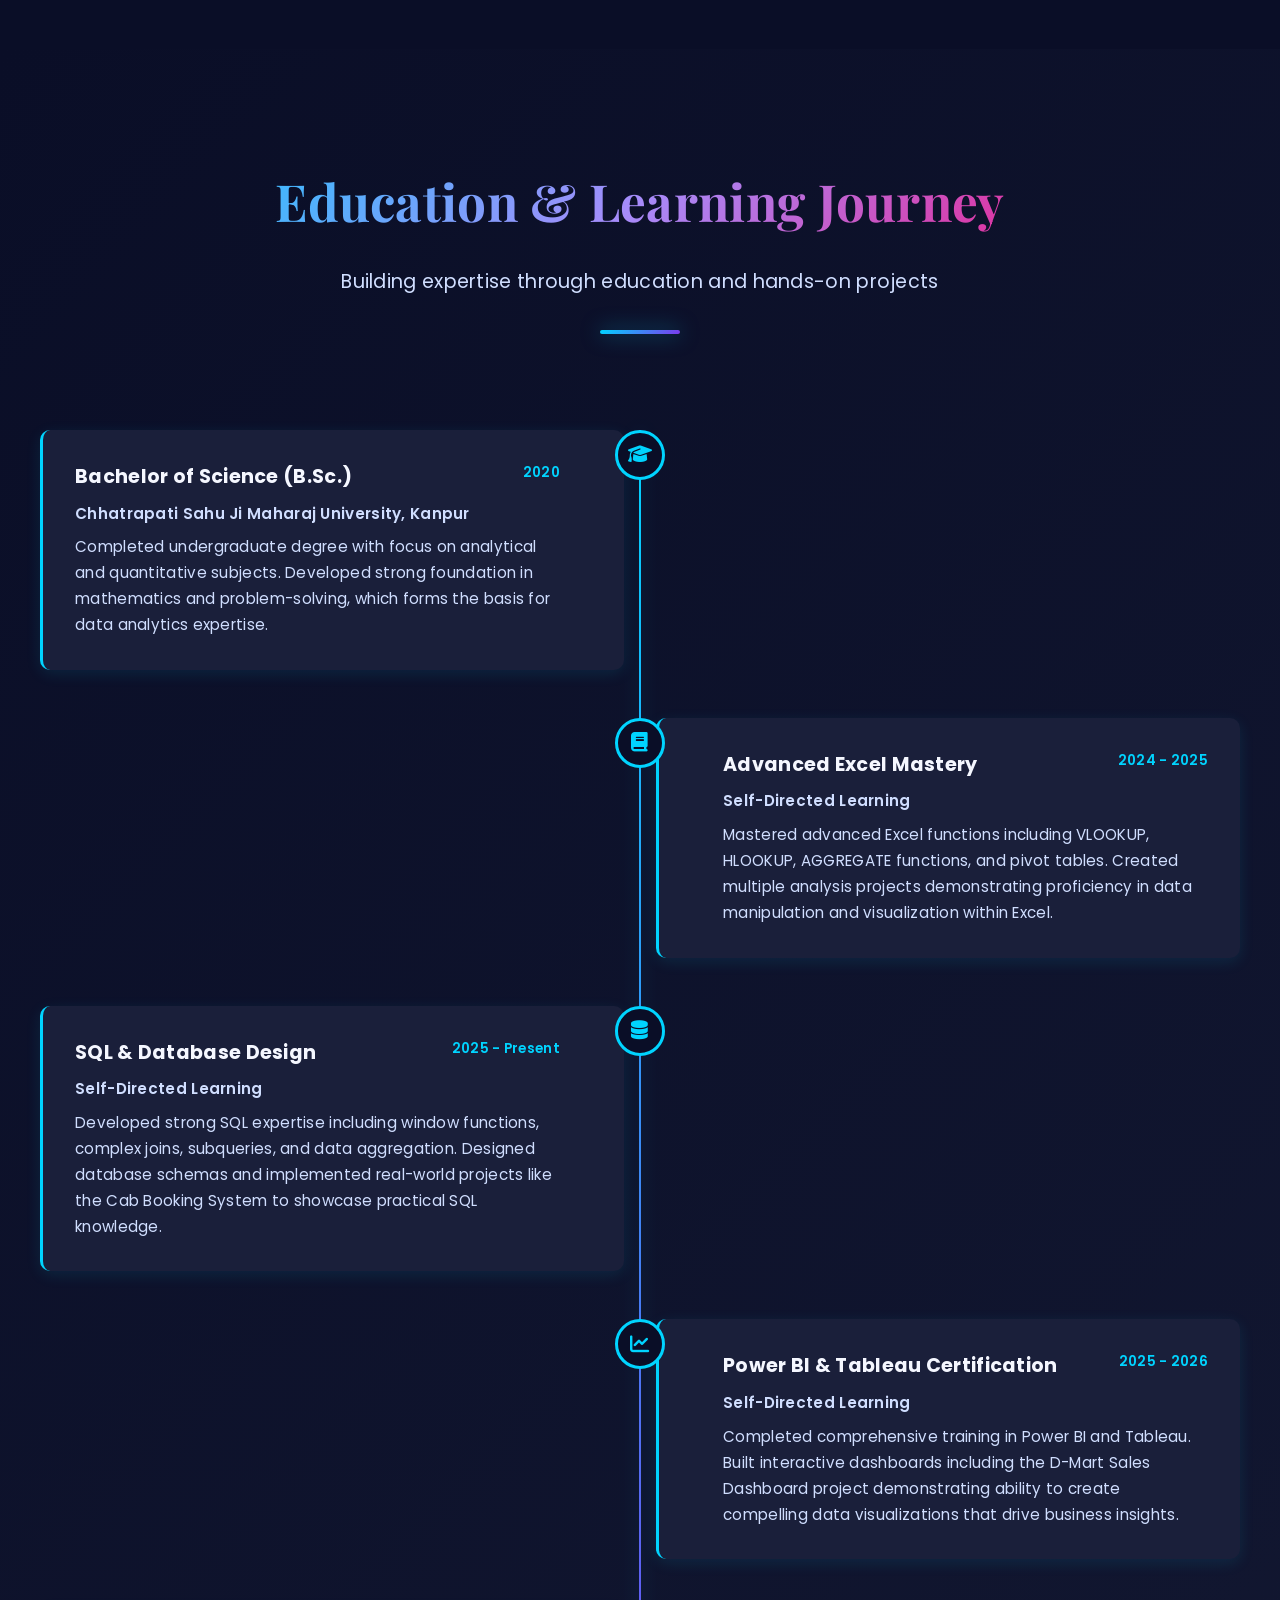
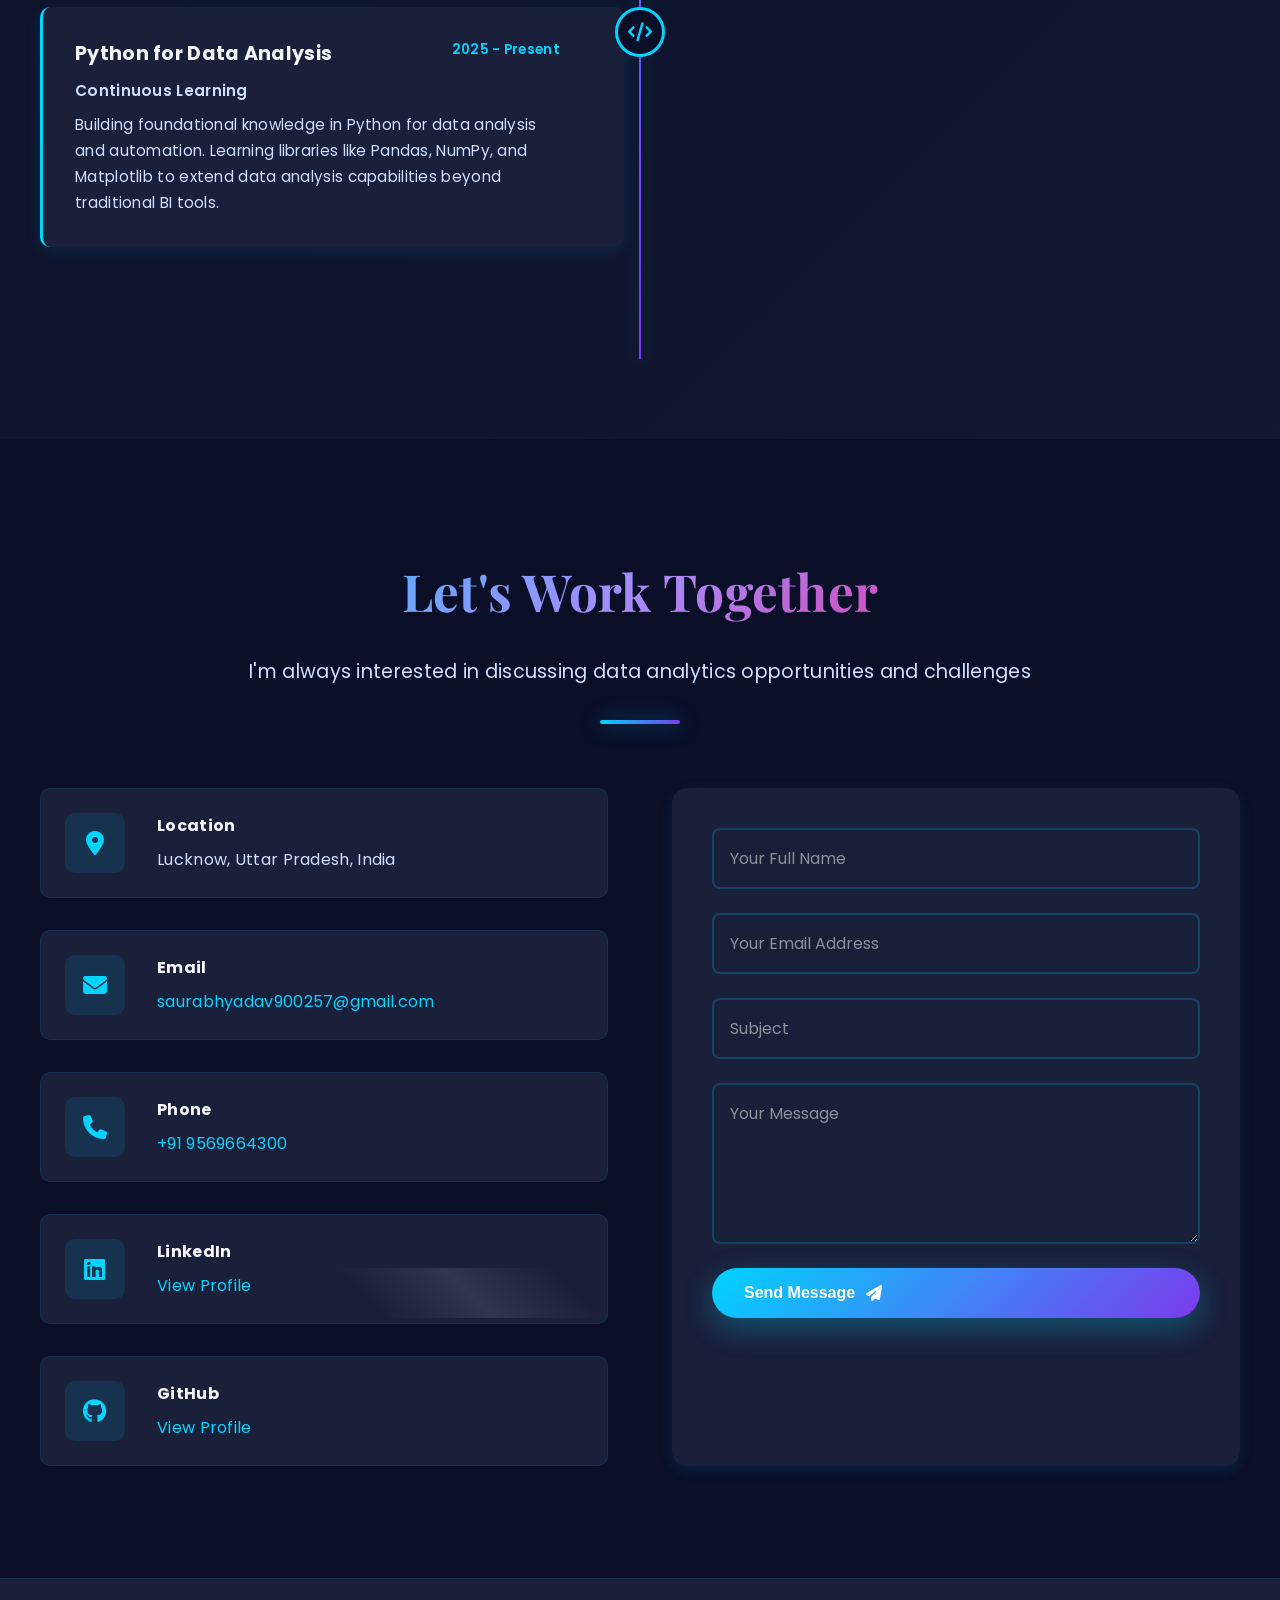
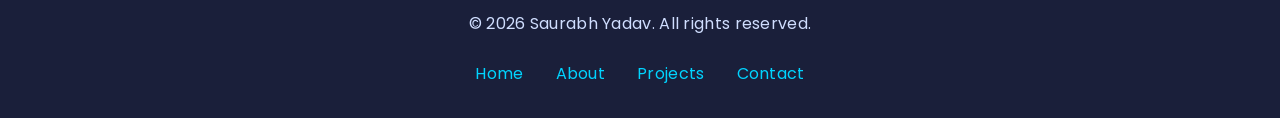
==== commit febc3156: "Removed About section profile image per user request" ====
--- a/index.html
+++ b/index.html
@@ -191,9 +191,7 @@
                 </div>
 
                 <div class="about-info" data-aos="fade-left">
-                    <div class="about-image">
-                        <img src="images/profile_picture.png" alt="Saurabh Yadav" class="about-img" loading="lazy">
-                    </div>
+
                     <div class="info-grid">
                         <div class="info-item">
                             <span class="info-label"><i class="fas fa-map-marker-alt info-icon"></i> Location</span>
--- a/css/style.css
+++ b/css/style.css
@@ -801,8 +801,8 @@
 }
 
 .about-image {
-    width: 220px;
-    height: 220px;
+    width: 300px;
+    height: 300px;
     margin: 0 auto 3rem auto;
     position: relative;
     border-radius: 50%;
